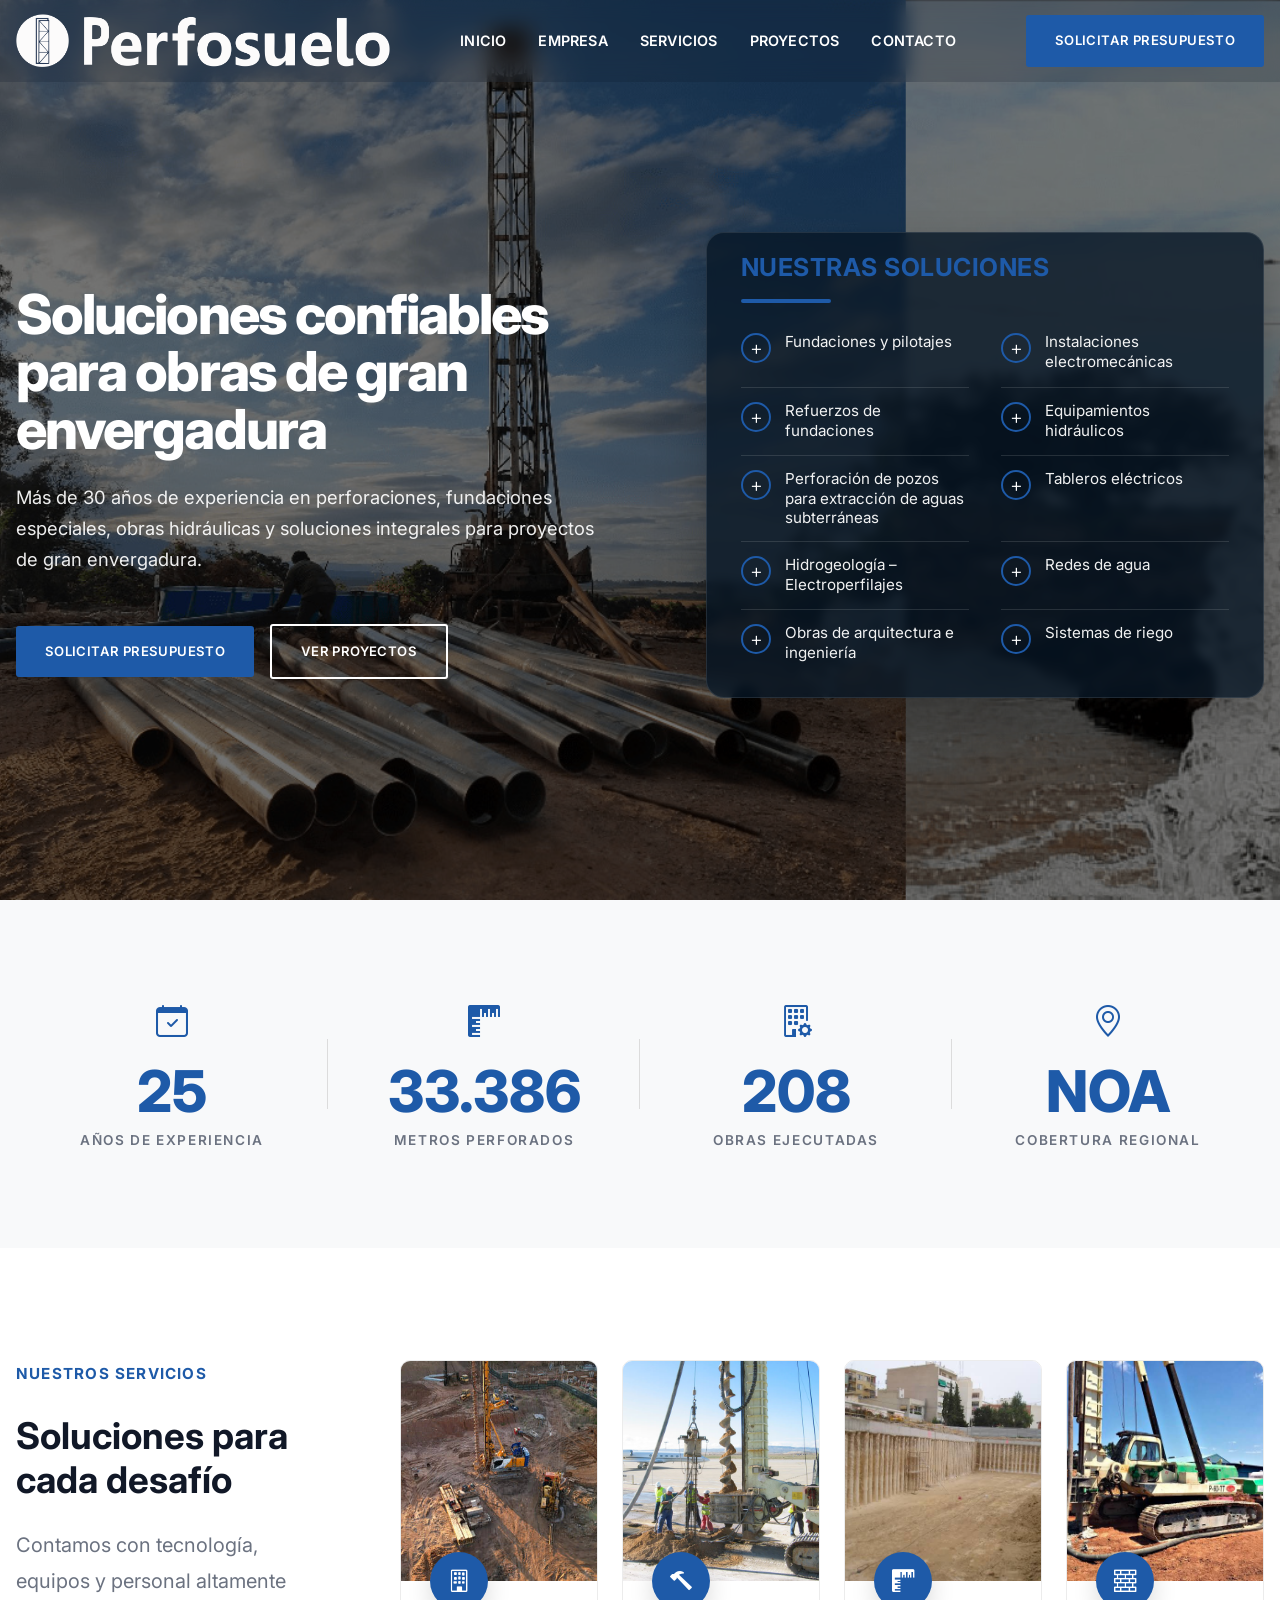
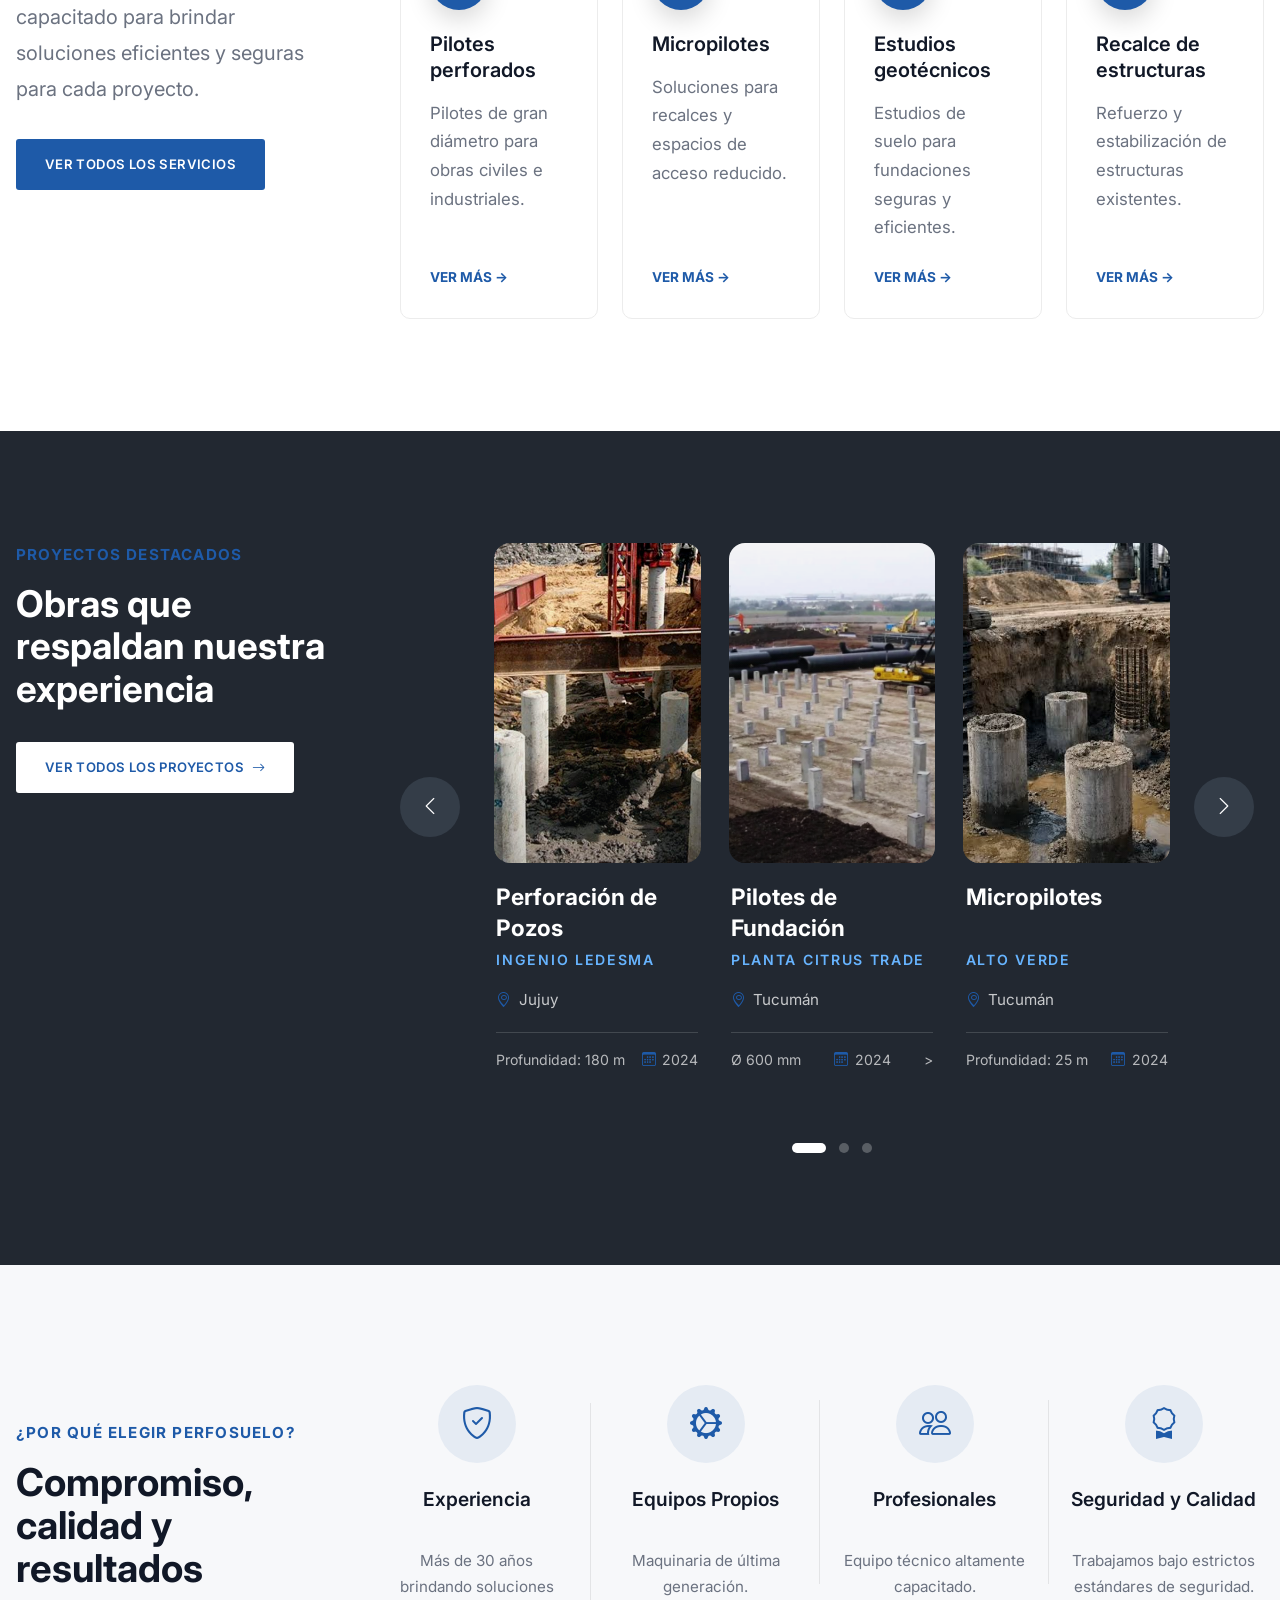
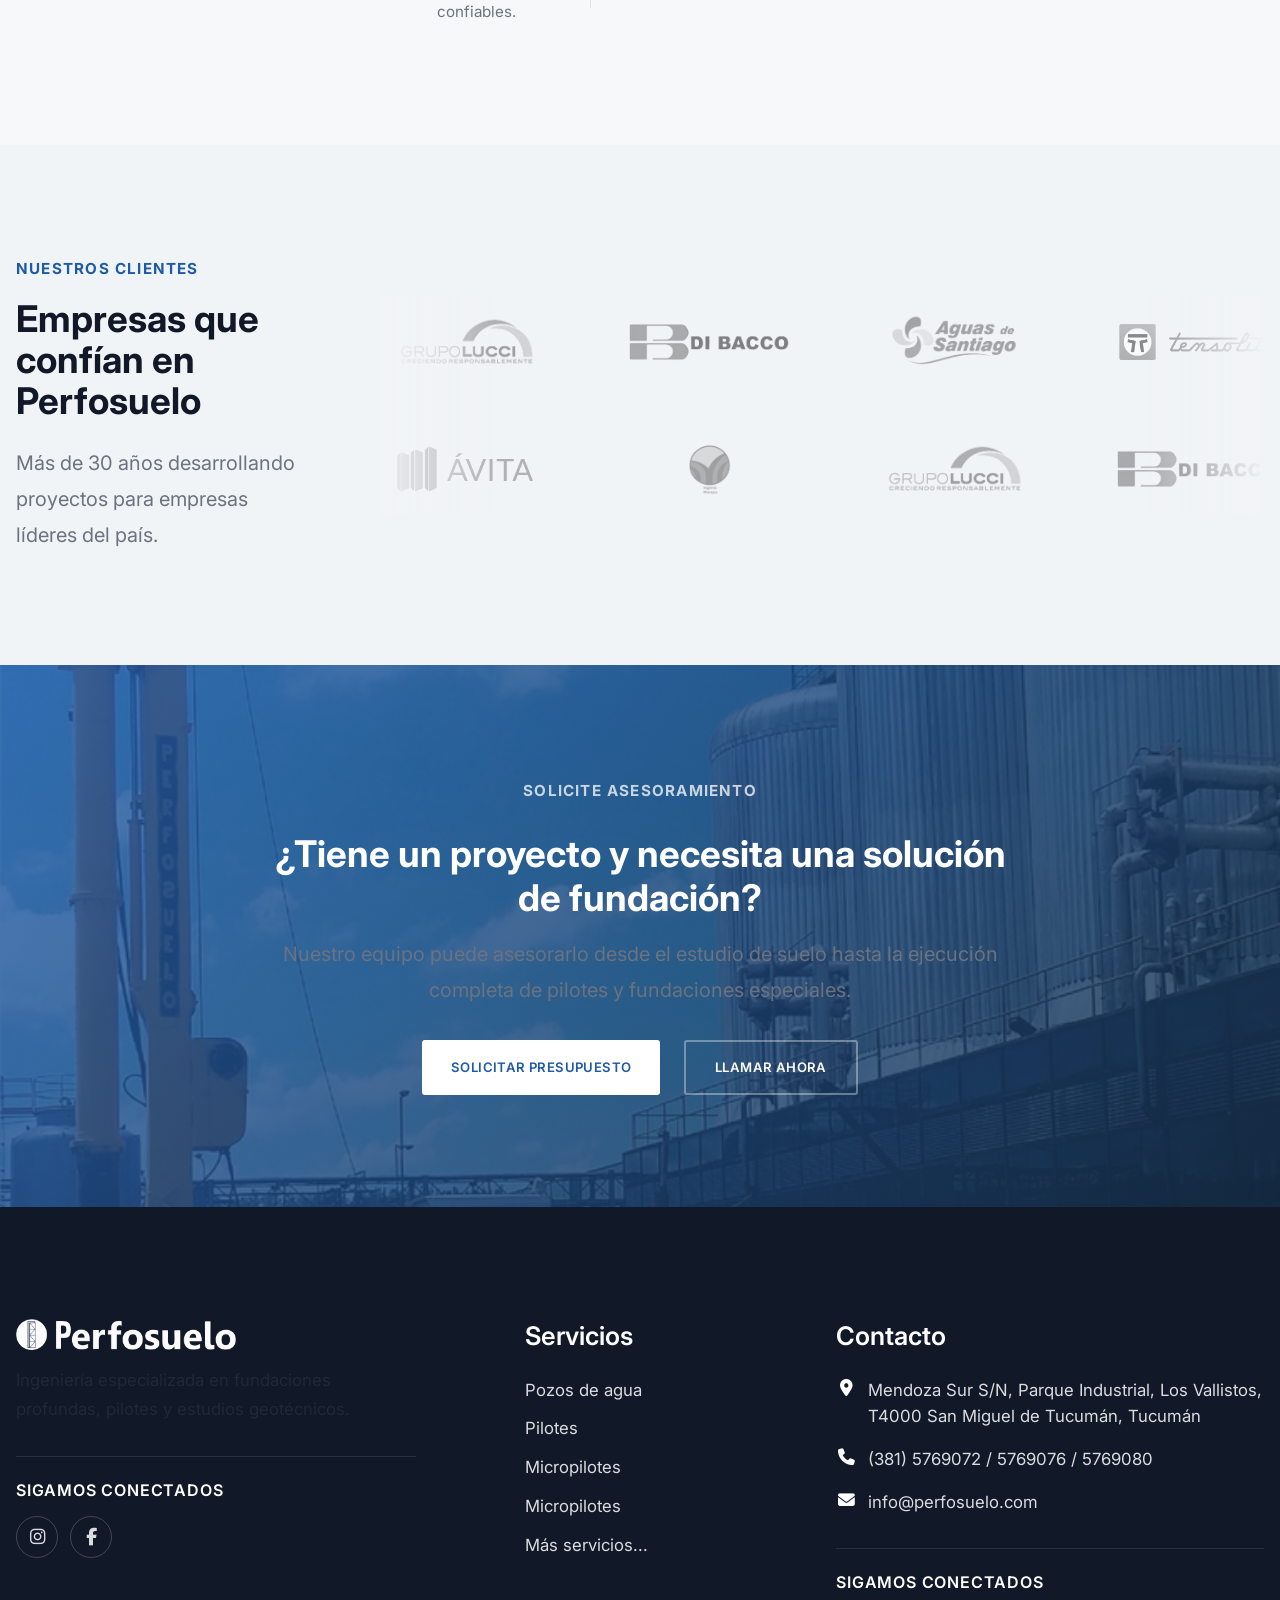
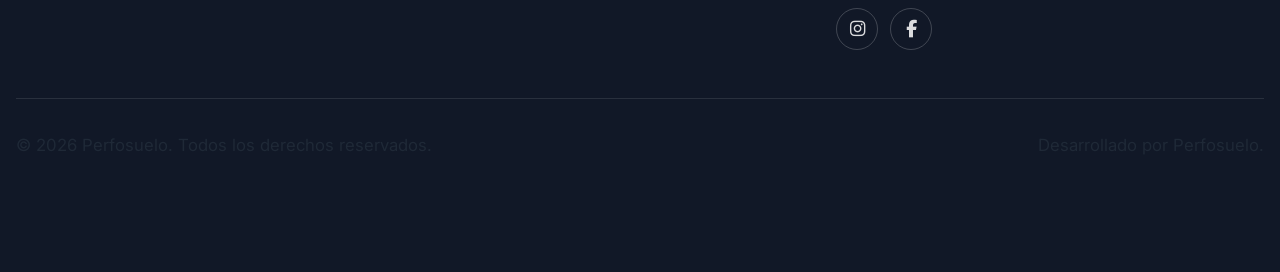
==== index.html @ e3221b12 "Add files via upload" ====
<!DOCTYPE html>
<html lang="es">

<head>

    <!-- =========================
         CONFIGURACIÓN BÁSICA
    ========================== -->

    <meta charset="UTF-8">
    <meta name="viewport" content="width=device-width, initial-scale=1.0">

    <title>Perfosuelo Ingeniería | Fundaciones Especiales y Perforaciones</title>

    <meta name="description"
        content="Perfosuelo Ingeniería S.R.L. - Especialistas en fundaciones especiales, perforaciones profundas y soluciones geotécnicas.">

    <meta name="author" content="Perfosuelo Ingeniería">

    <meta name="robots" content="index, follow">

    <!-- =========================
         OPEN GRAPH
    ========================== -->

    <meta property="og:type" content="website">

    <meta property="og:title"
        content="Perfosuelo Ingeniería">

    <meta property="og:description"
        content="Especialistas en fundaciones especiales y perforaciones profundas.">

    <meta property="og:image"
        content="src/assets/img/seo/og-image.webp">

    <meta property="og:url"
        content="https://www.perfosuelo.com">

    <!-- =========================
         FAVICON
    ========================== -->

    <!-- Se agregará más adelante -->

    <!-- =========================
         GOOGLE FONTS
    ========================== -->

    <link rel="preconnect" href="https://fonts.googleapis.com">

    <link rel="preconnect" href="https://fonts.gstatic.com" crossorigin>

    <link href="https://fonts.googleapis.com/css2?family=Inter:wght@300;400;500;600;700;800&display=swap"
        rel="stylesheet">

    <!-- =========================
         BOOTSTRAP ICONS
    ========================== -->

    <link rel="stylesheet"
        href="https://cdn.jsdelivr.net/npm/bootstrap-icons@1.13.1/font/bootstrap-icons.min.css">

    <!-- =========================
         CSS
    ========================== -->

    <link rel="stylesheet" href="src/assets/css/normalize.css">
    <link rel="stylesheet" href="src/assets/css/variables.css">
    <link rel="stylesheet" href="src/assets/css/base.css">
    <link rel="stylesheet" href="src/assets/css/layout.css">
    <link rel="stylesheet" href="src/assets/css/utilities.css">
    <link rel="stylesheet" href="src/assets/css/typography.css">
    <link rel="stylesheet" href="src/assets/css/animations.css">
    <link rel="stylesheet" href="src/assets/css/responsive.css">
    <link
    rel="stylesheet"
    href="https://cdnjs.cloudflare.com/ajax/libs/font-awesome/6.5.2/css/all.min.css"
>

    <link rel="stylesheet" href="src/assets/css/components/header.css">
    <link rel="stylesheet" href="src/assets/css/components/service-card.css">
    <link rel="stylesheet" href="src/assets/css/components/buttons.css">
    <link rel="stylesheet" href="src/assets/css/components/badge.css">
    <link rel="stylesheet" href="src/assets/css/components/section.css">
    <link rel="stylesheet" href="src/assets/css/sections/hero.css">
    <link rel="stylesheet" href="src/assets/css/sections/cta.css">
    <link rel="stylesheet" href="src/assets/css/sections/stats.css">
    <link rel="stylesheet" href="src/assets/css/components/client-logo.css">
    <link rel="stylesheet" href="src/assets/css/sections/clients.css">
    <link rel="stylesheet" href="src/assets/css/components/card.css">
    <link rel="stylesheet" href="src/assets/css/components/project-card.css">
    <link rel="stylesheet" href="src/assets/css/components/project-slider.css">
    <link rel="stylesheet" href="src/assets/css/components/feature.css">
    <link rel="stylesheet" href="src/assets/css/sections/features.css">
    <link rel="stylesheet" href="src/assets/css/sections/projects.css">
    <link rel="stylesheet" href="src/assets/css/components/section-heading.css">
    <link rel="stylesheet" href="src/assets/css/sections/services.css">
    <link rel="stylesheet" href="src/assets/css/components/forms.css">
    <link rel="stylesheet" href="src/assets/css/components/footer.css">
<link rel="stylesheet" href="src/assets/css/sections/footer.css">

    <link rel="stylesheet" href="src/assets/css/pages/home.css">

</head>

<body>

    <!-- =====================================================
         EL CONTENIDO DEL SITIO COMENZARÁ AQUÍ
    ====================================================== -->
<header class="header">

    <div class="container">

        <div class="header__inner">

            <!-- Logo -->

            <a href="/" class="header__logo">

                <img
                    src="src/assets/img/logo/logo-perfosuelo.png"
                    alt="Perfosuelo Ingeniería">

            </a>

            <!-- Navegación -->

            <nav class="header__nav">

                <ul class="header__menu">

                    <li><a href="#inicio">Inicio</a></li>

                    <li><a href="src/pages/empresa/index.html">Empresa</a></li>

                    <li><a href="#servicios">Servicios</a></li>

                    <li><a href="#proyectos">Proyectos</a></li>

                    <li><a href="#contacto">Contacto</a></li>

                </ul>

            </nav>

            <!-- Botón principal -->

             <a href="#contacto" class="btn btn--primary">Solicitar presupuesto</a>

            <!-- Botón móvil -->

            <button
                class="header__toggle"
                aria-label="Abrir menú">

                <i class="bi bi-list"></i>

            </button>

        </div>

    </div>

</header>

<main>

    <section class="hero" id="inicio">

    <div class="hero__overlay"></div>

    <div class="container">

        <div class="hero__content">

            <!-- ==========================================
                 COLUMNA IZQUIERDA
            =========================================== -->

            <div class="hero__main">

                <div class="hero__text">
                    <h1>
                        Soluciones confiables para obras de gran envergadura
                    </h1>

                    <p class="lead">
                        Más de 30 años de experiencia en perforaciones,
                        fundaciones especiales, obras hidráulicas y soluciones
                        integrales para proyectos de gran envergadura.
                    </p>

                </div>

                <div class="hero__actions">

                    <a href="#contacto" class="btn btn--primary">
                        Solicitar presupuesto
                    </a>

                    <a href="#proyectos" class="btn btn--secondary">
                        Ver proyectos
                    </a>

                </div>

            </div>


            <!-- ==========================================
                 COLUMNA DERECHA - SOLUCIONES
            =========================================== -->

            <div class="hero__solutions">

                <div class="hero__solutions-header">

                    <h2>
                        Nuestras soluciones
                    </h2>

                    <span class="hero__solutions-line"></span>

                </div>


                <div class="hero__solutions-grid">

                    <div class="hero__solution">
                        <span class="hero__solution-icon">+</span>
                        <span>Fundaciones y pilotajes</span>
                    </div>

                    <div class="hero__solution">
                        <span class="hero__solution-icon">+</span>
                        <span>Instalaciones electromecánicas</span>
                    </div>

                    <div class="hero__solution">
                        <span class="hero__solution-icon">+</span>
                        <span>Refuerzos de fundaciones</span>
                    </div>

                    <div class="hero__solution">
                        <span class="hero__solution-icon">+</span>
                        <span>Equipamientos hidráulicos</span>
                    </div>

                    <div class="hero__solution">
                        <span class="hero__solution-icon">+</span>
                        <span>Perforación de pozos para extracción de aguas subterráneas</span>
                    </div>

                    <div class="hero__solution">
                        <span class="hero__solution-icon">+</span>
                        <span>Tableros eléctricos</span>
                    </div>

                    <div class="hero__solution">
                        <span class="hero__solution-icon">+</span>
                        <span>Hidrogeología – Electroperfilajes</span>
                    </div>

                    <div class="hero__solution">
                        <span class="hero__solution-icon">+</span>
                        <span>Redes de agua</span>
                    </div>

                    <div class="hero__solution">
                        <span class="hero__solution-icon">+</span>
                        <span>Obras de arquitectura e ingeniería</span>
                    </div>

                    <div class="hero__solution">
                        <span class="hero__solution-icon">+</span>
                        <span>Sistemas de riego</span>
                    </div>

                </div>

            </div>

        </div>

    </div>

</section>

<!-- ===================================================== -->
<!-- ESTADÍSTICAS -->
<!-- ===================================================== -->

<section class="section stats" id="estadisticas">

    <div class="container">

        <div class="stats__grid">

            <article class="stats__item">

    <i class="bi bi-calendar-check stats__icon"></i>

    <h2 class="counter" data-target="30">0</h2>

    <p>Años de experiencia</p>

</article>

            <article class="stats__item">

    <i class="bi bi-rulers stats__icon"></i>

    <h2 class="counter" data-target="40000">0</h2>

    <p>Metros perforados</p>

</article>

            <article class="stats__item">

    <i class="bi bi-building-gear stats__icon"></i>

    <h2 class="counter" data-target="250">0</h2>

    <p>Obras ejecutadas</p>

</article>

            <article class="stats__item">

    <i class="bi bi-geo-alt stats__icon"></i>

    <h2>NOA</h2>

    <p>Cobertura regional</p>

</article>

        </div>

    </div>

</section>
<!-- ===================================================== -->
<!-- SERVICIOS -->
<!-- ===================================================== -->

<section class="section services" id="servicios">

    <div class="container">

        <div class="services__layout">

            <!-- Columna izquierda -->

            <div class="services__intro">

                <span class="eyebrow">
                    Nuestros servicios
                </span>

                <h2>
                    Soluciones para cada desafío
                </h2>

                <p class="lead">
                    Contamos con tecnología, equipos y personal altamente capacitado para brindar soluciones eficientes y seguras para cada proyecto.
                </p>

                <a href="#" class="btn btn--primary">
                    Ver todos los servicios
                </a>

            </div>

            <!-- Columna derecha -->

            <div class="services__grid">

                <article class="service-card">

                    <img src="src/assets/img/services/servicio-01.jpg" alt="Pilotes">

                    <div class="service-card__body">

                        <div class="service-card__icon">
                            <i class="bi bi-building"></i>
                        </div>

                        <h3>Pilotes perforados</h3>

                        <p>
                            Pilotes de gran diámetro para obras civiles e industriales.
                        </p>

                        <a href="#">Ver más →</a>

                    </div>

                </article>

                <article class="service-card">

                    <img src="src/assets/img/services/servicio-02.jpg" alt="Micropilotes">

                    <div class="service-card__body">

                        <div class="service-card__icon">
                            <i class="bi bi-hammer"></i>
                        </div>

                        <h3>Micropilotes</h3>

                        <p>
                            Soluciones para recalces y espacios de acceso reducido.
                        </p>

                        <a href="#">Ver más →</a>

                    </div>

                </article>

                <article class="service-card">

                    <img src="src/assets/img/services/servicio-03.jpg" alt="Geotecnia">

                    <div class="service-card__body">

                        <div class="service-card__icon">
                            <i class="bi bi-rulers"></i>
                        </div>

                        <h3>Estudios geotécnicos</h3>

                        <p>
                            Estudios de suelo para fundaciones seguras y eficientes.
                        </p>

                        <a href="#">Ver más →</a>

                    </div>

                </article>

                <article class="service-card">

                    <img src="src/assets/img/services/servicio-04.jpg" alt="Recalce">

                    <div class="service-card__body">

                        <div class="service-card__icon">
                            <i class="bi bi-bricks"></i>
                        </div>

                        <h3>Recalce de estructuras</h3>

                        <p>
                            Refuerzo y estabilización de estructuras existentes.
                        </p>

                        <a href="#">Ver más →</a>

                    </div>

                </article>

            </div>

        </div>

    </div>

</section>

<!-- ===================================================== -->
<!-- PROYECTOS -->
<!-- ===================================================== -->

<section class="section projects" id="proyectos">

    <div class="container">

        <div class="projects__layout">

            <!-- ==========================================
                 COLUMNA IZQUIERDA
            =========================================== -->

            <div class="projects__intro">

                <span class="eyebrow">
                    Proyectos destacados
                </span>

                <h2>
                    Obras que respaldan nuestra experiencia
                </h2>

                <a href="#" class="btn btn--light">

    Ver todos los proyectos

    <i class="bi bi-arrow-right"></i>

</a>

            </div>

            <!-- ==========================================
                 COLUMNA DERECHA
            =========================================== -->

            <div class="projects__slider">

                <div class="projects__slider-row">

                    <!-- Flecha izquierda -->

                    <button class="projects__arrow projects__arrow--prev">

                        <i class="bi bi-chevron-left"></i>

                    </button>

                    <!-- Carrusel -->

                    <div class="projects__viewport">

                        <div class="projects__track">

                            <!-- Proyecto 1 -->

                            <article class="project-slide">

                                <div class="project-slide__image">

    <img
        src="src/assets/img/projects/proyecto-01.jpg"
        alt="Ingenio Ledesma">

</div>

                                <div class="project-slide__content">

                                    <h3>Perforación de Pozos</h3>

                                    <h4>Ingenio Ledesma</h4>

                                    <p class="project-slide__location">

    <i class="bi bi-geo-alt"></i>

    Jujuy

</p>

                                    <div class="project-slide__meta">

                                        <span>Profundidad: 180 m</span>

                                        <span>

    <i class="bi bi-calendar3"></i>

    2024

</span>

                                    </div>

                                </div>

                            </article>

                            <!-- Proyecto 2 -->

                            <article class="project-slide">

                                <div class="project-slide__image">

    <img
        src="src/assets/img/projects/proyecto-02.jpg"
        alt="Planta Citrus Trade">

</div>

                                <div class="project-slide__content">

                                    <h3>Pilotes de Fundación</h3>

                                    <h4>Planta Citrus Trade</h4>

                                    <p class="project-slide__location">

    <i class="bi bi-geo-alt"></i>

    Tucumán

</p>

                                    <div class="project-slide__meta">

                                        <span>Ø 600 mm</span>

                                        <span>

    <i class="bi bi-calendar3"></i>

    2024

</span>>

                                    </div>

                                </div>

                            </article>

                            <!-- Proyecto 3 -->

                            <article class="project-slide">

                                <div class="project-slide__image">

    <img
        src="src/assets/img/projects/proyecto-03.jpg"
        alt="Micropilotes">

</div>

                                <div class="project-slide__content">

                                    <h3>Micropilotes</h3>

                                    <h4>Alto Verde</h4>

                                    <p class="project-slide__location">

    <i class="bi bi-geo-alt"></i>

    Tucumán

</p>

                                    <div class="project-slide__meta">

                                        <span>Profundidad: 25 m</span>

                                        <span>

    <i class="bi bi-calendar3"></i>

    2024

</span>

                                    </div>

                                </div>

                            </article>

                            <!-- Proyecto 4 -->

                            <article class="project-slide">

                                <div class="project-slide__image">

    <img
        src="src/assets/img/projects/proyecto-04.jpg"
        alt="Proyecto Minero">

</div>

                                <div class="project-slide__content">

                                    <h3>Estudio Hidrogeológico</h3>

                                    <h4>Proyecto Minero</h4>

                                    <p class="project-slide__location">

    <i class="bi bi-geo-alt"></i>

    Salta

</p>

                                    <div class="project-slide__meta">

                                        <span>250 m</span>

                                        <span>

    <i class="bi bi-calendar3"></i>

    2024

</span>

                                    </div>

                                </div>

                            </article>

                            <!-- Proyecto 5 -->

                            <article class="project-slide">

                                <div class="project-slide__image">

    <img
        src="src/assets/img/projects/proyecto-05.jpg"
        alt="Edificio Corporativo">

</div>

                                <div class="project-slide__content">

                                    <h3>Recalce de Estructuras</h3>

                                    <h4>Edificio Corporativo</h4>

                                    <p class="project-slide__location">

    <i class="bi bi-geo-alt"></i>

    Santiago del Estero

</p>

                                    <div class="project-slide__meta">

                                        <span>32 pilotes</span>

                                        <span>

    <i class="bi bi-calendar3"></i>

    2024

</span>

                                    </div>

                                </div>

                            </article>

                        </div>

                    </div>

                    <!-- Flecha derecha -->

                    <button class="projects__arrow projects__arrow--next">

                        <i class="bi bi-chevron-right"></i>

                    </button>

                </div>

                <!-- Indicadores -->

                <div class="projects__pagination">

                    <span class="active"></span>
                    <span></span>
                    <span></span>

                </div>

            </div>

        </div>

    </div>

</section>
<!-- ===================================================== -->
<!-- ¿POR QUÉ ELEGIR PERFOSUELO? -->
<!-- ===================================================== -->

<section class="section features" id="empresa">

    <div class="container">

        <div class="features__layout">

            <!-- =======================================
                 COLUMNA IZQUIERDA
            ======================================== -->

            <div class="features__intro">

                <span class="eyebrow">
                    ¿Por qué elegir Perfosuelo?
                </span>

                <h2>

                    Compromiso, calidad y resultados

                </h2>

            </div>

            <!-- =======================================
                 COLUMNA DERECHA
            ======================================== -->

            <div class="features__grid">

                <article class="feature">

                    <div class="feature__icon">

                        <i class="bi bi-shield-check"></i>

                    </div>

                    <h3 class="feature__title">

                        Experiencia

                    </h3>

                    <p class="feature__text">

                        Más de 30 años brindando soluciones confiables.

                    </p>

                </article>

                <article class="feature">

                    <div class="feature__icon">

                        <i class="bi bi-gear-wide-connected"></i>

                    </div>

                    <h3 class="feature__title">

                        Equipos Propios

                    </h3>

                    <p class="feature__text">

                        Maquinaria de última generación.

                    </p>

                </article>

                <article class="feature">

                    <div class="feature__icon">

                        <i class="bi bi-people"></i>

                    </div>

                    <h3 class="feature__title">

                        Profesionales

                    </h3>

                    <p class="feature__text">

                        Equipo técnico altamente capacitado.

                    </p>

                </article>

                <article class="feature">

                    <div class="feature__icon">

                        <i class="bi bi-award"></i>

                    </div>

                    <h3 class="feature__title">

                        Seguridad y Calidad

                    </h3>

                    <p class="feature__text">

                        Trabajamos bajo estrictos estándares de seguridad.

                    </p>

                </article>

            </div>

        </div>

    </div>

</section>

<!-- ===================================================== -->
<!-- CLIENTES -->
<!-- ===================================================== -->

<section class="section clients" id="clientes">

    <div class="container">

        <div class="clients__layout">

            <!-- ==========================
                 COLUMNA IZQUIERDA
            =========================== -->

            <div class="clients__intro">

                <span class="eyebrow">

                    Nuestros clientes

                </span>

                <h2>

                    Empresas que confían en Perfosuelo

                </h2>

                <p class="lead">

                    Más de 30 años desarrollando proyectos para empresas líderes del país.

                </p>

            </div>

            <!-- ==========================
                 COLUMNA DERECHA
            =========================== -->

            <div class="clients__slider">

                <!-- FILA SUPERIOR -->

                <div class="clients__track clients__track--top">

                    <div class="client-logo">
                        <img src="src/assets/img/clients/grupo-lucci.png" alt="Grupo Lucci">
                    </div>

                    <div class="client-logo">
                        <img src="src/assets/img/clients/di-bacco.png" alt="Di Bacco">
                    </div>

                    <div class="client-logo">
                        <img src="src/assets/img/clients/aguas-de-santiago.png" alt="Aguas de Santiago">
                    </div>

                    <div class="client-logo">
                        <img src="src/assets/img/clients/tensolite.png" alt="Tensolite">
                    </div>

                    <div class="client-logo">
                        <img src="src/assets/img/clients/san-miguel.png" alt="San Miguel">
                    </div>

                    <div class="client-logo">
                        <img src="src/assets/img/clients/panedile.png" alt="Panedile">
                    </div>

                    <!-- duplicados -->

                    <div class="client-logo">
                        <img src="src/assets/img/clients/benito-roggio.png" alt="Benito Roggio">
                    </div>

                    <div class="client-logo">
                        <img src="src/assets/img/clients/isolux-corsan.png" alt="Isolux Corsan">
                    </div>

                    <div class="client-logo">
                        <img src="src/assets/img/clients/ingecon.png" alt="Ingecon">
                    </div>

                    <div class="client-logo">
                        <img src="src/assets/img/clients/camaro-construcciones.jpg" alt="Camaro Construcciones">
                    </div>

                    <div class="client-logo">
                        <img src="src/assets/img/clients/del-tejar.png" alt="del tejar">
                    </div>

                    <div class="client-logo">
                        <img src="src/assets/img/clients/dakar.png" alt="Dakar">
                    </div>

                </div>

                <!-- FILA INFERIOR -->

                <div class="clients__track clients__track--bottom">

                    <div class="client-logo">
                        <img src="src/assets/img/clients/avita.png" alt="avita">
                    </div>

                    <div class="client-logo">
                        <img src="src/assets/img/clients/ingenio-marapa.png" alt="ingenio-marapa">
                    </div>

                    <div class="client-logo">
                        <img src="src/assets/img/clients/grupo-lucci.png" alt="Grupo Lucci">
                    </div>

                    <div class="client-logo">
                        <img src="src/assets/img/clients/di-bacco.png" alt="Di Bacco">
                    </div>

                    <div class="client-logo">
                        <img src="src/assets/img/clients/tensolite.png" alt="Tensolite">
                    </div>

                    <div class="client-logo">
                        <img src="src/assets/img/clients/grupo-albanesi.png" alt="Grupo Albanesi">
                    </div>

                    <!-- duplicados -->

                    <div class="client-logo">
                        <img src="src/assets/img/clients/helpa.PNG" alt="Helpa">
                    </div>

                    <div class="client-logo">
                        <img src="src/assets/img/clients/municipalidad-de-concepcion.png" alt="Municipalidad de Concepción">
                    </div>

                    <div class="client-logo">
                        <img src="src/assets/img/clients/citromax.png" alt="Citromax">
                    </div>

                    <div class="client-logo">
                        <img src="src/assets/img/clients/ingeco.png" alt="ingeco">
                    </div>

                    <div class="client-logo">
                        <img src="src/assets/img/clients/grupo-albanesi.png" alt="Grupo Albanesi">
                    </div>

                    <div class="client-logo">
                        <img src="src/assets/img/clients/andjel.png" alt="Andjel">
                    </div>

                </div>

            </div>

        </div>

    </div>

</section>

<!-- ===================================================== -->
<!-- CTA -->
<!-- ===================================================== -->

<section class="section cta">

    <div class="container">

        <div class="section-heading">

            <span class="eyebrow">

                Solicite asesoramiento

            </span>

            <h2>

                ¿Tiene un proyecto y necesita una solución de fundación?

            </h2>

            <p class="lead">

                Nuestro equipo puede asesorarlo desde el estudio de suelo
                hasta la ejecución completa de pilotes y fundaciones especiales.

            </p>

        </div>

        <div class="cta__buttons">

            <a href="#contacto"
               class="btn btn--light">

                Solicitar presupuesto

            </a>

            <a href="tel:+540000000000"
               class="btn btn--outline-light">

                Llamar ahora

            </a>

        </div>

    </div>

</section>

<!-- ===================================================== -->
<!-- FOOTER -->
<!-- ===================================================== -->

<footer class="section footer">


<div class="container">

    <div class="footer__top">

        <!-- ======================================================
             COLUMNA 1 — MARCA
        ======================================================= -->

        <div class="footer__column footer__brand">

            <img
                src="src/assets/img/logo/logo-white.png"
                alt="Perfosuelo"
                class="footer__logo"
            >

            <p>
                Ingeniería especializada en fundaciones profundas,
                pilotes y estudios geotécnicos.
            </p>
<div class="footer__social">

                <h4>Sigamos conectados</h4>

                <div class="footer__social-links">

                    <a
                        href="#"
                        aria-label="Instagram"
                        target="_blank"
                        rel="noopener noreferrer"
                    >
                        <i class="fab fa-instagram"></i>
                    </a>

                    <a
                        href="#"
                        aria-label="Facebook"
                        target="_blank"
                        rel="noopener noreferrer"
                    >
                        <i class="fab fa-facebook-f"></i>
                    </a>

                </div>

            </div>


        </div>


        <!-- ======================================================
             COLUMNA 2 — SERVICIOS
        ======================================================= -->

        <div class="footer__column">

            <h3>Servicios</h3>

            <ul>

                <li>
                    <a href="#">Pozos de agua</a>
                </li>

                <li>
                    <a href="#">Pilotes</a>
                </li>

                <li>
                    <a href="#">Micropilotes</a>
                </li>
<li>
                    <a href="#">Micropilotes</a>
                </li>
                <li>
                    <a href="servicios.html">
                        Más servicios...
                    </a>
                </li>

            </ul>

        </div>


        <!-- ======================================================
             COLUMNA 3 — CONTACTO + REDES
        ======================================================= -->

        <div class="footer__column footer__contact">

            <h3>Contacto</h3>

            <ul>

                <li>

                    <span class="footer__contact-icon">
                        <i class="fas fa-map-marker-alt"></i>
                    </span>

                    <span>
                        Mendoza Sur S/N, Parque Industrial,
                        Los Vallistos, T4000 San Miguel de Tucumán,
                        Tucumán
                    </span>

                </li>

                <li>

                    <span class="footer__contact-icon">
                        <i class="fas fa-phone"></i>
                    </span>

                    <span>
                        <a href="tel:+543815769072">(381) 5769072</a>
                        /
                        <a href="tel:+543815769076">5769076</a>
                        /
                        <a href="tel:+543815769080">5769080</a>
                    </span>

                </li>

                <li>

                    <span class="footer__contact-icon">
                        <i class="fas fa-envelope"></i>
                    </span>

                    <a href="mailto:info@perfosuelo.com">
                        info@perfosuelo.com
                    </a>

                </li>

            </ul>


            <!-- ==================================================
                 REDES SOCIALES
            =================================================== -->

            <div class="footer__social">

                <h4>Sigamos conectados</h4>

                <div class="footer__social-links">

                    <a
                        href="#"
                        aria-label="Instagram"
                        target="_blank"
                        rel="noopener noreferrer"
                    >
                        <i class="fab fa-instagram"></i>
                    </a>

                    <a
                        href="#"
                        aria-label="Facebook"
                        target="_blank"
                        rel="noopener noreferrer"
                    >
                        <i class="fab fa-facebook-f"></i>
                    </a>

                </div>

            </div>

        </div>

    </div>


    <!-- ==========================================================
         FOOTER BOTTOM
    =========================================================== -->

    <div class="footer__bottom">

        <p>
            © 2026 Perfosuelo. Todos los derechos reservados.
        </p>

        <p>
            Desarrollado por Perfosuelo.
        </p>

    </div>

</div>


</footer>


</main>


    <!-- =====================================================
         JAVASCRIPT
    ====================================================== -->

    <script src="src/assets/js/main.js"></script>
    <script src="src/assets/js/header.js"></script>
    <script src="src/assets/js/projects.js"></script>

</body>

</html>
---- src/assets/css/variables.css ----
/* ==========================================================
   PERFOSUELO
   VARIABLES GLOBALES
========================================================== */

:root {

    /* ======================================================
       COLORES
    ====================================================== */

    --color-primary: #1E5AA8;
    --color-primary-hover: #184C8F;

    --color-secondary: #143A69;

    --color-white: #FFFFFF;
    --color-black: #111827;

    --color-text: #1F2937;
    --color-text-light: #6B7280;

    --color-background: #FFFFFF;
    --color-surface: #F8FAFC;

    --color-border: #E5E7EB;

    --color-success: #22C55E;
    --color-warning: #F59E0B;
    --color-danger: #DC2626;


    /* ======================================================
       TIPOGRAFÍA
    ====================================================== */

    --font-primary: "Inter", sans-serif;

    --font-light: 300;
    --font-regular: 400;
    --font-medium: 500;
    --font-semibold: 600;
    --font-bold: 700;
    --font-extra-bold: 800;


    /* ======================================================
       TAMAÑOS FLUIDOS
    ====================================================== */

    --fs-xs: clamp(.75rem, .72rem + .15vw, .80rem);

    --fs-sm: clamp(.875rem, .84rem + .20vw, .95rem);

    --fs-base: clamp(1rem, .96rem + .25vw, 1.05rem);

    --fs-lg: clamp(1.125rem, 1.05rem + .35vw, 1.25rem);

    --fs-xl: clamp(1.35rem, 1.20rem + .70vw, 1.60rem);

    --fs-2xl: clamp(1.80rem, 1.50rem + 1vw, 2.30rem);

    --fs-3xl: clamp(2.30rem, 2rem + 1.5vw, 3rem);

    --fs-hero: clamp(3rem, 2.2rem + 2vw, 4.5rem);


    /* ======================================================
       ESPACIADOS
    ====================================================== */

    --space-2xs: .25rem;
    --space-xs: .50rem;
    --space-sm: .75rem;
    --space-md: 1rem;
    --space-lg: 1.5rem;
    --space-xl: 2rem;
    --space-2xl: 3rem;
    --space-3xl: 5rem;
    --space-4xl: 7rem;
    --section-padding: 7rem;

    


    /* ======================================================
       CONTAINERS
    ====================================================== */

    --container-width: 1280px;

    --content-width: 860px;

    --container-padding: 1.5rem;

    --text-width: 60ch;


    /* ======================================================
       RADIOS
    ====================================================== */

    --radius-sm: 4px;
    --radius-md: 8px;
    --radius-lg: 16px;
    --radius-xl: 24px;
    --radius-full: 999px;
    




    /* ======================================================
       TRANSICIONES
    ====================================================== */

    --transition-fast: .20s ease;

    --transition-default: .30s ease;

    --transition-slow: .50s ease;


    /* ======================================================
       HEADER
    ====================================================== */

    --header-height: 90px;

    --header-height-scroll: 72px;


    /* ======================================================
       Z-INDEX
    ====================================================== */

    --z-base: 1;

    --z-header: 100;

    --z-dropdown: 200;

    --z-overlay: 300;

    --z-modal: 400;

    --z-tooltip: 500;


    /* ======================================================
       BREAKPOINTS
       (Solo documentación)
    ====================================================== */

    /*
        576px
        768px
        992px
        1200px
        1400px
    */

/* ==========================================
   SHADOWS
========================================== */

--shadow-sm: 0 4px 10px rgba(0, 0, 0, .06);
--shadow-md: 0 10px 25px rgba(0, 0, 0, .08);
--shadow-lg: 0 20px 50px rgba(0, 0, 0, .12);

}
---- src/assets/css/base.css ----
/* ==========================================================
   BASE.CSS
   CONFIGURACIÓN GLOBAL
========================================================== */

/* Box Model */

*,
*::before,
*::after {
    box-sizing: border-box;
}

/* Scroll suave */

html {
    scroll-behavior: smooth;
}

/* Body */

body {
    margin: 0;
    padding: 0;

    font-family: var(--font-primary);
    font-size: var(--fs-base);
    font-weight: var(--font-regular);
    line-height: 1.6;

    color: var(--color-text);
    background-color: var(--color-background);

    text-rendering: optimizeLegibility;
    -webkit-font-smoothing: antialiased;
}

/* Imágenes */

img {
    display: block;
    max-width: 100%;
    height: auto;
}

/* Videos */

video {
    display: block;
    max-width: 100%;
}

/* Iframes */

iframe {
    border: 0;
}

/* Botones */

button {
    border: none;
    background: none;
    font: inherit;
}

/* Inputs */

input,
textarea,
select {
    font: inherit;
}

/* Enlaces */

a {
    color: inherit;
    text-decoration: none;

    transition: var(--transition-default);
}

/* Listas */

ul,
ol {
    margin: 0;
    padding: 0;
    list-style: none;
}

/* Párrafos */

p {
    margin: 0;
}

/* Títulos */

h1,
h2,
h3,
h4,
h5,
h6 {
    margin: 0;
    font-weight: var(--font-bold);
    line-height: 1.2;
}

/* Secciones */

section {
    padding: var(--space-4xl) 0;
}
---- src/assets/css/layout.css ----
/* ==========================================================
   LAYOUT.CSS
   ESTRUCTURA GENERAL
========================================================== */

/* Container principal */

.container {
    width: min(100% - 2rem, var(--container-width));
    margin-inline: auto;
}

/* Container para textos */

.content-container {
    width: min(100% - 2rem, var(--content-width));
    margin-inline: auto;
}

/* Secciones */

.section {
    padding-block: var(--section-padding);
}

/* Grid de dos columnas */

.grid-2 {
    display: grid;
    grid-template-columns: repeat(2, 1fr);
    gap: var(--space-2xl);
}

/* Grid de tres columnas */

.grid-3 {
    display: grid;
    grid-template-columns: repeat(3, 1fr);
    gap: var(--space-xl);
}

/* Grid de cuatro columnas */

.grid-4 {
    display: grid;
    grid-template-columns: repeat(4, 1fr);
    gap: var(--space-xl);
}

/* Flex */

.flex {
    display: flex;
}

.flex-center {
    display: flex;
    justify-content: center;
    align-items: center;
}

.flex-between {
    display: flex;
    justify-content: space-between;
    align-items: center;
}
---- src/assets/css/utilities.css ----
/* ==========================================================
   UTILITIES.CSS
   CLASES UTILITARIAS
========================================================== */

/* ==========================================
   DISPLAY
========================================== */

.hidden {
    display: none !important;
}

.block {
    display: block;
}

.inline-block {
    display: inline-block;
}

.d-flex {
    display: flex;
}

.d-grid {
    display: grid;
}
/* ==========================================
   TEXT ALIGN
========================================== */

.text-center {
    text-align: center;
}

.text-left {
    text-align: left;
}

.text-right {
    text-align: right;
}

/* ==========================================
   WIDTH
========================================== */

.w-100 {
    width: 100%;
}

/* ==========================================
   MARGIN TOP
========================================== */

.mt-xs { margin-top: var(--space-xs); }
.mt-sm { margin-top: var(--space-sm); }
.mt-md { margin-top: var(--space-md); }
.mt-lg { margin-top: var(--space-lg); }
.mt-xl { margin-top: var(--space-xl); }
.mt-2xl { margin-top: var(--space-2xl); }

/* ==========================================
   MARGIN BOTTOM
========================================== */

.mb-xs { margin-bottom: var(--space-xs); }
.mb-sm { margin-bottom: var(--space-sm); }
.mb-md { margin-bottom: var(--space-md); }
.mb-lg { margin-bottom: var(--space-lg); }
.mb-xl { margin-bottom: var(--space-xl); }
.mb-2xl { margin-bottom: var(--space-2xl); }

/* ==========================================
   PADDING
========================================== */

.py-lg {
    padding-block: var(--space-lg);
}

.py-xl {
    padding-block: var(--space-xl);
}

.py-2xl {
    padding-block: var(--space-2xl);
}

/* ==========================================================
   FLEX
========================================================== */

.flex-center {
    display: flex;
    align-items: center;
    justify-content: center;
}

.flex-between {
    display: flex;
    align-items: center;
    justify-content: space-between;
}

.flex-column {
    display: flex;
    flex-direction: column;
}

.flex-wrap {
    flex-wrap: wrap;
}

.align-center {
    align-items: center;
}

.justify-center {
    justify-content: center;
}

.justify-between {
    justify-content: space-between;
}

.gap-sm {
    gap: var(--space-sm);
}

.gap-md {
    gap: var(--space-md);
}

.gap-lg {
    gap: var(--space-lg);
}

.gap-xl {
    gap: var(--space-xl);
}

.rounded {
    border-radius: var(--radius-md);
}

.rounded-lg {
    border-radius: var(--radius-lg);
}

.shadow-sm {
    box-shadow: var(--shadow-sm);
}

.shadow-md {
    box-shadow: var(--shadow-md);
}

.shadow-lg {
    box-shadow: var(--shadow-lg);
}
---- src/assets/css/typography.css ----
/* ==========================================================
   TYPOGRAPHY.CSS
   SISTEMA TIPOGRÁFICO
========================================================== */

/* ==========================================
   TÍTULOS
========================================== */

h1,
.h1 {
    font-size: var(--fs-hero);
    font-weight: var(--font-extra-bold);
    line-height: 1.1;
    color: var(--color-black);
}

h2,
.h2 {
    font-size: var(--fs-2xl);
    font-weight: var(--font-bold);
    line-height: 1.2;
    color: var(--color-black);
}

h3,
.h3 {
    font-size: var(--fs-xl);
    font-weight: var(--font-semibold);
    line-height: 1.3;
    color: var(--color-black);
}

h4,
.h4 {
    font-size: var(--fs-lg);
    font-weight: var(--font-semibold);
}

/* ==========================================
   PÁRRAFOS
========================================== */

p {
    font-size: var(--fs-base);
    color: var(--color-text);
    line-height: 1.7;
}

/* ==========================================
   TEXTO DESTACADO
========================================== */

.lead {
    font-size: var(--fs-lg);
    color: var(--color-text-light);
    line-height: 1.8;
    max-width: var(--text-width);
}

/* ==========================================
   TÍTULOS DE SECCIÓN
========================================== */

.section-title {
    margin-bottom: var(--space-md);
    text-align: center;
}

.section-subtitle {
    max-width: var(--text-width);
    margin-inline: auto;
    margin-bottom: var(--space-2xl);

    color: var(--color-text-light);
    text-align: center;
}

/* ==========================================
   TEXTO SECUNDARIO
========================================== */

.text-muted {
    color: var(--color-text-light);
}

.text-small {
    font-size: var(--fs-sm);
}

/* ==========================================
   ETIQUETA SUPERIOR (EYEBROW)
========================================== */

.eyebrow {
    display: inline-block;

    margin-bottom: var(--space-sm);

    color: var(--color-primary);

    font-size: var(--fs-sm);
    font-weight: var(--font-bold);
    letter-spacing: .08em;
    text-transform: uppercase;
}

/* ==========================================
   ANCHO DE LECTURA
========================================== */

.measure {
    max-width: 65ch;
}
---- src/assets/css/components/header.css ----
/* ==========================================================
   HEADER.CSS
========================================================== */

.header {

    position: fixed;

    top: 0;
    left: 0;

    width: 100%;

    z-index: var(--z-header);

    padding: .9rem 0;

    background: rgba(15,23,42,.18);

    backdrop-filter: blur(10px);

    transition:
        background .35s ease,
        box-shadow .35s ease,
        padding .35s ease;

}

/* ==========================================
   CONTENIDO
========================================== */

.header__inner {

    display: flex;

    align-items: center;

    justify-content: space-between;

    gap: 2rem;

}

/* ==========================================
   LOGO
========================================== */

.header__logo img {

    display: block;

    height: 53px;

    width: auto;

    transition: .35s;

}

/* ==========================================
   NAVEGACIÓN
========================================== */

.header__menu {

    display: flex;

    align-items: center;

    gap: 2rem;

    list-style: none;

}

.header__menu a {

    font-size: .90rem;

    font-weight: 600;

    letter-spacing: .2px;

    text-transform: uppercase;

    color: #fff;

    transition: .3s;

}

.header__menu a:hover {

    color: #dbeafe;

}

/* ==========================================
   BOTÓN HAMBURGUESA
========================================== */

.header__toggle {

    display: none;

    color: var(--color-white);

    font-size: 2rem;

}

/* ==========================================================
   HEADER AL HACER SCROLL
========================================================== */

.header--scrolled {

    background: #112945;

    backdrop-filter: blur(16px);

    box-shadow: 0 8px 30px rgba(0,0,0,.15);

    padding: .65rem 0;

}

/* ==========================================
   LOGO AL HACER SCROLL
========================================== */

.header--scrolled .header__logo img {

    height: 52px;

}

/* ==========================================
   NAVEGACIÓN AL HACER SCROLL
========================================== */

.header--scrolled .header__menu a {

    color: #fff;

}

.header--scrolled .header__menu a:hover {

    color: #dbeafe;

}
---- src/assets/css/components/service-card.css ----
/* ==========================================================
   SERVICE CARD
========================================================== */

.service-card{

    display:flex;

    flex-direction:column;

    height:100%;

    background:#fff;

    border-radius:10px;

    overflow:hidden;

    border:1px solid #ececec;

    transition:.35s;

}

.service-card:hover{

    transform:translateY(-8px);

    box-shadow:0 20px 45px rgba(0,0,0,.12);

}

/* ==========================================
   IMAGEN
========================================== */

.service-card img{

    width:100%;

    height:220px;

    object-fit:cover;

    display:block;

}

/* ==========================================
   CUERPO
========================================== */

.service-card__body{

    display:flex;

    flex-direction:column;

    flex:1;

    padding:1.8rem;

}

/* ==========================================
   ICONO
========================================== */

.service-card__icon{

    width:58px;

    height:58px;

    border-radius:50%;

    display:flex;

    align-items:center;

    justify-content:center;

    background:var(--color-primary);

    color:#fff;

    font-size:1.4rem;

    margin-top:-3.6rem;

    margin-bottom:1.3rem;

    position:relative;

    box-shadow:0 10px 25px rgba(0,0,0,.15);

}

/* ==========================================
   TITULO
========================================== */

.service-card h3{

    margin-bottom:1rem;

    font-size:1.25rem;

}

/* ==========================================
   TEXTO
========================================== */

.service-card p{

    margin-bottom:1.6rem;

    color:var(--color-text-light);

    line-height:1.7;

}

/* ==========================================
   LINK
========================================== */

.service-card a{

    display:inline-flex;

    align-items:center;

    gap:.5rem;

    margin-top:auto;

    color:var(--color-primary);

    font-weight:700;

    text-transform:uppercase;

    font-size:.85rem;

    transition:gap .3s;

}

.service-card a:hover{

    gap:.8rem;

}
---- src/assets/css/components/buttons.css ----
/* ==========================================================
   BUTTONS.CSS
   Sistema de botones
========================================================== */

/* ==========================================
   BOTÓN BASE
========================================== */

.btn {
    display: inline-flex;
    align-items: center;
    justify-content: center;
    gap: .5rem;

    padding:.95rem 1.8rem;

    border: none;
    border-radius:3px;

    cursor: pointer;

    font-family: inherit;
    font-size: var(--fs-base);
    font-weight: var(--font-semibold);
    text-decoration: none;

    transition: all var(--transition-default);

    text-transform:uppercase;

letter-spacing:.4px;

font-size:.82rem;
}

/* ==========================================
   BOTÓN PRIMARIO
========================================== */

.btn--primary {
    background-color: var(--color-primary);
    color: var(--color-white);
}

.btn--primary:hover {
    background-color: var(--color-primary-hover);
    transform: translateY(-2px);
}

/* ==========================================
   BOTÓN SECUNDARIO
========================================== */

.btn--secondary {
    background: transparent;
    border: 2px solid var(--color-white);
    color: var(--color-white);
}

.btn--secondary:hover {
    background: var(--color-white);
    color: var(--color-primary);
}

/* ==========================================
   BOTÓN OUTLINE OSCURO
========================================== */

.btn--outline {
    background: transparent;
    border: 2px solid var(--color-primary);
    color: var(--color-primary);
}

.btn--outline:hover {
    background: var(--color-primary);
    color: var(--color-white);
}

/* ==========================================
   BOTÓN CLARO
========================================== */
.btn--light{

    background: var(--color-white);

    color: var(--color-primary);

}

.btn--light:hover{

    background:#f2f2f2;

}
/* ==========================================
   BOTÓN TRANSPARENTE
========================================== */
.btn--outline-light{

    background:transparent;

    color:var(--color-white);

    border:2px solid rgba(255,255,255,.35);

}

.btn--outline-light:hover{

    background:rgba(255,255,255,.08);

}
---- src/assets/css/components/badge.css ----
/* ==========================================================
   BADGE.CSS
========================================================== */

.badge {

    display: inline-flex;
    align-items: center;
    justify-content: center;

    padding: .4rem .9rem;

    border-radius: 999px;

    background: rgba(10, 92, 168, .08);

    color: var(--color-primary);

    font-size: .8rem;

    font-weight: var(--font-semibold);

    text-transform: uppercase;

    letter-spacing: .05em;

    white-space: nowrap;

}
---- src/assets/css/components/section.css ----
/* ==========================================================
   SECTION.CSS
========================================================== */

.section {

    padding: var(--section-padding) 0;

}
---- src/assets/css/sections/hero.css ----
/* ==========================================================
   HERO
========================================================== */

.hero {
    position: relative;

    display: flex;
    align-items: center;

    min-height: 100vh;

    padding-top: 90px;
    padding-bottom: 60px;

    overflow: hidden;

    background-image: url("../../img/hero/hero-bg.jpg");
    background-size: cover;
    background-position: center;
    background-repeat: no-repeat;
}


/* ==========================================================
   OVERLAY
========================================================== */

.hero__overlay {
    position: absolute;
    inset: 0;

    background: rgba(0, 0, 0, 0.55);

    z-index: 1;
}


/* ==========================================================
   CONTENIDO PRINCIPAL
========================================================== */

.hero__content {
    position: relative;
    z-index: 2;

    width: 100%;

    display: grid;
    grid-template-columns: minmax(0, 1fr) minmax(480px, 0.9fr);

    align-items: center;

    gap: 70px;
}


/* ==========================================================
   COLUMNA IZQUIERDA
========================================================== */

.hero__main {
    max-width: 680px;
    padding-top: 35px;
}

.hero__text {
    display: flex;
    flex-direction: column;

    gap: var(--space-lg);
}


/* ==========================================================
   TITULO
========================================================== */

.hero h1 {
    margin: 0;

    color: var(--color-white);

    font-size: clamp(2.7rem, 4.3vw, 4.3rem);
    line-height: 1.04;
    letter-spacing: -0.035em;
}


/* ==========================================================
   DESCRIPCION
========================================================== */

.hero .lead {
    max-width: 590px;

    margin: 0;

    color: rgba(255, 255, 255, 0.92);

    font-size: 1.15rem;
    line-height: 1.7;
}


/* ==========================================================
   BOTONES
========================================================== */

.hero__actions {
    display: flex;
    align-items: center;

    gap: var(--space-md);

    margin-top: var(--space-2xl);
}


/* ==========================================================
   PANEL DE SOLUCIONES
========================================================== */

.hero__solutions {
    width: 100%;

    padding: 20px 34px;
    

    background: rgba(7, 23, 38, 0.78);

    border: 1px solid rgba(255, 255, 255, 0.10);

    border-radius: 18px;

    backdrop-filter: blur(5px);
    -webkit-backdrop-filter: blur(5px);

    box-shadow:
        0 20px 50px rgba(0, 0, 0, 0.25);
}

/* ==========================================================
   TITULO DEL PANEL
========================================================== */

.hero__solutions-header {
    margin-bottom: 16px;
}

.hero__solutions-header h2 {
    margin: 0;

    color: var(--color-primary);

    font-size: 1.55rem;
    font-weight: 700;

    line-height: 1.2;

    text-transform: uppercase;
    letter-spacing: 0.02em;
}

.hero__solutions-line {
    display: block;

    width: 90px;
    height: 4px;

    margin-top: 16px;

    background: var(--color-primary);

    border-radius: 10px;
}


/* ==========================================================
   GRID DE SOLUCIONES
========================================================== */

.hero__solutions-grid {
    display: grid;

    grid-template-columns: repeat(2, minmax(0, 1fr));

    column-gap: 32px;
}


/* ==========================================================
   SOLUCION INDIVIDUAL
========================================================== */

.hero__solution {
    position: relative;

    display: flex;
    align-items: flex-start;

    gap: 14px;

    min-height: 68px;

    padding: 13px 0;

    color: rgba(255, 255, 255, 0.94);

    font-size: 0.95rem;
    line-height: 1.3;
}


/* ==========================================================
   SEPARADORES
========================================================== */

.hero__solution:nth-child(n + 3) {
    border-top: 1px solid rgba(255, 255, 255, 0.12);
}


/* ==========================================================
   ICONO +
========================================================== */

.hero__solution-icon {
    flex: 0 0 30px;

    display: flex;
    align-items: center;
    justify-content: center;

    width: 30px;
    height: 30px;

    margin-top: 1px;

    border: 2px solid var(--color-primary);
    border-radius: 50%;

    color: var(--color-white);

    font-size: 1.25rem;
    font-weight: 300;

    line-height: 1;

    transition:
        background-color 0.25s ease,
        color 0.25s ease,
        transform 0.25s ease;
}


/* ==========================================================
   HOVER
========================================================== */

.hero__solution:hover .hero__solution-icon {
    background: var(--color-primary);

    color: var(--color-white);

    transform: scale(1.08);
}

.hero__solution:hover {
    color: var(--color-white);
}


/* ==========================================================
   TABLET
========================================================== */

@media (max-width: 1100px) {

    .hero {
        padding-top: 110px;
    }

    .hero__content {
        grid-template-columns: minmax(0, 1fr) minmax(400px, 0.85fr);

        gap: 40px;
    }

    .hero h1 {
        font-size: clamp(2.8rem, 5vw, 4rem);
    }

    .hero__solutions {
        padding: 32px 28px;
    }

    .hero__solutions-grid {
        column-gap: 22px;
    }

    .hero__solution {
        gap: 12px;

        font-size: 0.92rem;
    }

    .hero__solution-icon {
        flex-basis: 28px;

        width: 28px;
        height: 28px;

        font-size: 1.1rem;
    }
}


/* ==========================================================
   TABLET VERTICAL / PANTALLAS MEDIANAS
========================================================== */

@media (max-width: 900px) {

    .hero {
        min-height: auto;

        padding-top: 130px;
        padding-bottom: 70px;
    }

    .hero__content {
        grid-template-columns: 1fr;

        gap: 50px;
    }

    .hero__main {
        max-width: 720px;
    }

    .hero__solutions {
        max-width: 720px;
    }

    .hero__solutions-grid {
        column-gap: 35px;
    }
}


/* ==========================================================
   MOBILE
========================================================== */

@media (max-width: 600px) {

    .hero {
        padding-top: 110px;
        padding-bottom: 50px;

        background-position: center;
    }

    .hero__content {
        gap: 40px;
    }

    .hero h1 {
        font-size: clamp(2.5rem, 11vw, 3.5rem);

        line-height: 1.04;
    }

    .hero .lead {
        font-size: 1rem;

        line-height: 1.6;
    }

    .hero__actions {
        flex-direction: column;
        align-items: stretch;

        gap: 12px;

        margin-top: var(--space-xl);
    }

    .hero__actions .btn {
        width: 100%;

        text-align: center;
    }

    .hero__solutions {
        padding: 30px 22px;

        border-radius: 14px;
    }

    .hero__solutions-header {
        margin-bottom: 18px;
    }

    .hero__solutions-header h2 {
        font-size: 1.35rem;
    }

    .hero__solutions-grid {
        grid-template-columns: 1fr;

        column-gap: 0;
    }

    .hero__solution {
        min-height: auto;

        padding: 16px 0;

        font-size: 0.95rem;
    }

    .hero__solution:nth-child(n + 2) {
        border-top: 1px solid rgba(255, 255, 255, 0.12);
    }

    .hero__solution-icon {
        flex-basis: 28px;

        width: 28px;
        height: 28px;
    }
}
---- src/assets/css/sections/cta.css ----
/* ==========================================================
   CTA
========================================================== */

.cta {

    position: relative;

    overflow: hidden;

    background:
        linear-gradient(
            135deg,
            rgba(30,90,168,.80),
            rgba(15,42,69,.80)
        ),
        url("../../img/cta/cta.jpg");

    background-size: cover;

    background-position: center;

    color: var(--color-white);

    text-align: center;

}

/* ==========================================
   CONTENIDO
========================================== */

.cta .container {

    position: relative;

    z-index: 2;

}

.cta .section-heading {

    max-width: 760px;

    margin: 0 auto;

}

.cta .eyebrow {

    color: rgba(255,255,255,.75);

}

.cta h2 {

    color: var(--color-white);

}

.cta .lead {

    color: rgba(255,255,255,.9);

}

/* ==========================================
   BOTONES
========================================== */

.cta__buttons {

    display: flex;

    justify-content: center;

    gap: var(--space-lg);

    margin-top: var(--space-xl);

}

/* ==========================================
   RESPONSIVE
========================================== */

@media (max-width:768px){

    .cta{

        background-position:center;

    }

    .cta__buttons{

        flex-direction:column;

        align-items:center;

    }

}
---- src/assets/css/sections/stats.css ----
/* ==========================================================
   STATS.CSS
========================================================== */

.stats {

    padding: 4rem 0;

    background: #f8f9fa;

}

.stats__grid {

    display: grid;

    grid-template-columns: repeat(4, 1fr);

    gap: 0;

}

.stats__item {

    display: flex;
    flex-direction: column;
    align-items: center;
    justify-content: center;

    text-align: center;

    padding: 2rem;

    position: relative;

}

.stats__item:not(:last-child)::after{

    content:"";

    position:absolute;

    top:50%;

    right:0;

    transform:translateY(-50%);

    width:1px;

    height:70px;

    background:#dcdcdc;

}

.stats__icon{

    font-size:2rem;

    color:var(--color-primary);

    margin-bottom:1rem;

}

.stats__item h2{

    margin-bottom:.5rem;

    font-size:clamp(2.6rem,5vw,3.6rem);

    font-weight:800;

    color:var(--color-primary);

    line-height:1;

}

.stats__item p{

    font-size:.85rem;

    font-weight:600;

    text-transform:uppercase;

    letter-spacing:.12em;

    color:var(--color-text-light);

}

/* ==========================================
   TABLET
========================================== */

@media (max-width:992px){

    .stats__grid{

        grid-template-columns:repeat(2,1fr);

        gap:2rem;

    }

    .stats__item::after{

        display:none;

    }

}

/* ==========================================
   MOBILE
========================================== */

@media (max-width:576px){

    .stats{

        padding:3rem 0;

    }

    .stats__grid{

        grid-template-columns:1fr;

        gap:1.5rem;

    }

    .stats__item{

        padding:1.5rem;

    }

}
---- src/assets/css/components/client-logo.css ----
/* ==========================================================
   CLIENT LOGO
========================================================== */

.client-logo{

    display:flex;

    align-items:center;

    justify-content:center;

    flex:0 0 180px;

    height:95px;

}

/* ==========================================
   IMAGEN
========================================== */

.client-logo img{

    max-width:170px;

    max-height:55px;

    width:auto;

    height:auto;

    object-fit:contain;

    filter:grayscale(100%);

    opacity:.55;

    transition:
        filter .35s,
        opacity .35s,
        transform .35s;

}

/* ==========================================
   HOVER
========================================== */

.client-logo:hover img{

    filter:
        grayscale(0)
        drop-shadow(0 8px 20px rgba(0,0,0,.10));

    opacity:1;

    transform:scale(1.08);

}
---- src/assets/css/sections/clients.css ----
/* ==========================================================
   CLIENTS.CSS
========================================================== */

.clients{

    padding:7rem 0;

    background:#f1f4f7;

    overflow:hidden;

}

/* ==========================================
   LAYOUT
========================================== */

.clients__layout{

    display:grid;

    grid-template-columns:280px 1fr;

    gap:5rem;

    align-items:center;

}

/* ==========================================
   COLUMNA IZQUIERDA
========================================== */

.clients__intro{

    display:flex;

    flex-direction:column;

    align-items:flex-start;

}

.clients__intro .eyebrow{

    margin-bottom:1rem;

}

.clients__intro h2{

    margin-bottom:1.5rem;

    line-height:1.12;

    max-width:260px;

}

.clients__intro .lead{

    margin:0;

}

/* ==========================================
   CARRUSEL
========================================== */

.clients__slider{

    position:relative;

    display:flex;

    flex-direction:column;

    gap:2rem;

    overflow:hidden;

}

/* ==========================================
   FADE LATERAL
========================================== */

.clients__slider::before,
.clients__slider::after{

    content:"";

    position:absolute;

    top:0;

    width:120px;

    height:100%;

    z-index:5;

    pointer-events:none;

}

.clients__slider::before{

    left:0;

    background:linear-gradient(
        to right,
       #f1f4f7,
        rgba(241,244,247,0)
    );

}

.clients__slider::after{

    right:0;

    background:linear-gradient(
        to left,
        #f1f4f7,
        rgba(241,244,247,0)
    );

}

/* ==========================================
   FILAS
========================================== */

.clients__track{

    display:flex;

    align-items:center;

    gap:4rem;

    width:max-content;
    animation-play-state:paused;

}


.clients.active .clients__track--top{

    animation:clientsLeft 40s linear infinite;

}

.clients.active .clients__track--bottom{

    animation:clientsRight 40s linear infinite;

}

/* ==========================================
   PAUSA
========================================== */

.clients__slider:hover .clients__track{

    animation-play-state:paused;

}

/* ==========================================
   RESPONSIVE
========================================== */

@media(max-width:1200px){

    .clients__layout{

        grid-template-columns:1fr;

        gap:3rem;

    }

    .clients__intro{

        text-align:center;

        align-items:center;

    }

    .clients__intro h2{

        max-width:none;

    }

}

@media(max-width:768px){

    .clients{

        padding:5rem 0;

    }

    .clients__track{

        gap:2.5rem;

    }

}

/* ==========================================
   ANIMACIONES
========================================== */

@keyframes clientsLeft{

    from{

        transform:translateX(0);

    }

    to{

        transform:translateX(-50%);

    }

}

@keyframes clientsRight{

    from{

        transform:translateX(-50%);

    }

    to{

        transform:translateX(0);

    }

}
---- src/assets/css/components/card.css ----
/* ==========================================================
   CARD.CSS
========================================================== */

.card{

    display:flex;
    flex-direction:column;

    height:100%;

    padding:2.25rem;

    background:#ffffff;

    border:1px solid #eceff3;

    border-radius:8px;

    box-shadow:0 8px 25px rgba(0,0,0,.04);

    transition:all .30s ease;

}

.card:hover{

    transform:translateY(-8px);

    box-shadow:0 18px 40px rgba(0,0,0,.10);

    border-color:transparent;

}

/* ==========================================
   ICONO
========================================== */

.card__icon{

    display:flex;
    align-items:center;
    justify-content:center;

    width:64px;
    height:64px;

    margin-bottom:1.5rem;

    border-radius:6px;

    background:rgba(30,90,168,.08);

    color:var(--color-primary);

    font-size:1.8rem;

}

/* ==========================================
   TITULO
========================================== */

.card__title{

    margin-bottom:.9rem;

    font-size:1.35rem;

    line-height:1.3;

}

/* ==========================================
   TEXTO
========================================== */

.card__text{

    color:var(--color-text-light);

    line-height:1.7;

    margin-bottom:1.75rem;

    flex-grow:1;

}

/* ==========================================
   SEPARADOR
========================================== */

.card hr{

    margin:0 0 1.5rem;

    border:none;

    border-top:1px solid #ececec;

}

/* ==========================================
   LINK
========================================== */

.card__link{

    display:inline-flex;
    align-items:center;
    margin-top: auto;

    gap:.5rem;

    width:fit-content;

    font-size:.92rem;

    font-weight:var(--font-semibold);

    text-transform:uppercase;

    letter-spacing:.04em;

    color:var(--color-primary);

    transition:gap var(--transition-default);

}

.card__link:hover{

    gap:.9rem;

}
---- src/assets/css/components/project-card.css ----
/* ==========================================================
   PROJECT CARD
========================================================== */

.project-card{

    overflow:hidden;

    display:flex;

    flex-direction:column;

    border-radius:var(--radius-lg);

    background:#fff;

    box-shadow:var(--shadow-sm);

    transition:
        transform var(--transition-default),
        box-shadow var(--transition-default);

}

.project-card:hover{

    transform:translateY(-8px);

    box-shadow:var(--shadow-md);

}

.project-card__image{

    position:relative;

    overflow:hidden;

    aspect-ratio:16/10;

}

.project-card__image img{

    width:100%;

    height:100%;

    object-fit:cover;

    transition:transform .5s ease;

}

.project-card:hover
.project-card__image img{

    transform:scale(1.08);

}

.project-card .badge{

    position:absolute;

    top:1rem;

    left:1rem;

}

.project-card__content{

    display:flex;

    flex-direction:column;

    gap:.8rem;

    padding:1.8rem;

}

.project-card__title{

    margin:0;

}

.project-card__location{

    color:var(--color-text-light);

}

.project-card__link{

    margin-top:auto;

    width:fit-content;

    font-weight:var(--font-semibold);

    color:var(--color-primary);

    transition:gap var(--transition-default);

}
---- src/assets/css/components/project-slider.css ----
/* ==========================================================
   PROJECT SLIDER
========================================================== */

.project-slide{

    display:flex;
    flex-direction:column;

    flex:0 0 calc((100% - 3.5rem) / 3);

    background:transparent;

    transition:transform .35s ease;

}

.project-slide:hover{

    transform:translateY(-10px);

}
/* ==========================================
   IMAGEN
========================================== */

.project-slide__image{

    position:relative;

    overflow:hidden;

    border-radius:16px;

}

.project-slide__image::after{

    content:"";

    position:absolute;

    inset:0;

    background:linear-gradient(
        to top,
        rgba(34,40,49,.22) 0%,
        rgba(34,40,49,.08) 35%,
        rgba(34,40,49,0) 70%
    );

    pointer-events:none;

}
.project-slide img{

    width:100%;

    height:320px;

    object-fit:cover;

    display:block;



    filter:
        saturate(.88)
        contrast(1.08)
        brightness(.96);

    transition:
        transform .45s ease,
        filter .45s ease;

}

.project-slide:hover img{

    transform:scale(1.03);

    filter:
        saturate(1)
        contrast(1.12)
        brightness(1);

}

/* ==========================================
   CONTENIDO
========================================== */

.project-slide__content{

    display:flex;

    flex-direction:column;

    flex:1;

    min-height:190px;

    padding:1.2rem .15rem 0;

}

.project-slide h3{

    margin:0 0 .55rem;

    color:#ffffff;

    font-size:1.42rem;

    font-weight:700;

    line-height:1.35;

    min-height:3.8rem;

}

.project-slide h4{

    margin:0 0 1rem;

    color:#67b4ff;

    font-size:.88rem;

    font-weight:600;

    letter-spacing:.12em;

    text-transform:uppercase;

    min-height:1.2rem;

}

.project-slide__location{

    display:flex;

    align-items:center;

    gap:.45rem;

    margin-bottom:1.15rem;

    color:rgba(255,255,255,.75);

    font-size:.95rem;

}

.project-slide__location i{

    color:var(--color-primary);

}

.project-slide__meta{

    display:flex;

    justify-content:space-between;

    align-items:center;

    margin-top:auto;

    padding-top:1rem;

    border-top:1px solid rgba(255,255,255,.15);

    color:rgba(255,255,255,.68);

    font-size:.88rem;

}

.project-slide__meta span{

    display:flex;

    align-items:center;

    gap:.40rem;

}

.project-slide__meta i{

    color:var(--color-primary);

}

/* ==========================================
   FLECHAS
========================================== */

.projects__arrow{

    display:flex;

    align-items:center;

    justify-content:center;

    width:60px;

    height:60px;

    border:none;

    border-radius:50%;

    background:#343d48;

    color:#ffffff;

    cursor:pointer;

    transition:.30s;

    font-size:1.25rem;

    flex-shrink:0;

}

.projects__arrow:hover{

    background:var(--color-primary);

    transform:scale(1.08);

}

/* ==========================================
   PAGINACION
========================================== */

.projects__pagination{

    display:flex;

    justify-content:center;

    gap:.8rem;

    margin-top:2.5rem;

}

.projects__pagination span{

    width:10px;

    height:10px;

    border-radius:50%;

    background:rgba(255,255,255,.25);

    transition:.30s;

    cursor:pointer;

}

.projects__pagination span.active{

    width:34px;

    border-radius:30px;

    background:#ffffff;

}

/* ==========================================
   RESPONSIVE
========================================== */

@media(max-width:992px){

    .project-slide{

        flex:0 0 calc((100% - 1.75rem) / 2);

    }

}

@media(max-width:768px){

    .project-slide{

        flex:0 0 100%;

    }

}
---- src/assets/css/components/feature.css ----
/* ==========================================================
   FEATURE.CSS
========================================================== */

.feature{

    display:flex;

    flex-direction:column;

    align-items:center;

    text-align:center;

    padding:.5rem;

}

.feature__icon{

    display:flex;

    align-items:center;

    justify-content:center;

    width:64px;

    height:64px;

    margin-bottom:1.15rem;

    border-radius:50%;

    background:rgba(30,90,168,.08);

    color:var(--color-primary);

    font-size:1.55rem;

    transition:.30s;

}

.feature:hover .feature__icon{

    background:var(--color-primary);

    color:#ffffff;

    transform:translateY(-5px);

}

.feature__title{

    margin-bottom:.65rem;

    font-size:1.25rem;

    min-height:3rem;

}

.feature__text{

    max-width:220px;

    font-size:.95rem;

    line-height:1.65;

    color:var(--color-text-light);

}

/* ==========================================
   SEPARADORES
========================================== */

.feature{

    position:relative;

}

.feature:not(:last-child)::after{

    content:"";

    position:absolute;

    top:10%;

    right:-0.9rem;

    width:1px;

    height:80%;

    background:rgba(0,0,0,.08);

}
---- src/assets/css/sections/features.css ----
/* ==========================================================
   FEATURES.CSS
========================================================== */

.features{

    padding:7rem 0;

    background:#f7f8fa;

}

/* ==========================================
   LAYOUT
========================================== */

.features__layout{

    display:grid;

    grid-template-columns:280px 1fr;

    gap:5rem;

    align-items:center;

}

/* ==========================================
   COLUMNA IZQUIERDA
========================================== */

.features__intro{

    display:flex;

    flex-direction:column;

    align-items:flex-start;

}

.features__intro .eyebrow{

    margin-bottom:1rem;

}

.features__intro h2{

    margin:0;

    max-width:260px;

    line-height:1.12;

    font-size:clamp(2.3rem,3vw,3.1rem);

}

/* ==========================================
   GRID
========================================== */

.features__grid{

    display:grid;

    grid-template-columns:repeat(4,1fr);

    gap:1.75rem;

    align-items:start;

}

/* ==========================================
   CARD
========================================== */

.feature{

    text-align:center;

}

/* ==========================================
   ICONO
========================================== */

.feature__icon{

    display:flex;

    align-items:center;

    justify-content:center;

    width:78px;

    height:78px;

    margin:0 auto 1.5rem;

    border-radius:50%;

    background:rgba(30,90,168,.08);

    color:var(--color-primary);

    font-size:2rem;

    transition:.30s;

}

.feature:hover .feature__icon{

    transform:translateY(-6px);

    background:var(--color-primary);

    color:#ffffff;

}

/* ==========================================
   TITULO
========================================== */

.feature__title{

    margin-bottom:.8rem;

    font-size:1.2rem;

}

/* ==========================================
   TEXTO
========================================== */

.feature__text{

    color:var(--color-text-light);

    font-size:.95rem;

    line-height:1.7;

}

/* ==========================================
   RESPONSIVE
========================================== */

@media(max-width:1200px){

    .features__layout{

        grid-template-columns:1fr;

        gap:3rem;

    }

    .features__intro{

        text-align:center;

        align-items:center;

    }

    .features__intro h2{

        max-width:none;

    }

}

@media(max-width:992px){

    .features__grid{

        grid-template-columns:repeat(2,1fr);

        gap:2.5rem;

    }

}

@media(max-width:768px){

    .features{

        padding:5rem 0;

    }

    .features__grid{

        grid-template-columns:1fr;

    }

}

@media(max-width:992px){

    .feature::after{

        display:none;

    }

}
---- src/assets/css/sections/projects.css ----
/* ==========================================================
   PROJECTS.CSS
========================================================== */

.projects{

    padding:7rem 0;

    background:#222831;

    overflow:hidden;

}

/* ==========================================
   LAYOUT
========================================== */

.projects__layout{

    display:grid;

    grid-template-columns:320px 1fr;

    gap:4rem;

    align-items:start;

}

/* ==========================================
   COLUMNA IZQUIERDA
========================================== */

.projects__intro{

    display:flex;

    flex-direction:column;

    align-items:flex-start;

}

.projects__intro .eyebrow{

    margin-bottom:1rem;

}

.projects__intro h2{

    color:#ffffff;

    margin-bottom:2rem;

    line-height:1.15;

}

.projects__intro .btn{

    margin-top:auto;

}

/* ==========================================
   SLIDER
========================================== */

.projects__slider{

    display:flex;

    flex-direction:column;

    gap:2rem;

}

.projects__slider-row{

    display:grid;

    grid-template-columns:70px 1fr 70px;

    align-items:center;

    gap:1.5rem;

}

.projects__viewport{

    overflow:hidden;

    width:100%;

}

.projects__track{

    display:flex;

    gap:1.75rem;

    transition:transform .55s ease;

    will-change:transform;

}

.project-slide{

    flex:0 0 calc((100% - 3.5rem) / 3);

}

/* ==========================================
   RESPONSIVE
========================================== */

@media(max-width:1200px){

    .projects__layout{

        grid-template-columns:1fr;

        gap:3rem;

    }

}

@media(max-width:992px){

    .projects__track{

        grid-template-columns:repeat(2,1fr);

    }

}

@media(max-width:768px){

    .projects{

        padding:5rem 0;

    }

    .projects__track{

        grid-template-columns:1fr;

    }

    .projects__intro{

        text-align:center;

        align-items:center;

    }

}

@media (max-width: 992px){

    .project-slide{

        flex:0 0 calc((100% - 1.75rem) / 2);

    }

}

@media (max-width: 768px){

    .project-slide{

        flex:0 0 100%;

    }

}
---- src/assets/css/components/section-heading.css ----
/* ==========================================================
   SECTION-HEADING.CSS
========================================================== */

.section-heading{

    max-width:700px;

    margin:0 auto 3.5rem;

    text-align:center;

}

.section-heading h2{

    margin:1rem 0;

}

.section-heading .lead{

    color:var(--color-text-light);

}

/* ==========================================================
   ENCABEZADO DIVIDIDO
========================================================== */

.section-heading--split{

    max-width:none;

    margin-bottom:3.5rem;

    display:flex;

    justify-content:space-between;

    align-items:flex-end;

    gap:3rem;

    text-align:left;

}

.section-heading--split > div{

    max-width:700px;

}

.section-heading--split h2{

    margin:1rem 0;

}

.section-heading--split .lead{

    margin:0;

}

.section-heading--split .btn{

    flex-shrink:0;

}

/* ==========================================================
   RESPONSIVE
========================================================== */

@media (max-width:992px){

    .section-heading--split{

        flex-direction:column;

        align-items:flex-start;

        gap:2rem;

    }

}
---- src/assets/css/sections/services.css ----
/* ==========================================================
   SERVICES.CSS
========================================================== */

.services{

    padding:7rem 0;

    background:#ffffff;

}

.services__layout{

    display:grid;

    grid-template-columns:320px 1fr;

    gap:4rem;

    align-items:start;

}

.services__intro{

    position:sticky;

    top:120px;

}

.services__intro h2{

    margin:1rem 0 1.5rem;

}

.services__intro .lead{

    margin-bottom:2rem;

}

.services__grid{

    display:grid;

    grid-template-columns:repeat(4,1fr);

    gap:1.5rem;

}

@media(max-width:1200px){

    .services__layout{

        grid-template-columns:1fr;

        gap:3rem;

    }

    .services__intro{

        position:static;

    }

    .services__grid{

        grid-template-columns:repeat(2,1fr);

    }

}

@media(max-width:768px){

    .services__grid{

        grid-template-columns:1fr;

    }

}
---- src/assets/css/components/footer.css ----
/* ==========================================================
FOOTER
========================================================== */

.footer {


background: #111827;

color: rgba(255,255,255,.85);


}

/* ==========================================================
LINKS
========================================================== */

.footer a {


color: inherit;

text-decoration: none;

transition: color var(--transition-default);


}

.footer a:hover {


color: var(--color-white);


}
---- src/assets/css/sections/footer.css ----
/* ==========================================================
FOOTER SECTION
========================================================== */

/* ==========================================================
FOOTER TOP
========================================================== */

.footer__top {


display: grid;

grid-template-columns:
    1.4fr
    .8fr
    1.3fr;

gap: var(--space-2xl);

padding-bottom: var(--space-2xl);


}

/* ==========================================================
COLUMNAS
========================================================== */

.footer__column h3 {


margin-bottom: var(--space-lg);

color: var(--color-white);


}

/* ==========================================================
LISTAS
========================================================== */

.footer__column ul {


margin: 0;
padding: 0;

list-style: none;


}

.footer__column li {


margin-bottom: var(--space-sm);


}

/* ==========================================================
MARCA
========================================================== */

.footer__brand {


max-width: 400px;


}

.footer__logo {


display: block;

width: 220px;
max-width: 100%;

height: auto;

margin-bottom: var(--space-md);


}

.footer__brand p {


margin: 0;

max-width: 360px;

line-height: 1.7;


}

/* ==========================================================
SERVICIOS
========================================================== */

.footer__column:not(.footer__brand):not(.footer__contact) ul li a {


transition:
    color var(--transition-default),
    padding-left var(--transition-default);


}

.footer__column:not(.footer__brand):not(.footer__contact) ul li a:hover {


padding-left: 4px;


}

/* ==========================================================
CONTACTO
========================================================== */

.footer__contact ul {


display: flex;

flex-direction: column;

gap: var(--space-md);


}

.footer__contact li {


display: flex;

align-items: flex-start;

gap: .75rem;

margin-bottom: 0;

line-height: 1.6;


}

.footer__contact-icon {


display: flex;

align-items: center;
justify-content: center;

flex: 0 0 20px;

width: 20px;

color: var(--color-white);

margin-top: 3px;


}

.footer__contact li a {


word-break: break-word;


}

/* ==========================================================
REDES SOCIALES
========================================================== */

.footer__social {


margin-top: var(--space-xl);

padding-top: var(--space-lg);

border-top: 1px solid rgba(255,255,255,.1);


}

.footer__social h4 {


margin: 0 0 var(--space-md);

color: var(--color-white);

font-size: 1rem;

font-weight: 600;

text-transform: uppercase;

letter-spacing: .05em;


}

.footer__social-links {


display: flex;

align-items: center;

gap: .75rem;


}

.footer__social-links a {


display: flex;

align-items: center;
justify-content: center;

width: 42px;
height: 42px;

border: 1px solid rgba(255,255,255,.2);

border-radius: 50%;

color: rgba(255,255,255,.85);

font-size: 1.1rem;

transition:
    color var(--transition-default),
    border-color var(--transition-default),
    transform var(--transition-default);


}

.footer__social-links a:hover {


color: var(--color-white);

border-color: var(--color-white);

transform: translateY(-3px);


}

/* ==========================================================
FOOTER BOTTOM
========================================================== */

.footer__bottom {


display: flex;

justify-content: space-between;
align-items: center;

padding-top: var(--space-xl);

border-top: 1px solid rgba(255,255,255,.1);

font-size: .9rem;


}

.footer__bottom p {


margin: 0;


}

/* ==========================================================
TABLET
========================================================== */

@media (max-width: 992px) {


.footer__top {

    grid-template-columns:
        1.3fr
        .9fr;

    row-gap: var(--space-2xl);

}

.footer__contact {

    grid-column: 1 / -1;

}


}

/* ==========================================================
MOBILE
========================================================== */

@media (max-width: 768px) {


.footer__top {

    grid-template-columns: 1fr;

    gap: var(--space-xl);

}

.footer__contact {

    grid-column: auto;

}

.footer__brand {

    max-width: 100%;

}

.footer__brand p {

    max-width: 100%;

}

.footer__bottom {

    flex-direction: column;

    gap: var(--space-md);

    text-align: center;

}


}
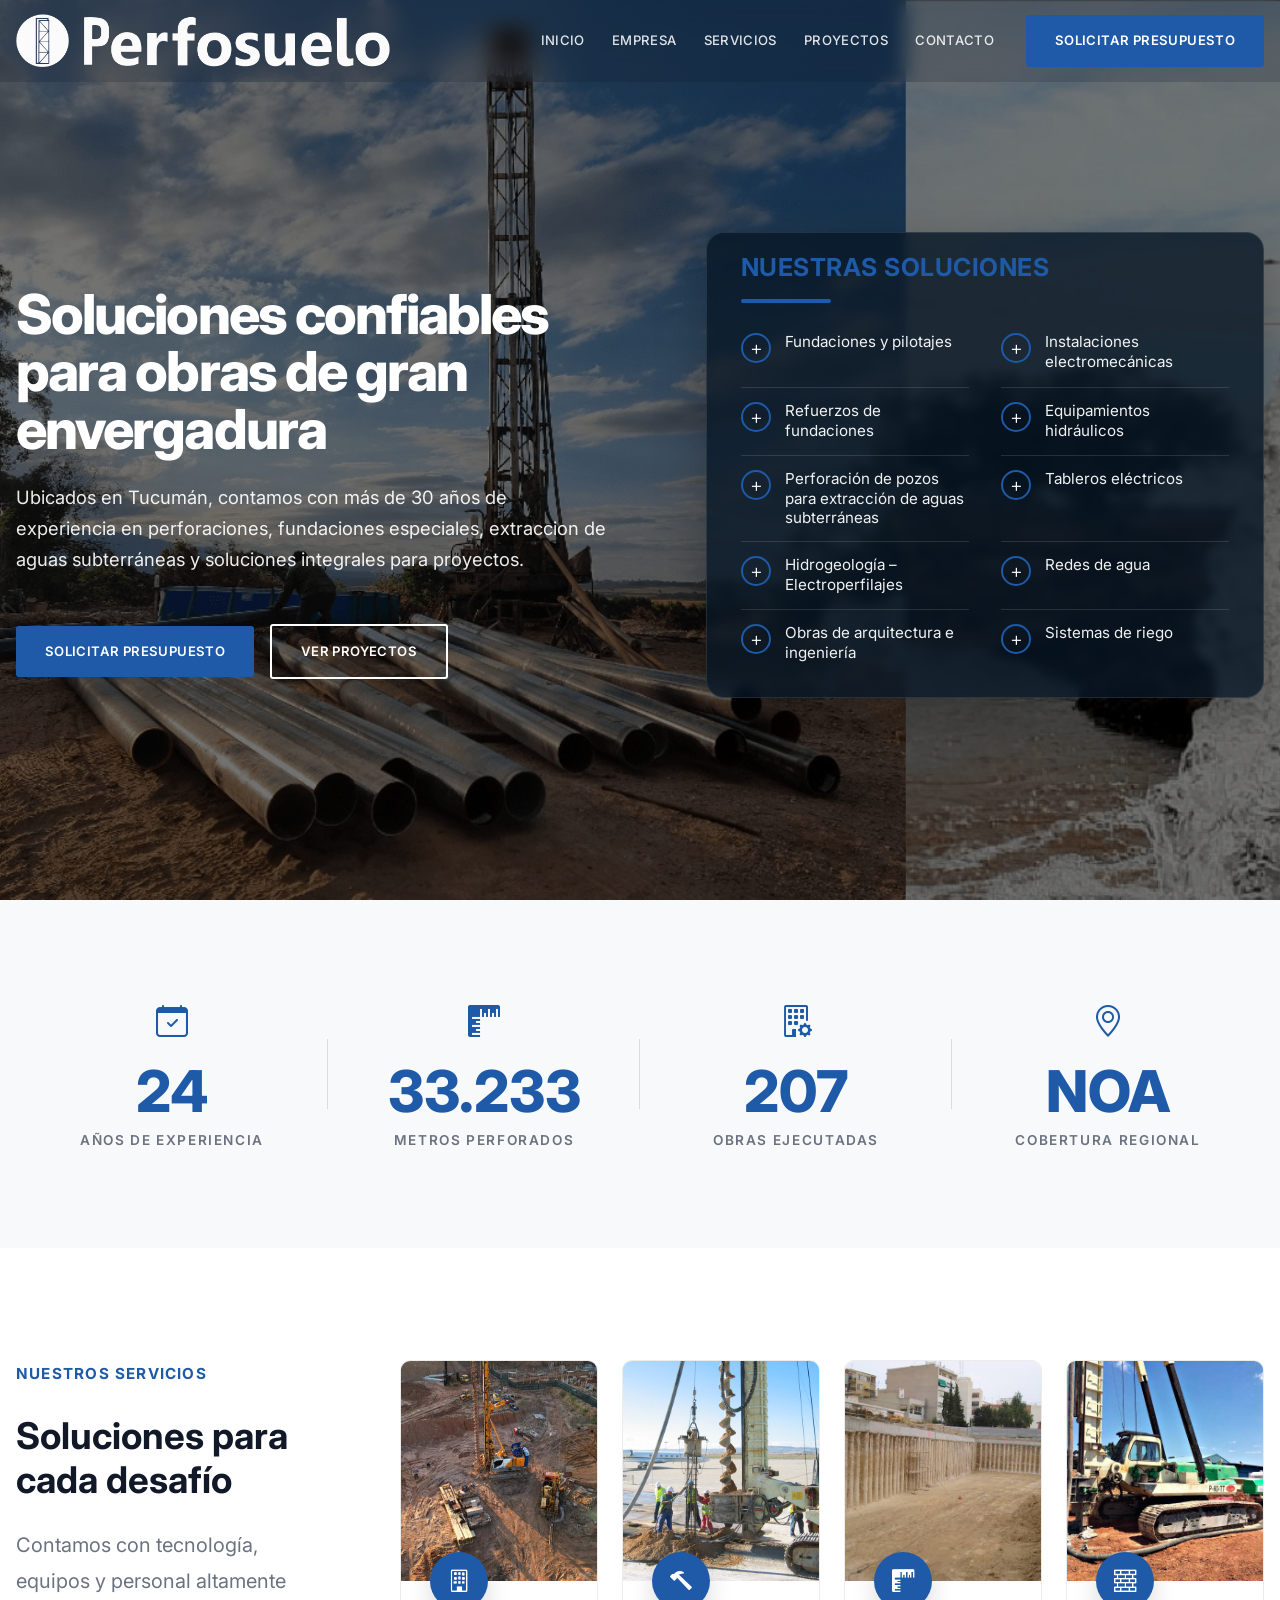
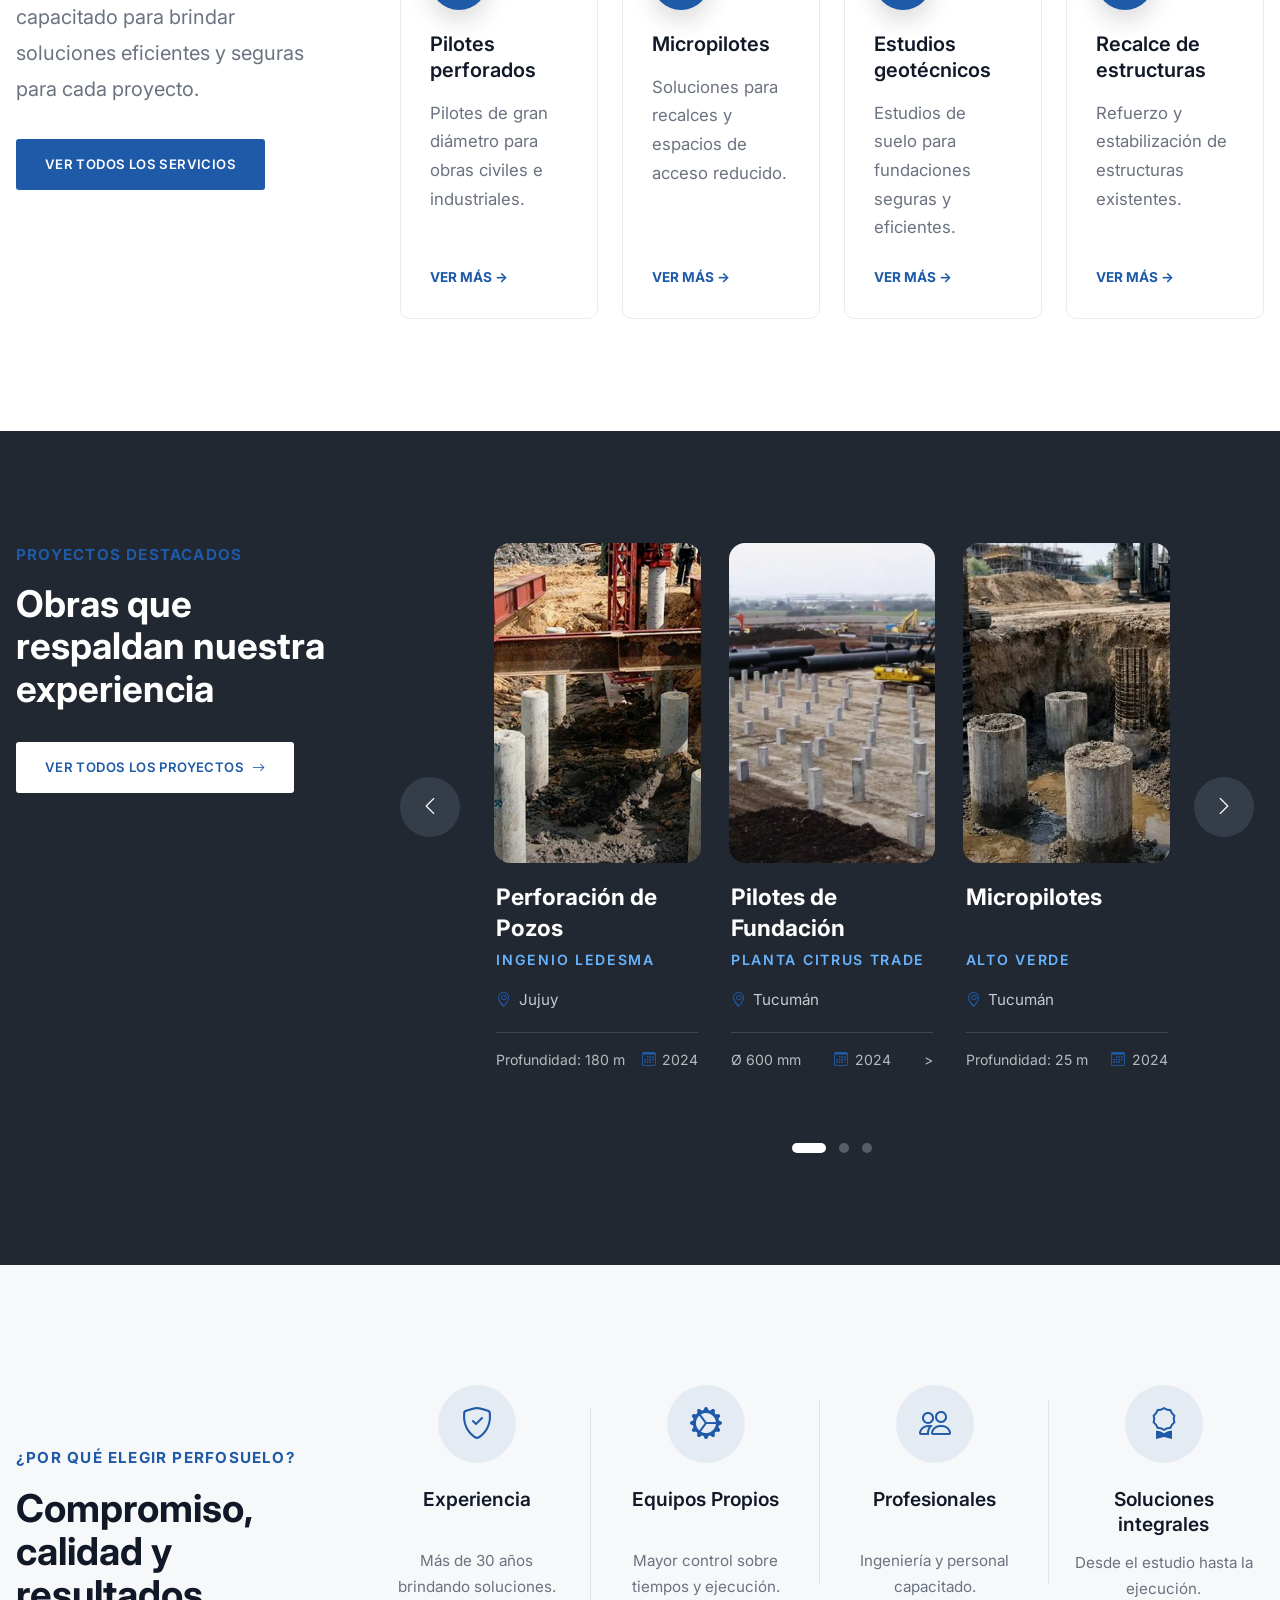
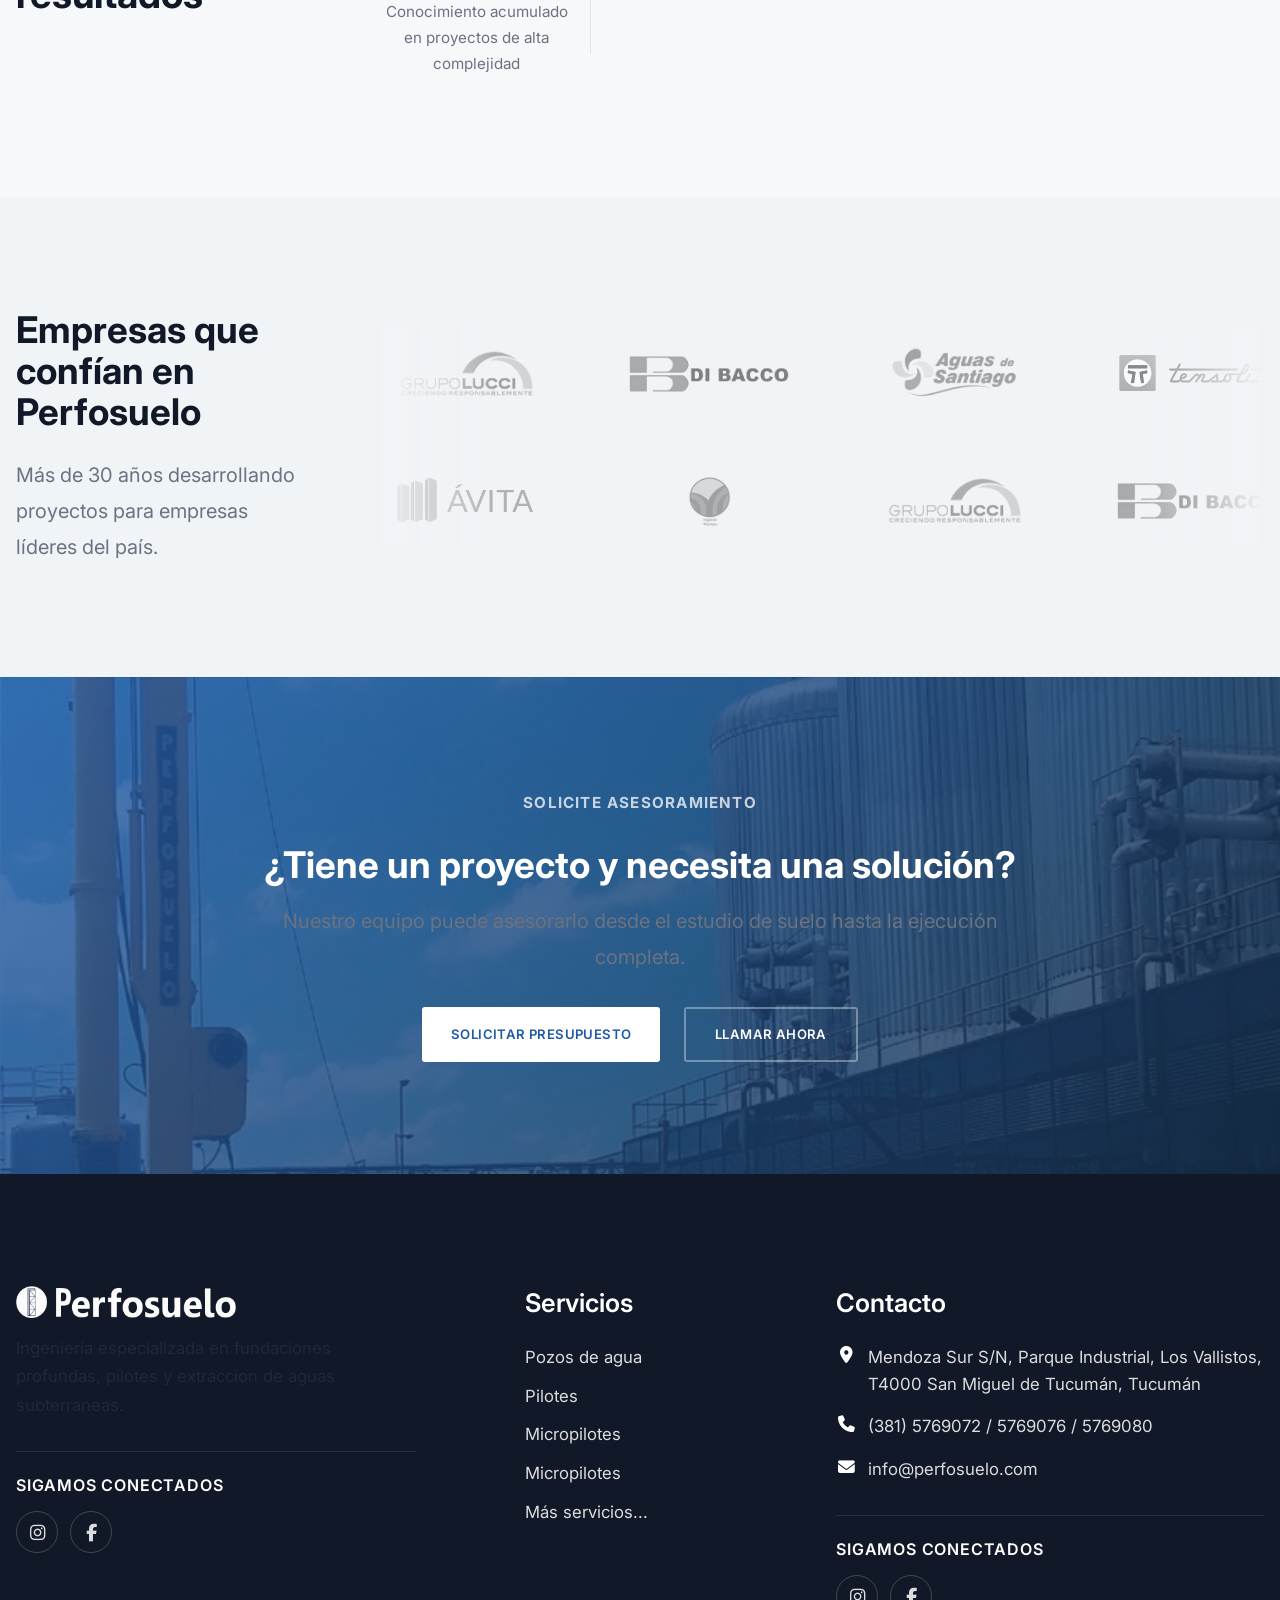
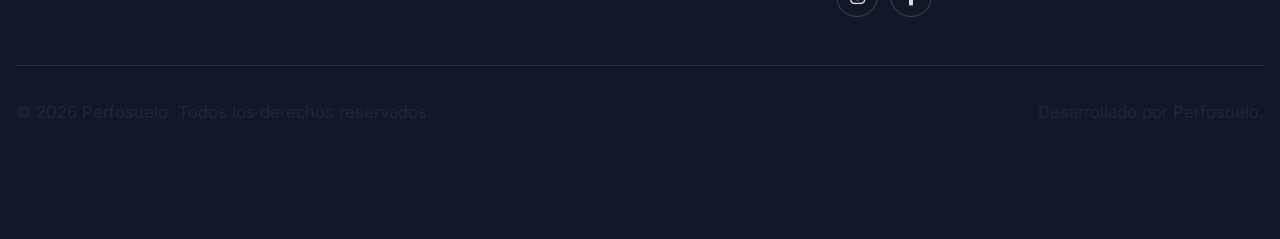
==== commit ed31bf1f: "Primer commit - sitio Perfosuelo" ====
--- a/index.html
+++ b/index.html
@@ -1,1351 +1,1350 @@
-<!DOCTYPE html>
-<html lang="es">
-
-<head>
-
-    <!-- =========================
-         CONFIGURACIÓN BÁSICA
-    ========================== -->
-
-    <meta charset="UTF-8">
-    <meta name="viewport" content="width=device-width, initial-scale=1.0">
-
-    <title>Perfosuelo Ingeniería | Fundaciones Especiales y Perforaciones</title>
-
-    <meta name="description"
-        content="Perfosuelo Ingeniería S.R.L. - Especialistas en fundaciones especiales, perforaciones profundas y soluciones geotécnicas.">
-
-    <meta name="author" content="Perfosuelo Ingeniería">
-
-    <meta name="robots" content="index, follow">
-
-    <!-- =========================
-         OPEN GRAPH
-    ========================== -->
-
-    <meta property="og:type" content="website">
-
-    <meta property="og:title"
-        content="Perfosuelo Ingeniería">
-
-    <meta property="og:description"
-        content="Especialistas en fundaciones especiales y perforaciones profundas.">
-
-    <meta property="og:image"
-        content="src/assets/img/seo/og-image.webp">
-
-    <meta property="og:url"
-        content="https://www.perfosuelo.com">
-
-    <!-- =========================
-         FAVICON
-    ========================== -->
-
-    <!-- Se agregará más adelante -->
-
-    <!-- =========================
-         GOOGLE FONTS
-    ========================== -->
-
-    <link rel="preconnect" href="https://fonts.googleapis.com">
-
-    <link rel="preconnect" href="https://fonts.gstatic.com" crossorigin>
-
-    <link href="https://fonts.googleapis.com/css2?family=Inter:wght@300;400;500;600;700;800&display=swap"
-        rel="stylesheet">
-
-    <!-- =========================
-         BOOTSTRAP ICONS
-    ========================== -->
-
-    <link rel="stylesheet"
-        href="https://cdn.jsdelivr.net/npm/bootstrap-icons@1.13.1/font/bootstrap-icons.min.css">
-
-    <!-- =========================
-         CSS
-    ========================== -->
-
-    <link rel="stylesheet" href="src/assets/css/normalize.css">
-    <link rel="stylesheet" href="src/assets/css/variables.css">
-    <link rel="stylesheet" href="src/assets/css/base.css">
-    <link rel="stylesheet" href="src/assets/css/layout.css">
-    <link rel="stylesheet" href="src/assets/css/utilities.css">
-    <link rel="stylesheet" href="src/assets/css/typography.css">
-    <link rel="stylesheet" href="src/assets/css/animations.css">
-    <link rel="stylesheet" href="src/assets/css/responsive.css">
-    <link
-    rel="stylesheet"
-    href="https://cdnjs.cloudflare.com/ajax/libs/font-awesome/6.5.2/css/all.min.css"
->
-
-    <link rel="stylesheet" href="src/assets/css/components/header.css">
-    <link rel="stylesheet" href="src/assets/css/components/service-card.css">
-    <link rel="stylesheet" href="src/assets/css/components/buttons.css">
-    <link rel="stylesheet" href="src/assets/css/components/badge.css">
-    <link rel="stylesheet" href="src/assets/css/components/section.css">
-    <link rel="stylesheet" href="src/assets/css/sections/hero.css">
-    <link rel="stylesheet" href="src/assets/css/sections/cta.css">
-    <link rel="stylesheet" href="src/assets/css/sections/stats.css">
-    <link rel="stylesheet" href="src/assets/css/components/client-logo.css">
-    <link rel="stylesheet" href="src/assets/css/sections/clients.css">
-    <link rel="stylesheet" href="src/assets/css/components/card.css">
-    <link rel="stylesheet" href="src/assets/css/components/project-card.css">
-    <link rel="stylesheet" href="src/assets/css/components/project-slider.css">
-    <link rel="stylesheet" href="src/assets/css/components/feature.css">
-    <link rel="stylesheet" href="src/assets/css/sections/features.css">
-    <link rel="stylesheet" href="src/assets/css/sections/projects.css">
-    <link rel="stylesheet" href="src/assets/css/components/section-heading.css">
-    <link rel="stylesheet" href="src/assets/css/sections/services.css">
-    <link rel="stylesheet" href="src/assets/css/components/forms.css">
-    <link rel="stylesheet" href="src/assets/css/components/footer.css">
-<link rel="stylesheet" href="src/assets/css/sections/footer.css">
-
-    <link rel="stylesheet" href="src/assets/css/pages/home.css">
-
-</head>
-
-<body>
-
-    <!-- =====================================================
-         EL CONTENIDO DEL SITIO COMENZARÁ AQUÍ
-    ====================================================== -->
-<header class="header">
-
-    <div class="container">
-
-        <div class="header__inner">
-
-            <!-- Logo -->
-
-            <a href="/" class="header__logo">
-
-                <img
-                    src="src/assets/img/logo/logo-perfosuelo.png"
-                    alt="Perfosuelo Ingeniería">
-
-            </a>
-
-            <!-- Navegación -->
-
-            <nav class="header__nav">
-
-                <ul class="header__menu">
-
-                    <li><a href="#inicio">Inicio</a></li>
-
-                    <li><a href="src/pages/empresa/index.html">Empresa</a></li>
-
-                    <li><a href="#servicios">Servicios</a></li>
-
-                    <li><a href="#proyectos">Proyectos</a></li>
-
-                    <li><a href="#contacto">Contacto</a></li>
-
-                </ul>
-
-            </nav>
-
-            <!-- Botón principal -->
-
-             <a href="#contacto" class="btn btn--primary">Solicitar presupuesto</a>
-
-            <!-- Botón móvil -->
-
-            <button
-                class="header__toggle"
-                aria-label="Abrir menú">
-
-                <i class="bi bi-list"></i>
-
-            </button>
-
-        </div>
-
-    </div>
-
-</header>
-
-<main>
-
-    <section class="hero" id="inicio">
-
-    <div class="hero__overlay"></div>
-
-    <div class="container">
-
-        <div class="hero__content">
-
-            <!-- ==========================================
-                 COLUMNA IZQUIERDA
-            =========================================== -->
-
-            <div class="hero__main">
-
-                <div class="hero__text">
-                    <h1>
-                        Soluciones confiables para obras de gran envergadura
-                    </h1>
-
-                    <p class="lead">
-                        Más de 30 años de experiencia en perforaciones,
-                        fundaciones especiales, obras hidráulicas y soluciones
-                        integrales para proyectos de gran envergadura.
-                    </p>
-
-                </div>
-
-                <div class="hero__actions">
-
-                    <a href="#contacto" class="btn btn--primary">
-                        Solicitar presupuesto
-                    </a>
-
-                    <a href="#proyectos" class="btn btn--secondary">
-                        Ver proyectos
-                    </a>
-
-                </div>
-
-            </div>
-
-
-            <!-- ==========================================
-                 COLUMNA DERECHA - SOLUCIONES
-            =========================================== -->
-
-            <div class="hero__solutions">
-
-                <div class="hero__solutions-header">
-
-                    <h2>
-                        Nuestras soluciones
-                    </h2>
-
-                    <span class="hero__solutions-line"></span>
-
-                </div>
-
-
-                <div class="hero__solutions-grid">
-
-                    <div class="hero__solution">
-                        <span class="hero__solution-icon">+</span>
-                        <span>Fundaciones y pilotajes</span>
-                    </div>
-
-                    <div class="hero__solution">
-                        <span class="hero__solution-icon">+</span>
-                        <span>Instalaciones electromecánicas</span>
-                    </div>
-
-                    <div class="hero__solution">
-                        <span class="hero__solution-icon">+</span>
-                        <span>Refuerzos de fundaciones</span>
-                    </div>
-
-                    <div class="hero__solution">
-                        <span class="hero__solution-icon">+</span>
-                        <span>Equipamientos hidráulicos</span>
-                    </div>
-
-                    <div class="hero__solution">
-                        <span class="hero__solution-icon">+</span>
-                        <span>Perforación de pozos para extracción de aguas subterráneas</span>
-                    </div>
-
-                    <div class="hero__solution">
-                        <span class="hero__solution-icon">+</span>
-                        <span>Tableros eléctricos</span>
-                    </div>
-
-                    <div class="hero__solution">
-                        <span class="hero__solution-icon">+</span>
-                        <span>Hidrogeología – Electroperfilajes</span>
-                    </div>
-
-                    <div class="hero__solution">
-                        <span class="hero__solution-icon">+</span>
-                        <span>Redes de agua</span>
-                    </div>
-
-                    <div class="hero__solution">
-                        <span class="hero__solution-icon">+</span>
-                        <span>Obras de arquitectura e ingeniería</span>
-                    </div>
-
-                    <div class="hero__solution">
-                        <span class="hero__solution-icon">+</span>
-                        <span>Sistemas de riego</span>
-                    </div>
-
-                </div>
-
-            </div>
-
-        </div>
-
-    </div>
-
-</section>
-
-<!-- ===================================================== -->
-<!-- ESTADÍSTICAS -->
-<!-- ===================================================== -->
-
-<section class="section stats" id="estadisticas">
-
-    <div class="container">
-
-        <div class="stats__grid">
-
-            <article class="stats__item">
-
-    <i class="bi bi-calendar-check stats__icon"></i>
-
-    <h2 class="counter" data-target="30">0</h2>
-
-    <p>Años de experiencia</p>
-
-</article>
-
-            <article class="stats__item">
-
-    <i class="bi bi-rulers stats__icon"></i>
-
-    <h2 class="counter" data-target="40000">0</h2>
-
-    <p>Metros perforados</p>
-
-</article>
-
-            <article class="stats__item">
-
-    <i class="bi bi-building-gear stats__icon"></i>
-
-    <h2 class="counter" data-target="250">0</h2>
-
-    <p>Obras ejecutadas</p>
-
-</article>
-
-            <article class="stats__item">
-
-    <i class="bi bi-geo-alt stats__icon"></i>
-
-    <h2>NOA</h2>
-
-    <p>Cobertura regional</p>
-
-</article>
-
-        </div>
-
-    </div>
-
-</section>
-<!-- ===================================================== -->
-<!-- SERVICIOS -->
-<!-- ===================================================== -->
-
-<section class="section services" id="servicios">
-
-    <div class="container">
-
-        <div class="services__layout">
-
-            <!-- Columna izquierda -->
-
-            <div class="services__intro">
-
-                <span class="eyebrow">
-                    Nuestros servicios
-                </span>
-
-                <h2>
-                    Soluciones para cada desafío
-                </h2>
-
-                <p class="lead">
-                    Contamos con tecnología, equipos y personal altamente capacitado para brindar soluciones eficientes y seguras para cada proyecto.
-                </p>
-
-                <a href="#" class="btn btn--primary">
-                    Ver todos los servicios
-                </a>
-
-            </div>
-
-            <!-- Columna derecha -->
-
-            <div class="services__grid">
-
-                <article class="service-card">
-
-                    <img src="src/assets/img/services/servicio-01.jpg" alt="Pilotes">
-
-                    <div class="service-card__body">
-
-                        <div class="service-card__icon">
-                            <i class="bi bi-building"></i>
-                        </div>
-
-                        <h3>Pilotes perforados</h3>
-
-                        <p>
-                            Pilotes de gran diámetro para obras civiles e industriales.
-                        </p>
-
-                        <a href="#">Ver más →</a>
-
-                    </div>
-
-                </article>
-
-                <article class="service-card">
-
-                    <img src="src/assets/img/services/servicio-02.jpg" alt="Micropilotes">
-
-                    <div class="service-card__body">
-
-                        <div class="service-card__icon">
-                            <i class="bi bi-hammer"></i>
-                        </div>
-
-                        <h3>Micropilotes</h3>
-
-                        <p>
-                            Soluciones para recalces y espacios de acceso reducido.
-                        </p>
-
-                        <a href="#">Ver más →</a>
-
-                    </div>
-
-                </article>
-
-                <article class="service-card">
-
-                    <img src="src/assets/img/services/servicio-03.jpg" alt="Geotecnia">
-
-                    <div class="service-card__body">
-
-                        <div class="service-card__icon">
-                            <i class="bi bi-rulers"></i>
-                        </div>
-
-                        <h3>Estudios geotécnicos</h3>
-
-                        <p>
-                            Estudios de suelo para fundaciones seguras y eficientes.
-                        </p>
-
-                        <a href="#">Ver más →</a>
-
-                    </div>
-
-                </article>
-
-                <article class="service-card">
-
-                    <img src="src/assets/img/services/servicio-04.jpg" alt="Recalce">
-
-                    <div class="service-card__body">
-
-                        <div class="service-card__icon">
-                            <i class="bi bi-bricks"></i>
-                        </div>
-
-                        <h3>Recalce de estructuras</h3>
-
-                        <p>
-                            Refuerzo y estabilización de estructuras existentes.
-                        </p>
-
-                        <a href="#">Ver más →</a>
-
-                    </div>
-
-                </article>
-
-            </div>
-
-        </div>
-
-    </div>
-
-</section>
-
-<!-- ===================================================== -->
-<!-- PROYECTOS -->
-<!-- ===================================================== -->
-
-<section class="section projects" id="proyectos">
-
-    <div class="container">
-
-        <div class="projects__layout">
-
-            <!-- ==========================================
-                 COLUMNA IZQUIERDA
-            =========================================== -->
-
-            <div class="projects__intro">
-
-                <span class="eyebrow">
-                    Proyectos destacados
-                </span>
-
-                <h2>
-                    Obras que respaldan nuestra experiencia
-                </h2>
-
-                <a href="#" class="btn btn--light">
-
-    Ver todos los proyectos
-
-    <i class="bi bi-arrow-right"></i>
-
-</a>
-
-            </div>
-
-            <!-- ==========================================
-                 COLUMNA DERECHA
-            =========================================== -->
-
-            <div class="projects__slider">
-
-                <div class="projects__slider-row">
-
-                    <!-- Flecha izquierda -->
-
-                    <button class="projects__arrow projects__arrow--prev">
-
-                        <i class="bi bi-chevron-left"></i>
-
-                    </button>
-
-                    <!-- Carrusel -->
-
-                    <div class="projects__viewport">
-
-                        <div class="projects__track">
-
-                            <!-- Proyecto 1 -->
-
-                            <article class="project-slide">
-
-                                <div class="project-slide__image">
-
-    <img
-        src="src/assets/img/projects/proyecto-01.jpg"
-        alt="Ingenio Ledesma">
-
-</div>
-
-                                <div class="project-slide__content">
-
-                                    <h3>Perforación de Pozos</h3>
-
-                                    <h4>Ingenio Ledesma</h4>
-
-                                    <p class="project-slide__location">
-
-    <i class="bi bi-geo-alt"></i>
-
-    Jujuy
-
-</p>
-
-                                    <div class="project-slide__meta">
-
-                                        <span>Profundidad: 180 m</span>
-
-                                        <span>
-
-    <i class="bi bi-calendar3"></i>
-
-    2024
-
-</span>
-
-                                    </div>
-
-                                </div>
-
-                            </article>
-
-                            <!-- Proyecto 2 -->
-
-                            <article class="project-slide">
-
-                                <div class="project-slide__image">
-
-    <img
-        src="src/assets/img/projects/proyecto-02.jpg"
-        alt="Planta Citrus Trade">
-
-</div>
-
-                                <div class="project-slide__content">
-
-                                    <h3>Pilotes de Fundación</h3>
-
-                                    <h4>Planta Citrus Trade</h4>
-
-                                    <p class="project-slide__location">
-
-    <i class="bi bi-geo-alt"></i>
-
-    Tucumán
-
-</p>
-
-                                    <div class="project-slide__meta">
-
-                                        <span>Ø 600 mm</span>
-
-                                        <span>
-
-    <i class="bi bi-calendar3"></i>
-
-    2024
-
-</span>>
-
-                                    </div>
-
-                                </div>
-
-                            </article>
-
-                            <!-- Proyecto 3 -->
-
-                            <article class="project-slide">
-
-                                <div class="project-slide__image">
-
-    <img
-        src="src/assets/img/projects/proyecto-03.jpg"
-        alt="Micropilotes">
-
-</div>
-
-                                <div class="project-slide__content">
-
-                                    <h3>Micropilotes</h3>
-
-                                    <h4>Alto Verde</h4>
-
-                                    <p class="project-slide__location">
-
-    <i class="bi bi-geo-alt"></i>
-
-    Tucumán
-
-</p>
-
-                                    <div class="project-slide__meta">
-
-                                        <span>Profundidad: 25 m</span>
-
-                                        <span>
-
-    <i class="bi bi-calendar3"></i>
-
-    2024
-
-</span>
-
-                                    </div>
-
-                                </div>
-
-                            </article>
-
-                            <!-- Proyecto 4 -->
-
-                            <article class="project-slide">
-
-                                <div class="project-slide__image">
-
-    <img
-        src="src/assets/img/projects/proyecto-04.jpg"
-        alt="Proyecto Minero">
-
-</div>
-
-                                <div class="project-slide__content">
-
-                                    <h3>Estudio Hidrogeológico</h3>
-
-                                    <h4>Proyecto Minero</h4>
-
-                                    <p class="project-slide__location">
-
-    <i class="bi bi-geo-alt"></i>
-
-    Salta
-
-</p>
-
-                                    <div class="project-slide__meta">
-
-                                        <span>250 m</span>
-
-                                        <span>
-
-    <i class="bi bi-calendar3"></i>
-
-    2024
-
-</span>
-
-                                    </div>
-
-                                </div>
-
-                            </article>
-
-                            <!-- Proyecto 5 -->
-
-                            <article class="project-slide">
-
-                                <div class="project-slide__image">
-
-    <img
-        src="src/assets/img/projects/proyecto-05.jpg"
-        alt="Edificio Corporativo">
-
-</div>
-
-                                <div class="project-slide__content">
-
-                                    <h3>Recalce de Estructuras</h3>
-
-                                    <h4>Edificio Corporativo</h4>
-
-                                    <p class="project-slide__location">
-
-    <i class="bi bi-geo-alt"></i>
-
-    Santiago del Estero
-
-</p>
-
-                                    <div class="project-slide__meta">
-
-                                        <span>32 pilotes</span>
-
-                                        <span>
-
-    <i class="bi bi-calendar3"></i>
-
-    2024
-
-</span>
-
-                                    </div>
-
-                                </div>
-
-                            </article>
-
-                        </div>
-
-                    </div>
-
-                    <!-- Flecha derecha -->
-
-                    <button class="projects__arrow projects__arrow--next">
-
-                        <i class="bi bi-chevron-right"></i>
-
-                    </button>
-
-                </div>
-
-                <!-- Indicadores -->
-
-                <div class="projects__pagination">
-
-                    <span class="active"></span>
-                    <span></span>
-                    <span></span>
-
-                </div>
-
-            </div>
-
-        </div>
-
-    </div>
-
-</section>
-<!-- ===================================================== -->
-<!-- ¿POR QUÉ ELEGIR PERFOSUELO? -->
-<!-- ===================================================== -->
-
-<section class="section features" id="empresa">
-
-    <div class="container">
-
-        <div class="features__layout">
-
-            <!-- =======================================
-                 COLUMNA IZQUIERDA
-            ======================================== -->
-
-            <div class="features__intro">
-
-                <span class="eyebrow">
-                    ¿Por qué elegir Perfosuelo?
-                </span>
-
-                <h2>
-
-                    Compromiso, calidad y resultados
-
-                </h2>
-
-            </div>
-
-            <!-- =======================================
-                 COLUMNA DERECHA
-            ======================================== -->
-
-            <div class="features__grid">
-
-                <article class="feature">
-
-                    <div class="feature__icon">
-
-                        <i class="bi bi-shield-check"></i>
-
-                    </div>
-
-                    <h3 class="feature__title">
-
-                        Experiencia
-
-                    </h3>
-
-                    <p class="feature__text">
-
-                        Más de 30 años brindando soluciones confiables.
-
-                    </p>
-
-                </article>
-
-                <article class="feature">
-
-                    <div class="feature__icon">
-
-                        <i class="bi bi-gear-wide-connected"></i>
-
-                    </div>
-
-                    <h3 class="feature__title">
-
-                        Equipos Propios
-
-                    </h3>
-
-                    <p class="feature__text">
-
-                        Maquinaria de última generación.
-
-                    </p>
-
-                </article>
-
-                <article class="feature">
-
-                    <div class="feature__icon">
-
-                        <i class="bi bi-people"></i>
-
-                    </div>
-
-                    <h3 class="feature__title">
-
-                        Profesionales
-
-                    </h3>
-
-                    <p class="feature__text">
-
-                        Equipo técnico altamente capacitado.
-
-                    </p>
-
-                </article>
-
-                <article class="feature">
-
-                    <div class="feature__icon">
-
-                        <i class="bi bi-award"></i>
-
-                    </div>
-
-                    <h3 class="feature__title">
-
-                        Seguridad y Calidad
-
-                    </h3>
-
-                    <p class="feature__text">
-
-                        Trabajamos bajo estrictos estándares de seguridad.
-
-                    </p>
-
-                </article>
-
-            </div>
-
-        </div>
-
-    </div>
-
-</section>
-
-<!-- ===================================================== -->
-<!-- CLIENTES -->
-<!-- ===================================================== -->
-
-<section class="section clients" id="clientes">
-
-    <div class="container">
-
-        <div class="clients__layout">
-
-            <!-- ==========================
-                 COLUMNA IZQUIERDA
-            =========================== -->
-
-            <div class="clients__intro">
-
-                <span class="eyebrow">
-
-                    Nuestros clientes
-
-                </span>
-
-                <h2>
-
-                    Empresas que confían en Perfosuelo
-
-                </h2>
-
-                <p class="lead">
-
-                    Más de 30 años desarrollando proyectos para empresas líderes del país.
-
-                </p>
-
-            </div>
-
-            <!-- ==========================
-                 COLUMNA DERECHA
-            =========================== -->
-
-            <div class="clients__slider">
-
-                <!-- FILA SUPERIOR -->
-
-                <div class="clients__track clients__track--top">
-
-                    <div class="client-logo">
-                        <img src="src/assets/img/clients/grupo-lucci.png" alt="Grupo Lucci">
-                    </div>
-
-                    <div class="client-logo">
-                        <img src="src/assets/img/clients/di-bacco.png" alt="Di Bacco">
-                    </div>
-
-                    <div class="client-logo">
-                        <img src="src/assets/img/clients/aguas-de-santiago.png" alt="Aguas de Santiago">
-                    </div>
-
-                    <div class="client-logo">
-                        <img src="src/assets/img/clients/tensolite.png" alt="Tensolite">
-                    </div>
-
-                    <div class="client-logo">
-                        <img src="src/assets/img/clients/san-miguel.png" alt="San Miguel">
-                    </div>
-
-                    <div class="client-logo">
-                        <img src="src/assets/img/clients/panedile.png" alt="Panedile">
-                    </div>
-
-                    <!-- duplicados -->
-
-                    <div class="client-logo">
-                        <img src="src/assets/img/clients/benito-roggio.png" alt="Benito Roggio">
-                    </div>
-
-                    <div class="client-logo">
-                        <img src="src/assets/img/clients/isolux-corsan.png" alt="Isolux Corsan">
-                    </div>
-
-                    <div class="client-logo">
-                        <img src="src/assets/img/clients/ingecon.png" alt="Ingecon">
-                    </div>
-
-                    <div class="client-logo">
-                        <img src="src/assets/img/clients/camaro-construcciones.jpg" alt="Camaro Construcciones">
-                    </div>
-
-                    <div class="client-logo">
-                        <img src="src/assets/img/clients/del-tejar.png" alt="del tejar">
-                    </div>
-
-                    <div class="client-logo">
-                        <img src="src/assets/img/clients/dakar.png" alt="Dakar">
-                    </div>
-
-                </div>
-
-                <!-- FILA INFERIOR -->
-
-                <div class="clients__track clients__track--bottom">
-
-                    <div class="client-logo">
-                        <img src="src/assets/img/clients/avita.png" alt="avita">
-                    </div>
-
-                    <div class="client-logo">
-                        <img src="src/assets/img/clients/ingenio-marapa.png" alt="ingenio-marapa">
-                    </div>
-
-                    <div class="client-logo">
-                        <img src="src/assets/img/clients/grupo-lucci.png" alt="Grupo Lucci">
-                    </div>
-
-                    <div class="client-logo">
-                        <img src="src/assets/img/clients/di-bacco.png" alt="Di Bacco">
-                    </div>
-
-                    <div class="client-logo">
-                        <img src="src/assets/img/clients/tensolite.png" alt="Tensolite">
-                    </div>
-
-                    <div class="client-logo">
-                        <img src="src/assets/img/clients/grupo-albanesi.png" alt="Grupo Albanesi">
-                    </div>
-
-                    <!-- duplicados -->
-
-                    <div class="client-logo">
-                        <img src="src/assets/img/clients/helpa.PNG" alt="Helpa">
-                    </div>
-
-                    <div class="client-logo">
-                        <img src="src/assets/img/clients/municipalidad-de-concepcion.png" alt="Municipalidad de Concepción">
-                    </div>
-
-                    <div class="client-logo">
-                        <img src="src/assets/img/clients/citromax.png" alt="Citromax">
-                    </div>
-
-                    <div class="client-logo">
-                        <img src="src/assets/img/clients/ingeco.png" alt="ingeco">
-                    </div>
-
-                    <div class="client-logo">
-                        <img src="src/assets/img/clients/grupo-albanesi.png" alt="Grupo Albanesi">
-                    </div>
-
-                    <div class="client-logo">
-                        <img src="src/assets/img/clients/andjel.png" alt="Andjel">
-                    </div>
-
-                </div>
-
-            </div>
-
-        </div>
-
-    </div>
-
-</section>
-
-<!-- ===================================================== -->
-<!-- CTA -->
-<!-- ===================================================== -->
-
-<section class="section cta">
-
-    <div class="container">
-
-        <div class="section-heading">
-
-            <span class="eyebrow">
-
-                Solicite asesoramiento
-
-            </span>
-
-            <h2>
-
-                ¿Tiene un proyecto y necesita una solución de fundación?
-
-            </h2>
-
-            <p class="lead">
-
-                Nuestro equipo puede asesorarlo desde el estudio de suelo
-                hasta la ejecución completa de pilotes y fundaciones especiales.
-
-            </p>
-
-        </div>
-
-        <div class="cta__buttons">
-
-            <a href="#contacto"
-               class="btn btn--light">
-
-                Solicitar presupuesto
-
-            </a>
-
-            <a href="tel:+540000000000"
-               class="btn btn--outline-light">
-
-                Llamar ahora
-
-            </a>
-
-        </div>
-
-    </div>
-
-</section>
-
-<!-- ===================================================== -->
-<!-- FOOTER -->
-<!-- ===================================================== -->
-
-<footer class="section footer">
-
-
-<div class="container">
-
-    <div class="footer__top">
-
-        <!-- ======================================================
-             COLUMNA 1 — MARCA
-        ======================================================= -->
-
-        <div class="footer__column footer__brand">
-
-            <img
-                src="src/assets/img/logo/logo-white.png"
-                alt="Perfosuelo"
-                class="footer__logo"
-            >
-
-            <p>
-                Ingeniería especializada en fundaciones profundas,
-                pilotes y estudios geotécnicos.
-            </p>
-<div class="footer__social">
-
-                <h4>Sigamos conectados</h4>
-
-                <div class="footer__social-links">
-
-                    <a
-                        href="#"
-                        aria-label="Instagram"
-                        target="_blank"
-                        rel="noopener noreferrer"
-                    >
-                        <i class="fab fa-instagram"></i>
-                    </a>
-
-                    <a
-                        href="#"
-                        aria-label="Facebook"
-                        target="_blank"
-                        rel="noopener noreferrer"
-                    >
-                        <i class="fab fa-facebook-f"></i>
-                    </a>
-
-                </div>
-
-            </div>
-
-
-        </div>
-
-
-        <!-- ======================================================
-             COLUMNA 2 — SERVICIOS
-        ======================================================= -->
-
-        <div class="footer__column">
-
-            <h3>Servicios</h3>
-
-            <ul>
-
-                <li>
-                    <a href="#">Pozos de agua</a>
-                </li>
-
-                <li>
-                    <a href="#">Pilotes</a>
-                </li>
-
-                <li>
-                    <a href="#">Micropilotes</a>
-                </li>
-<li>
-                    <a href="#">Micropilotes</a>
-                </li>
-                <li>
-                    <a href="servicios.html">
-                        Más servicios...
-                    </a>
-                </li>
-
-            </ul>
-
-        </div>
-
-
-        <!-- ======================================================
-             COLUMNA 3 — CONTACTO + REDES
-        ======================================================= -->
-
-        <div class="footer__column footer__contact">
-
-            <h3>Contacto</h3>
-
-            <ul>
-
-                <li>
-
-                    <span class="footer__contact-icon">
-                        <i class="fas fa-map-marker-alt"></i>
-                    </span>
-
-                    <span>
-                        Mendoza Sur S/N, Parque Industrial,
-                        Los Vallistos, T4000 San Miguel de Tucumán,
-                        Tucumán
-                    </span>
-
-                </li>
-
-                <li>
-
-                    <span class="footer__contact-icon">
-                        <i class="fas fa-phone"></i>
-                    </span>
-
-                    <span>
-                        <a href="tel:+543815769072">(381) 5769072</a>
-                        /
-                        <a href="tel:+543815769076">5769076</a>
-                        /
-                        <a href="tel:+543815769080">5769080</a>
-                    </span>
-
-                </li>
-
-                <li>
-
-                    <span class="footer__contact-icon">
-                        <i class="fas fa-envelope"></i>
-                    </span>
-
-                    <a href="mailto:info@perfosuelo.com">
-                        info@perfosuelo.com
-                    </a>
-
-                </li>
-
-            </ul>
-
-
-            <!-- ==================================================
-                 REDES SOCIALES
-            =================================================== -->
-
-            <div class="footer__social">
-
-                <h4>Sigamos conectados</h4>
-
-                <div class="footer__social-links">
-
-                    <a
-                        href="#"
-                        aria-label="Instagram"
-                        target="_blank"
-                        rel="noopener noreferrer"
-                    >
-                        <i class="fab fa-instagram"></i>
-                    </a>
-
-                    <a
-                        href="#"
-                        aria-label="Facebook"
-                        target="_blank"
-                        rel="noopener noreferrer"
-                    >
-                        <i class="fab fa-facebook-f"></i>
-                    </a>
-
-                </div>
-
-            </div>
-
-        </div>
-
-    </div>
-
-
-    <!-- ==========================================================
-         FOOTER BOTTOM
-    =========================================================== -->
-
-    <div class="footer__bottom">
-
-        <p>
-            © 2026 Perfosuelo. Todos los derechos reservados.
-        </p>
-
-        <p>
-            Desarrollado por Perfosuelo.
-        </p>
-
-    </div>
-
-</div>
-
-
-</footer>
-
-
-</main>
-
-
-    <!-- =====================================================
-         JAVASCRIPT
-    ====================================================== -->
-
-    <script src="src/assets/js/main.js"></script>
-    <script src="src/assets/js/header.js"></script>
-    <script src="src/assets/js/projects.js"></script>
-
-</body>
-
+<!DOCTYPE html>
+<html lang="es">
+
+<head>
+
+    <!-- =========================
+         CONFIGURACIÓN BÁSICA
+    ========================== -->
+
+    <meta charset="UTF-8">
+    <meta name="viewport" content="width=device-width, initial-scale=1.0">
+
+    <title>Perfosuelo Ingeniería | Fundaciones Especiales y Perforaciones</title>
+
+    <meta name="description"
+        content="Perfosuelo Ingeniería S.R.L. - Especialistas en fundaciones especiales, perforaciones profundas y soluciones geotécnicas.">
+
+    <meta name="author" content="Perfosuelo Ingeniería">
+
+    <meta name="robots" content="index, follow">
+
+    <!-- =========================
+         OPEN GRAPH
+    ========================== -->
+
+    <meta property="og:type" content="website">
+
+    <meta property="og:title"
+        content="Perfosuelo Ingeniería">
+
+    <meta property="og:description"
+        content="Especialistas en fundaciones especiales y perforaciones profundas.">
+
+    <meta property="og:image"
+        content="src/assets/img/seo/og-image.webp">
+
+    <meta property="og:url"
+        content="https://www.perfosuelo.com">
+
+    <!-- =========================
+         FAVICON
+    ========================== -->
+
+    <!-- Se agregará más adelante -->
+
+    <!-- =========================
+         GOOGLE FONTS
+    ========================== -->
+
+    <link rel="preconnect" href="https://fonts.googleapis.com">
+
+    <link rel="preconnect" href="https://fonts.gstatic.com" crossorigin>
+
+    <link href="https://fonts.googleapis.com/css2?family=Inter:wght@300;400;500;600;700;800&display=swap"
+        rel="stylesheet">
+
+    <!-- =========================
+         BOOTSTRAP ICONS
+    ========================== -->
+
+    <link rel="stylesheet"
+        href="https://cdn.jsdelivr.net/npm/bootstrap-icons@1.13.1/font/bootstrap-icons.min.css">
+
+    <!-- =========================
+         CSS
+    ========================== -->
+
+    <link rel="stylesheet" href="src/assets/css/normalize.css">
+    <link rel="stylesheet" href="src/assets/css/variables.css">
+    <link rel="stylesheet" href="src/assets/css/base.css">
+    <link rel="stylesheet" href="src/assets/css/layout.css">
+    <link rel="stylesheet" href="src/assets/css/utilities.css">
+    <link rel="stylesheet" href="src/assets/css/typography.css">
+    <link rel="stylesheet" href="src/assets/css/animations.css">
+    <link rel="stylesheet" href="src/assets/css/responsive.css">
+    <link
+    rel="stylesheet"
+    href="https://cdnjs.cloudflare.com/ajax/libs/font-awesome/6.5.2/css/all.min.css"
+>
+
+    <link rel="stylesheet" href="src/assets/css/components/header.css">
+    <link rel="stylesheet" href="src/assets/css/components/service-card.css">
+    <link rel="stylesheet" href="src/assets/css/components/buttons.css">
+    <link rel="stylesheet" href="src/assets/css/components/badge.css">
+    <link rel="stylesheet" href="src/assets/css/components/section.css">
+    <link rel="stylesheet" href="src/assets/css/sections/hero.css">
+    <link rel="stylesheet" href="src/assets/css/sections/cta.css">
+    <link rel="stylesheet" href="src/assets/css/sections/stats.css">
+    <link rel="stylesheet" href="src/assets/css/components/client-logo.css">
+    <link rel="stylesheet" href="src/assets/css/sections/clients.css">
+    <link rel="stylesheet" href="src/assets/css/components/card.css">
+    <link rel="stylesheet" href="src/assets/css/components/project-card.css">
+    <link rel="stylesheet" href="src/assets/css/components/project-slider.css">
+    <link rel="stylesheet" href="src/assets/css/components/feature.css">
+    <link rel="stylesheet" href="src/assets/css/sections/features.css">
+    <link rel="stylesheet" href="src/assets/css/sections/projects.css">
+    <link rel="stylesheet" href="src/assets/css/components/section-heading.css">
+    <link rel="stylesheet" href="src/assets/css/sections/services.css">
+    <link rel="stylesheet" href="src/assets/css/components/forms.css">
+    <link rel="stylesheet" href="src/assets/css/components/footer.css">
+<link rel="stylesheet" href="src/assets/css/sections/footer.css">
+
+    <link rel="stylesheet" href="src/assets/css/pages/home.css">
+
+</head>
+
+<body>
+
+    <!-- =====================================================
+         EL CONTENIDO DEL SITIO COMENZARÁ AQUÍ
+    ====================================================== -->
+<header class="header">
+
+    <div class="container">
+
+        <div class="header__inner">
+
+            <!-- Logo -->
+             
+
+            <a href="index.html" class="header__logo">
+
+                <img
+                    src="src/assets/img/logo/logo-perfosuelo.png"
+                    alt="Perfosuelo Ingeniería">
+
+            </a>
+
+            <!-- Navegación -->
+
+            <nav class="header__nav">
+
+                <ul class="header__menu">
+
+                    <li><a href="#inicio">Inicio</a></li>
+
+                    <li><a href="src/pages/empresa/index.html">Empresa</a></li>
+
+                    <li><a href="src/pages/servicios/index.html">Servicios</a></li>
+
+                    <li><a href="src/pages/proyectos/index.html">Proyectos</a></li>
+
+                    <li><a href="src/pages/contacto/index.html">Contacto</a></li>
+
+                </ul>
+
+            </nav>
+
+            <!-- Botón principal -->
+
+             <a href="src/pages/contacto/index.html" class="btn btn--primary">Solicitar presupuesto</a>
+
+            <!-- Botón móvil -->
+
+            <button
+                class="header__toggle"
+                aria-label="Abrir menú">
+
+                <i class="bi bi-list"></i>
+
+            </button>
+
+        </div>
+
+    </div>
+
+</header>
+
+<main>
+ <!-- ======================================================
+         HERO
+    ======================================================= -->
+    <section class="hero" id="inicio">
+
+    <div class="hero__overlay"></div>
+
+    <div class="container">
+
+        <div class="hero__content">
+
+            <!-- ==========================================
+                 COLUMNA IZQUIERDA
+            =========================================== -->
+
+            <div class="hero__main">
+
+                <div class="hero__text">
+                    <h1>
+                        Soluciones confiables para obras de gran envergadura
+                    </h1>
+
+                    <p class="lead">
+                        Ubicados en Tucumán, contamos con más de 30 años de experiencia en perforaciones,
+                        fundaciones especiales, extraccion de aguas subterráneas y soluciones
+                        integrales para proyectos.
+                    </p>
+
+                </div>
+
+                <div class="hero__actions">
+
+                    <a href="src/pages/contacto/index.html" class="btn btn--primary">
+                        Solicitar presupuesto
+                    </a>
+
+                    <a href="#proyectos" class="btn btn--secondary">
+                        Ver proyectos
+                    </a>
+
+                </div>
+
+            </div>
+
+
+            <!-- ==========================================
+                 COLUMNA DERECHA - SOLUCIONES
+            =========================================== -->
+
+            <div class="hero__solutions">
+
+                <div class="hero__solutions-header">
+
+                    <h2>
+                        Nuestras soluciones
+                    </h2>
+
+                    <span class="hero__solutions-line"></span>
+
+                </div>
+
+
+                <div class="hero__solutions-grid">
+
+                    <div class="hero__solution">
+                        <span class="hero__solution-icon">+</span>
+                        <span>Fundaciones y pilotajes</span>
+                    </div>
+
+                    <div class="hero__solution">
+                        <span class="hero__solution-icon">+</span>
+                        <span>Instalaciones electromecánicas</span>
+                    </div>
+
+                    <div class="hero__solution">
+                        <span class="hero__solution-icon">+</span>
+                        <span>Refuerzos de fundaciones</span>
+                    </div>
+
+                    <div class="hero__solution">
+                        <span class="hero__solution-icon">+</span>
+                        <span>Equipamientos hidráulicos</span>
+                    </div>
+
+                    <div class="hero__solution">
+                        <span class="hero__solution-icon">+</span>
+                        <span>Perforación de pozos para extracción de aguas subterráneas</span>
+                    </div>
+
+                    <div class="hero__solution">
+                        <span class="hero__solution-icon">+</span>
+                        <span>Tableros eléctricos</span>
+                    </div>
+
+                    <div class="hero__solution">
+                        <span class="hero__solution-icon">+</span>
+                        <span>Hidrogeología – Electroperfilajes</span>
+                    </div>
+
+                    <div class="hero__solution">
+                        <span class="hero__solution-icon">+</span>
+                        <span>Redes de agua</span>
+                    </div>
+
+                    <div class="hero__solution">
+                        <span class="hero__solution-icon">+</span>
+                        <span>Obras de arquitectura e ingeniería</span>
+                    </div>
+
+                    <div class="hero__solution">
+                        <span class="hero__solution-icon">+</span>
+                        <span>Sistemas de riego</span>
+                    </div>
+
+                </div>
+
+            </div>
+
+        </div>
+
+    </div>
+
+</section>
+
+<!-- ===================================================== -->
+<!-- ESTADÍSTICAS -->
+<!-- ===================================================== -->
+
+<section class="section stats" id="estadisticas">
+
+    <div class="container">
+
+        <div class="stats__grid">
+
+            <article class="stats__item">
+
+    <i class="bi bi-calendar-check stats__icon"></i>
+
+    <h2 class="counter" data-target="30">0</h2>
+
+    <p>Años de experiencia</p>
+
+</article>
+
+            <article class="stats__item">
+
+    <i class="bi bi-rulers stats__icon"></i>
+
+    <h2 class="counter" data-target="40000">0</h2>
+
+    <p>Metros perforados</p>
+
+</article>
+
+            <article class="stats__item">
+
+    <i class="bi bi-building-gear stats__icon"></i>
+
+    <h2 class="counter" data-target="250">0</h2>
+
+    <p>Obras ejecutadas</p>
+
+</article>
+
+            <article class="stats__item">
+
+    <i class="bi bi-geo-alt stats__icon"></i>
+
+    <h2>NOA</h2>
+
+    <p>Cobertura regional</p>
+
+</article>
+
+        </div>
+
+    </div>
+
+</section>
+<!-- ===================================================== -->
+<!-- SERVICIOS -->
+<!-- ===================================================== -->
+
+<section class="section services" id="servicios">
+
+    <div class="container">
+
+        <div class="services__layout">
+
+            <!-- Columna izquierda -->
+
+            <div class="services__intro">
+
+                <span class="eyebrow">
+                    Nuestros servicios
+                </span>
+
+                <h2>
+                    Soluciones para cada desafío
+                </h2>
+
+                <p class="lead">
+                    Contamos con tecnología, equipos y personal altamente capacitado para brindar soluciones eficientes y seguras para cada proyecto.
+                </p>
+
+                <a href="#" class="btn btn--primary">
+                    Ver todos los servicios
+                </a>
+
+            </div>
+
+            <!-- Columna derecha -->
+
+            <div class="services__grid">
+
+                <article class="service-card">
+
+                    <img src="src/assets/img/services/servicio-01.jpg" alt="Pilotes">
+
+                    <div class="service-card__body">
+
+                        <div class="service-card__icon">
+                            <i class="bi bi-building"></i>
+                        </div>
+
+                        <h3>Pilotes perforados</h3>
+
+                        <p>
+                            Pilotes de gran diámetro para obras civiles e industriales.
+                        </p>
+
+                        <a href="#">Ver más →</a>
+
+                    </div>
+
+                </article>
+
+                <article class="service-card">
+
+                    <img src="src/assets/img/services/servicio-02.jpg" alt="Micropilotes">
+
+                    <div class="service-card__body">
+
+                        <div class="service-card__icon">
+                            <i class="bi bi-hammer"></i>
+                        </div>
+
+                        <h3>Micropilotes</h3>
+
+                        <p>
+                            Soluciones para recalces y espacios de acceso reducido.
+                        </p>
+
+                        <a href="#">Ver más →</a>
+
+                    </div>
+
+                </article>
+
+                <article class="service-card">
+
+                    <img src="src/assets/img/services/servicio-03.jpg" alt="Geotecnia">
+
+                    <div class="service-card__body">
+
+                        <div class="service-card__icon">
+                            <i class="bi bi-rulers"></i>
+                        </div>
+
+                        <h3>Estudios geotécnicos</h3>
+
+                        <p>
+                            Estudios de suelo para fundaciones seguras y eficientes.
+                        </p>
+
+                        <a href="#">Ver más →</a>
+
+                    </div>
+
+                </article>
+
+                <article class="service-card">
+
+                    <img src="src/assets/img/services/servicio-04.jpg" alt="Recalce">
+
+                    <div class="service-card__body">
+
+                        <div class="service-card__icon">
+                            <i class="bi bi-bricks"></i>
+                        </div>
+
+                        <h3>Recalce de estructuras</h3>
+
+                        <p>
+                            Refuerzo y estabilización de estructuras existentes.
+                        </p>
+
+                        <a href="#">Ver más →</a>
+
+                    </div>
+
+                </article>
+
+            </div>
+
+        </div>
+
+    </div>
+
+</section>
+
+<!-- ===================================================== -->
+<!-- PROYECTOS -->
+<!-- ===================================================== -->
+
+<section class="section projects" id="proyectos">
+
+    <div class="container">
+
+        <div class="projects__layout">
+
+            <!-- ==========================================
+                 COLUMNA IZQUIERDA
+            =========================================== -->
+
+            <div class="projects__intro">
+
+                <span class="eyebrow">
+                    Proyectos destacados
+                </span>
+
+                <h2>
+                    Obras que respaldan nuestra experiencia
+                </h2>
+
+                <a href="#" class="btn btn--light">
+
+    Ver todos los proyectos
+
+    <i class="bi bi-arrow-right"></i>
+
+</a>
+
+            </div>
+
+            <!-- ==========================================
+                 COLUMNA DERECHA
+            =========================================== -->
+
+            <div class="projects__slider">
+
+                <div class="projects__slider-row">
+
+                    <!-- Flecha izquierda -->
+
+                    <button class="projects__arrow projects__arrow--prev">
+
+                        <i class="bi bi-chevron-left"></i>
+
+                    </button>
+
+                    <!-- Carrusel -->
+
+                    <div class="projects__viewport">
+
+                        <div class="projects__track">
+
+                            <!-- Proyecto 1 -->
+
+                            <article class="project-slide">
+
+                                <div class="project-slide__image">
+
+    <img
+        src="src/assets/img/projects/proyecto-01.jpg"
+        alt="Ingenio Ledesma">
+
+</div>
+
+                                <div class="project-slide__content">
+
+                                    <h3>Perforación de Pozos</h3>
+
+                                    <h4>Ingenio Ledesma</h4>
+
+                                    <p class="project-slide__location">
+
+    <i class="bi bi-geo-alt"></i>
+
+    Jujuy
+
+</p>
+
+                                    <div class="project-slide__meta">
+
+                                        <span>Profundidad: 180 m</span>
+
+                                        <span>
+
+    <i class="bi bi-calendar3"></i>
+
+    2024
+
+</span>
+
+                                    </div>
+
+                                </div>
+
+                            </article>
+
+                            <!-- Proyecto 2 -->
+
+                            <article class="project-slide">
+
+                                <div class="project-slide__image">
+
+    <img
+        src="src/assets/img/projects/proyecto-02.jpg"
+        alt="Planta Citrus Trade">
+
+</div>
+
+                                <div class="project-slide__content">
+
+                                    <h3>Pilotes de Fundación</h3>
+
+                                    <h4>Planta Citrus Trade</h4>
+
+                                    <p class="project-slide__location">
+
+    <i class="bi bi-geo-alt"></i>
+
+    Tucumán
+
+</p>
+
+                                    <div class="project-slide__meta">
+
+                                        <span>Ø 600 mm</span>
+
+                                        <span>
+
+    <i class="bi bi-calendar3"></i>
+
+    2024
+
+</span>>
+
+                                    </div>
+
+                                </div>
+
+                            </article>
+
+                            <!-- Proyecto 3 -->
+
+                            <article class="project-slide">
+
+                                <div class="project-slide__image">
+
+    <img
+        src="src/assets/img/projects/proyecto-03.jpg"
+        alt="Micropilotes">
+
+</div>
+
+                                <div class="project-slide__content">
+
+                                    <h3>Micropilotes</h3>
+
+                                    <h4>Alto Verde</h4>
+
+                                    <p class="project-slide__location">
+
+    <i class="bi bi-geo-alt"></i>
+
+    Tucumán
+
+</p>
+
+                                    <div class="project-slide__meta">
+
+                                        <span>Profundidad: 25 m</span>
+
+                                        <span>
+
+    <i class="bi bi-calendar3"></i>
+
+    2024
+
+</span>
+
+                                    </div>
+
+                                </div>
+
+                            </article>
+
+                            <!-- Proyecto 4 -->
+
+                            <article class="project-slide">
+
+                                <div class="project-slide__image">
+
+    <img
+        src="src/assets/img/projects/proyecto-04.jpg"
+        alt="Proyecto Minero">
+
+</div>
+
+                                <div class="project-slide__content">
+
+                                    <h3>Estudio Hidrogeológico</h3>
+
+                                    <h4>Proyecto Minero</h4>
+
+                                    <p class="project-slide__location">
+
+    <i class="bi bi-geo-alt"></i>
+
+    Salta
+
+</p>
+
+                                    <div class="project-slide__meta">
+
+                                        <span>250 m</span>
+
+                                        <span>
+
+    <i class="bi bi-calendar3"></i>
+
+    2024
+
+</span>
+
+                                    </div>
+
+                                </div>
+
+                            </article>
+
+                            <!-- Proyecto 5 -->
+
+                            <article class="project-slide">
+
+                                <div class="project-slide__image">
+
+    <img
+        src="src/assets/img/projects/proyecto-05.jpg"
+        alt="Edificio Corporativo">
+
+</div>
+
+                                <div class="project-slide__content">
+
+                                    <h3>Recalce de Estructuras</h3>
+
+                                    <h4>Edificio Corporativo</h4>
+
+                                    <p class="project-slide__location">
+
+    <i class="bi bi-geo-alt"></i>
+
+    Santiago del Estero
+
+</p>
+
+                                    <div class="project-slide__meta">
+
+                                        <span>32 pilotes</span>
+
+                                        <span>
+
+    <i class="bi bi-calendar3"></i>
+
+    2024
+
+</span>
+
+                                    </div>
+
+                                </div>
+
+                            </article>
+
+                        </div>
+
+                    </div>
+
+                    <!-- Flecha derecha -->
+
+                    <button class="projects__arrow projects__arrow--next">
+
+                        <i class="bi bi-chevron-right"></i>
+
+                    </button>
+
+                </div>
+
+                <!-- Indicadores -->
+
+                <div class="projects__pagination">
+
+                    <span class="active"></span>
+                    <span></span>
+                    <span></span>
+
+                </div>
+
+            </div>
+
+        </div>
+
+    </div>
+
+</section>
+<!-- ===================================================== -->
+<!-- ¿POR QUÉ ELEGIR PERFOSUELO? -->
+<!-- ===================================================== -->
+
+<section class="section features" id="empresa">
+
+    <div class="container">
+
+        <div class="features__layout">
+
+            <!-- =======================================
+                 COLUMNA IZQUIERDA
+            ======================================== -->
+
+            <div class="features__intro">
+
+                <span class="eyebrow">
+                    ¿Por qué elegir Perfosuelo?
+                </span>
+
+                <h2>
+
+                    Compromiso, calidad y resultados
+
+                </h2>
+
+            </div>
+
+            <!-- =======================================
+                 COLUMNA DERECHA
+            ======================================== -->
+
+            <div class="features__grid">
+
+                <article class="feature">
+
+                    <div class="feature__icon">
+
+                        <i class="bi bi-shield-check"></i>
+
+                    </div>
+
+                    <h3 class="feature__title">
+
+                        Experiencia
+
+                    </h3>
+
+                    <p class="feature__text">
+
+                        Más de 30 años brindando soluciones. Conocimiento acumulado en proyectos de alta complejidad
+
+                    </p>
+
+                </article>
+
+                <article class="feature">
+
+                    <div class="feature__icon">
+
+                        <i class="bi bi-gear-wide-connected"></i>
+
+                    </div>
+
+                    <h3 class="feature__title">
+
+                        Equipos Propios
+
+                    </h3>
+
+                    <p class="feature__text">
+
+                        Mayor control sobre tiempos y ejecución.
+
+                    </p>
+
+                </article>
+
+                <article class="feature">
+
+                    <div class="feature__icon">
+
+                        <i class="bi bi-people"></i>
+
+                    </div>
+
+                    <h3 class="feature__title">
+
+                        Profesionales
+
+                    </h3>
+
+                    <p class="feature__text">
+
+                        Ingeniería y personal capacitado.
+
+                    </p>
+
+                </article>
+
+                <article class="feature">
+
+                    <div class="feature__icon">
+
+                        <i class="bi bi-award"></i>
+
+                    </div>
+
+                    <h3 class="feature__title">
+
+                        Soluciones integrales
+
+                    </h3>
+
+                    <p class="feature__text">
+
+                        Desde el estudio hasta la ejecución.
+
+                    </p>
+
+                </article>
+
+            </div>
+
+        </div>
+
+    </div>
+
+</section>
+
+<!-- ===================================================== -->
+<!-- CLIENTES -->
+<!-- ===================================================== -->
+
+<section class="section clients" id="clientes">
+
+    <div class="container">
+
+        <div class="clients__layout">
+
+            <!-- ==========================
+                 COLUMNA IZQUIERDA
+            =========================== -->
+
+            <div class="clients__intro">
+
+                
+
+                <h2>
+
+                    Empresas que confían en Perfosuelo
+
+                </h2>
+
+                <p class="lead">
+
+                    Más de 30 años desarrollando proyectos para empresas líderes del país.
+
+                </p>
+
+            </div>
+
+            <!-- ==========================
+                 COLUMNA DERECHA
+            =========================== -->
+
+            <div class="clients__slider">
+
+                <!-- FILA SUPERIOR -->
+
+                <div class="clients__track clients__track--top">
+
+                    <div class="client-logo">
+                        <img src="src/assets/img/clients/grupo-lucci.png" alt="Grupo Lucci">
+                    </div>
+
+                    <div class="client-logo">
+                        <img src="src/assets/img/clients/di-bacco.png" alt="Di Bacco">
+                    </div>
+
+                    <div class="client-logo">
+                        <img src="src/assets/img/clients/aguas-de-santiago.png" alt="Aguas de Santiago">
+                    </div>
+
+                    <div class="client-logo">
+                        <img src="src/assets/img/clients/tensolite.png" alt="Tensolite">
+                    </div>
+
+                    <div class="client-logo">
+                        <img src="src/assets/img/clients/san-miguel.png" alt="San Miguel">
+                    </div>
+
+                    <div class="client-logo">
+                        <img src="src/assets/img/clients/panedile.png" alt="Panedile">
+                    </div>
+
+                    <!-- duplicados -->
+
+                    <div class="client-logo">
+                        <img src="src/assets/img/clients/benito-roggio.png" alt="Benito Roggio">
+                    </div>
+
+                    <div class="client-logo">
+                        <img src="src/assets/img/clients/isolux-corsan.png" alt="Isolux Corsan">
+                    </div>
+
+                    <div class="client-logo">
+                        <img src="src/assets/img/clients/ingecon.png" alt="Ingecon">
+                    </div>
+
+                    <div class="client-logo">
+                        <img src="src/assets/img/clients/camaro-construcciones.jpg" alt="Camaro Construcciones">
+                    </div>
+
+                    <div class="client-logo">
+                        <img src="src/assets/img/clients/del-tejar.png" alt="del tejar">
+                    </div>
+
+                    <div class="client-logo">
+                        <img src="src/assets/img/clients/dakar.png" alt="Dakar">
+                    </div>
+
+                </div>
+
+                <!-- FILA INFERIOR -->
+
+                <div class="clients__track clients__track--bottom">
+
+                    <div class="client-logo">
+                        <img src="src/assets/img/clients/avita.png" alt="avita">
+                    </div>
+
+                    <div class="client-logo">
+                        <img src="src/assets/img/clients/ingenio-marapa.png" alt="ingenio-marapa">
+                    </div>
+
+                    <div class="client-logo">
+                        <img src="src/assets/img/clients/grupo-lucci.png" alt="Grupo Lucci">
+                    </div>
+
+                    <div class="client-logo">
+                        <img src="src/assets/img/clients/di-bacco.png" alt="Di Bacco">
+                    </div>
+
+                    <div class="client-logo">
+                        <img src="src/assets/img/clients/tensolite.png" alt="Tensolite">
+                    </div>
+
+                    <div class="client-logo">
+                        <img src="src/assets/img/clients/grupo-albanesi.png" alt="Grupo Albanesi">
+                    </div>
+
+                    <!-- duplicados -->
+
+                    <div class="client-logo">
+                        <img src="src/assets/img/clients/helpa.PNG" alt="Helpa">
+                    </div>
+
+                    <div class="client-logo">
+                        <img src="src/assets/img/clients/municipalidad-de-concepcion.png" alt="Municipalidad de Concepción">
+                    </div>
+
+                    <div class="client-logo">
+                        <img src="src/assets/img/clients/citromax.png" alt="Citromax">
+                    </div>
+
+                    <div class="client-logo">
+                        <img src="src/assets/img/clients/ingeco.png" alt="ingeco">
+                    </div>
+
+                    <div class="client-logo">
+                        <img src="src/assets/img/clients/grupo-albanesi.png" alt="Grupo Albanesi">
+                    </div>
+
+                    <div class="client-logo">
+                        <img src="src/assets/img/clients/andjel.png" alt="Andjel">
+                    </div>
+
+                </div>
+
+            </div>
+
+        </div>
+
+    </div>
+
+</section>
+
+<!-- ===================================================== -->
+<!-- CTA -->
+<!-- ===================================================== -->
+
+<section class="section cta">
+
+    <div class="container">
+
+        <div class="section-heading">
+
+            <span class="eyebrow">
+
+                Solicite asesoramiento
+
+            </span>
+
+            <h2>
+
+                ¿Tiene un proyecto y necesita una solución?
+
+            </h2>
+
+            <p class="lead">
+
+                Nuestro equipo puede asesorarlo desde el estudio de suelo
+                hasta la ejecución completa.
+
+            </p>
+
+        </div>
+
+        <div class="cta__buttons">
+
+            <a href="src/pages/contacto/index.html"
+               class="btn btn--light">
+
+                Solicitar presupuesto
+
+            </a>
+
+            <a href="tel:+540000000000"
+               class="btn btn--outline-light">
+
+                Llamar ahora
+
+            </a>
+
+        </div>
+
+    </div>
+
+</section>
+
+<!-- ===================================================== -->
+<!-- FOOTER -->
+<!-- ===================================================== -->
+
+<footer class="section footer">
+
+
+<div class="container">
+
+    <div class="footer__top">
+
+        <!-- ======================================================
+             COLUMNA 1 — MARCA
+        ======================================================= -->
+
+        <div class="footer__column footer__brand">
+
+            <img
+                src="src/assets/img/logo/logo-white.png"
+                alt="Perfosuelo"
+                class="footer__logo"
+            >
+
+            <p>
+                Ingeniería especializada en fundaciones profundas,
+                pilotes y extraccion de aguas subterraneas.
+            </p>
+<div class="footer__social">
+
+                <h4>Sigamos conectados</h4>
+
+                <div class="footer__social-links">
+
+                    <a
+                        href="#"
+                        aria-label="Instagram"
+                        target="_blank"
+                        rel="noopener noreferrer"
+                    >
+                        <i class="fab fa-instagram"></i>
+                    </a>
+
+                    <a
+                        href="#"
+                        aria-label="Facebook"
+                        target="_blank"
+                        rel="noopener noreferrer"
+                    >
+                        <i class="fab fa-facebook-f"></i>
+                    </a>
+
+                </div>
+
+            </div>
+
+
+        </div>
+
+
+        <!-- ======================================================
+             COLUMNA 2 — SERVICIOS
+        ======================================================= -->
+
+        <div class="footer__column">
+
+            <h3>Servicios</h3>
+
+            <ul>
+
+                <li>
+                    <a href="#">Pozos de agua</a>
+                </li>
+
+                <li>
+                    <a href="#">Pilotes</a>
+                </li>
+
+                <li>
+                    <a href="#">Micropilotes</a>
+                </li>
+<li>
+                    <a href="#">Micropilotes</a>
+                </li>
+                <li>
+                    <a href="servicios.html">
+                        Más servicios...
+                    </a>
+                </li>
+
+            </ul>
+
+        </div>
+
+
+        <!-- ======================================================
+             COLUMNA 3 — CONTACTO + REDES
+        ======================================================= -->
+
+        <div class="footer__column footer__contact">
+
+            <h3>Contacto</h3>
+
+            <ul>
+
+                <li>
+
+                    <span class="footer__contact-icon">
+                        <i class="fas fa-map-marker-alt"></i>
+                    </span>
+
+                    <span>
+                        Mendoza Sur S/N, Parque Industrial,
+                        Los Vallistos, T4000 San Miguel de Tucumán,
+                        Tucumán
+                    </span>
+
+                </li>
+
+                <li>
+
+                    <span class="footer__contact-icon">
+                        <i class="fas fa-phone"></i>
+                    </span>
+
+                    <span>
+                        <a href="tel:+543815769072">(381) 5769072</a>
+                        /
+                        <a href="tel:+543815769076">5769076</a>
+                        /
+                        <a href="tel:+543815769080">5769080</a>
+                    </span>
+
+                </li>
+
+                <li>
+
+                    <span class="footer__contact-icon">
+                        <i class="fas fa-envelope"></i>
+                    </span>
+
+                    <a href="mailto:info@perfosuelo.com">
+                        info@perfosuelo.com
+                    </a>
+
+                </li>
+
+            </ul>
+
+
+            <!-- ==================================================
+                 REDES SOCIALES
+            =================================================== -->
+
+            <div class="footer__social">
+
+                <h4>Sigamos conectados</h4>
+
+                <div class="footer__social-links">
+
+                    <a
+                        href="#"
+                        aria-label="Instagram"
+                        target="_blank"
+                        rel="noopener noreferrer"
+                    >
+                        <i class="fab fa-instagram"></i>
+                    </a>
+
+                    <a
+                        href="#"
+                        aria-label="Facebook"
+                        target="_blank"
+                        rel="noopener noreferrer"
+                    >
+                        <i class="fab fa-facebook-f"></i>
+                    </a>
+
+                </div>
+
+            </div>
+
+        </div>
+
+    </div>
+
+
+    <!-- ==========================================================
+         FOOTER BOTTOM
+    =========================================================== -->
+
+    <div class="footer__bottom">
+
+        <p>
+            © 2026 Perfosuelo. Todos los derechos reservados.
+        </p>
+
+        <p>
+            Desarrollado por Perfosuelo.
+        </p>
+
+    </div>
+
+</div>
+
+
+</footer>
+
+
+</main>
+
+
+    <!-- =====================================================
+         JAVASCRIPT
+    ====================================================== -->
+
+    <script src="src/assets/js/main.js"></script>
+    <script src="src/assets/js/header.js"></script>
+    <script src="src/assets/js/projects.js"></script>
+
+</body>
+
 </html>
--- a/src/assets/css/variables.css
+++ b/src/assets/css/variables.css
@@ -1,171 +1,171 @@
-/* ==========================================================
-   PERFOSUELO
-   VARIABLES GLOBALES
-========================================================== */
-
-:root {
-
-    /* ======================================================
-       COLORES
-    ====================================================== */
-
-    --color-primary: #1E5AA8;
-    --color-primary-hover: #184C8F;
-
-    --color-secondary: #143A69;
-
-    --color-white: #FFFFFF;
-    --color-black: #111827;
-
-    --color-text: #1F2937;
-    --color-text-light: #6B7280;
-
-    --color-background: #FFFFFF;
-    --color-surface: #F8FAFC;
-
-    --color-border: #E5E7EB;
-
-    --color-success: #22C55E;
-    --color-warning: #F59E0B;
-    --color-danger: #DC2626;
-
-
-    /* ======================================================
-       TIPOGRAFÍA
-    ====================================================== */
-
-    --font-primary: "Inter", sans-serif;
-
-    --font-light: 300;
-    --font-regular: 400;
-    --font-medium: 500;
-    --font-semibold: 600;
-    --font-bold: 700;
-    --font-extra-bold: 800;
-
-
-    /* ======================================================
-       TAMAÑOS FLUIDOS
-    ====================================================== */
-
-    --fs-xs: clamp(.75rem, .72rem + .15vw, .80rem);
-
-    --fs-sm: clamp(.875rem, .84rem + .20vw, .95rem);
-
-    --fs-base: clamp(1rem, .96rem + .25vw, 1.05rem);
-
-    --fs-lg: clamp(1.125rem, 1.05rem + .35vw, 1.25rem);
-
-    --fs-xl: clamp(1.35rem, 1.20rem + .70vw, 1.60rem);
-
-    --fs-2xl: clamp(1.80rem, 1.50rem + 1vw, 2.30rem);
-
-    --fs-3xl: clamp(2.30rem, 2rem + 1.5vw, 3rem);
-
-    --fs-hero: clamp(3rem, 2.2rem + 2vw, 4.5rem);
-
-
-    /* ======================================================
-       ESPACIADOS
-    ====================================================== */
-
-    --space-2xs: .25rem;
-    --space-xs: .50rem;
-    --space-sm: .75rem;
-    --space-md: 1rem;
-    --space-lg: 1.5rem;
-    --space-xl: 2rem;
-    --space-2xl: 3rem;
-    --space-3xl: 5rem;
-    --space-4xl: 7rem;
-    --section-padding: 7rem;
-
-    
-
-
-    /* ======================================================
-       CONTAINERS
-    ====================================================== */
-
-    --container-width: 1280px;
-
-    --content-width: 860px;
-
-    --container-padding: 1.5rem;
-
-    --text-width: 60ch;
-
-
-    /* ======================================================
-       RADIOS
-    ====================================================== */
-
-    --radius-sm: 4px;
-    --radius-md: 8px;
-    --radius-lg: 16px;
-    --radius-xl: 24px;
-    --radius-full: 999px;
-    
-
-
-
-
-    /* ======================================================
-       TRANSICIONES
-    ====================================================== */
-
-    --transition-fast: .20s ease;
-
-    --transition-default: .30s ease;
-
-    --transition-slow: .50s ease;
-
-
-    /* ======================================================
-       HEADER
-    ====================================================== */
-
-    --header-height: 90px;
-
-    --header-height-scroll: 72px;
-
-
-    /* ======================================================
-       Z-INDEX
-    ====================================================== */
-
-    --z-base: 1;
-
-    --z-header: 100;
-
-    --z-dropdown: 200;
-
-    --z-overlay: 300;
-
-    --z-modal: 400;
-
-    --z-tooltip: 500;
-
-
-    /* ======================================================
-       BREAKPOINTS
-       (Solo documentación)
-    ====================================================== */
-
-    /*
-        576px
-        768px
-        992px
-        1200px
-        1400px
-    */
-
-/* ==========================================
-   SHADOWS
-========================================== */
-
---shadow-sm: 0 4px 10px rgba(0, 0, 0, .06);
---shadow-md: 0 10px 25px rgba(0, 0, 0, .08);
---shadow-lg: 0 20px 50px rgba(0, 0, 0, .12);
-
-}
+/* ==========================================================
+   PERFOSUELO
+   VARIABLES GLOBALES
+========================================================== */
+
+:root {
+
+    /* ======================================================
+       COLORES
+    ====================================================== */
+
+    --color-primary: #1E5AA8;
+    --color-primary-hover: #184C8F;
+
+    --color-secondary: #143A69;
+
+    --color-white: #FFFFFF;
+    --color-black: #111827;
+
+    --color-text: #1F2937;
+    --color-text-light: #6B7280;
+
+    --color-background: #FFFFFF;
+    --color-surface: #F8FAFC;
+
+    --color-border: #E5E7EB;
+
+    --color-success: #22C55E;
+    --color-warning: #F59E0B;
+    --color-danger: #DC2626;
+
+
+    /* ======================================================
+       TIPOGRAFÍA
+    ====================================================== */
+
+    --font-primary: "Inter", sans-serif;
+
+    --font-light: 300;
+    --font-regular: 400;
+    --font-medium: 500;
+    --font-semibold: 600;
+    --font-bold: 700;
+    --font-extra-bold: 800;
+
+
+    /* ======================================================
+       TAMAÑOS FLUIDOS
+    ====================================================== */
+
+    --fs-xs: clamp(.75rem, .72rem + .15vw, .80rem);
+
+    --fs-sm: clamp(.875rem, .84rem + .20vw, .95rem);
+
+    --fs-base: clamp(1rem, .96rem + .25vw, 1.05rem);
+
+    --fs-lg: clamp(1.125rem, 1.05rem + .35vw, 1.25rem);
+
+    --fs-xl: clamp(1.35rem, 1.20rem + .70vw, 1.60rem);
+
+    --fs-2xl: clamp(1.80rem, 1.50rem + 1vw, 2.30rem);
+
+    --fs-3xl: clamp(2.30rem, 2rem + 1.5vw, 3rem);
+
+    --fs-hero: clamp(3rem, 2.2rem + 2vw, 4.5rem);
+
+
+    /* ======================================================
+       ESPACIADOS
+    ====================================================== */
+
+    --space-2xs: .25rem;
+    --space-xs: .50rem;
+    --space-sm: .75rem;
+    --space-md: 1rem;
+    --space-lg: 1.5rem;
+    --space-xl: 2rem;
+    --space-2xl: 3rem;
+    --space-3xl: 5rem;
+    --space-4xl: 7rem;
+    --section-padding: 7rem;
+
+    
+
+
+    /* ======================================================
+       CONTAINERS
+    ====================================================== */
+
+    --container-width: 1280px;
+
+    --content-width: 860px;
+
+    --container-padding: 1.5rem;
+
+    --text-width: 60ch;
+
+
+    /* ======================================================
+       RADIOS
+    ====================================================== */
+
+    --radius-sm: 4px;
+    --radius-md: 8px;
+    --radius-lg: 16px;
+    --radius-xl: 24px;
+    --radius-full: 999px;
+    
+
+
+
+
+    /* ======================================================
+       TRANSICIONES
+    ====================================================== */
+
+    --transition-fast: .20s ease;
+
+    --transition-default: .30s ease;
+
+    --transition-slow: .50s ease;
+
+
+    /* ======================================================
+       HEADER
+    ====================================================== */
+
+    --header-height: 90px;
+
+    --header-height-scroll: 72px;
+
+
+    /* ======================================================
+       Z-INDEX
+    ====================================================== */
+
+    --z-base: 1;
+
+    --z-header: 100;
+
+    --z-dropdown: 200;
+
+    --z-overlay: 300;
+
+    --z-modal: 400;
+
+    --z-tooltip: 500;
+
+
+    /* ======================================================
+       BREAKPOINTS
+       (Solo documentación)
+    ====================================================== */
+
+    /*
+        576px
+        768px
+        992px
+        1200px
+        1400px
+    */
+
+/* ==========================================
+   SHADOWS
+========================================== */
+
+--shadow-sm: 0 4px 10px rgba(0, 0, 0, .06);
+--shadow-md: 0 10px 25px rgba(0, 0, 0, .08);
+--shadow-lg: 0 20px 50px rgba(0, 0, 0, .12);
+
+}
--- a/src/assets/css/base.css
+++ b/src/assets/css/base.css
@@ -1,116 +1,116 @@
-/* ==========================================================
-   BASE.CSS
-   CONFIGURACIÓN GLOBAL
-========================================================== */
-
-/* Box Model */
-
-*,
-*::before,
-*::after {
-    box-sizing: border-box;
-}
-
-/* Scroll suave */
-
-html {
-    scroll-behavior: smooth;
-}
-
-/* Body */
-
-body {
-    margin: 0;
-    padding: 0;
-
-    font-family: var(--font-primary);
-    font-size: var(--fs-base);
-    font-weight: var(--font-regular);
-    line-height: 1.6;
-
-    color: var(--color-text);
-    background-color: var(--color-background);
-
-    text-rendering: optimizeLegibility;
-    -webkit-font-smoothing: antialiased;
-}
-
-/* Imágenes */
-
-img {
-    display: block;
-    max-width: 100%;
-    height: auto;
-}
-
-/* Videos */
-
-video {
-    display: block;
-    max-width: 100%;
-}
-
-/* Iframes */
-
-iframe {
-    border: 0;
-}
-
-/* Botones */
-
-button {
-    border: none;
-    background: none;
-    font: inherit;
-}
-
-/* Inputs */
-
-input,
-textarea,
-select {
-    font: inherit;
-}
-
-/* Enlaces */
-
-a {
-    color: inherit;
-    text-decoration: none;
-
-    transition: var(--transition-default);
-}
-
-/* Listas */
-
-ul,
-ol {
-    margin: 0;
-    padding: 0;
-    list-style: none;
-}
-
-/* Párrafos */
-
-p {
-    margin: 0;
-}
-
-/* Títulos */
-
-h1,
-h2,
-h3,
-h4,
-h5,
-h6 {
-    margin: 0;
-    font-weight: var(--font-bold);
-    line-height: 1.2;
-}
-
-/* Secciones */
-
-section {
-    padding: var(--space-4xl) 0;
+/* ==========================================================
+   BASE.CSS
+   CONFIGURACIÓN GLOBAL
+========================================================== */
+
+/* Box Model */
+
+*,
+*::before,
+*::after {
+    box-sizing: border-box;
+}
+
+/* Scroll suave */
+
+html {
+    scroll-behavior: smooth;
+}
+
+/* Body */
+
+body {
+    margin: 0;
+    padding: 0;
+
+    font-family: var(--font-primary);
+    font-size: var(--fs-base);
+    font-weight: var(--font-regular);
+    line-height: 1.6;
+
+    color: var(--color-text);
+    background-color: var(--color-background);
+
+    text-rendering: optimizeLegibility;
+    -webkit-font-smoothing: antialiased;
+}
+
+/* Imágenes */
+
+img {
+    display: block;
+    max-width: 100%;
+    height: auto;
+}
+
+/* Videos */
+
+video {
+    display: block;
+    max-width: 100%;
+}
+
+/* Iframes */
+
+iframe {
+    border: 0;
+}
+
+/* Botones */
+
+button {
+    border: none;
+    background: none;
+    font: inherit;
+}
+
+/* Inputs */
+
+input,
+textarea,
+select {
+    font: inherit;
+}
+
+/* Enlaces */
+
+a {
+    color: inherit;
+    text-decoration: none;
+
+    transition: var(--transition-default);
+}
+
+/* Listas */
+
+ul,
+ol {
+    margin: 0;
+    padding: 0;
+    list-style: none;
+}
+
+/* Párrafos */
+
+p {
+    margin: 0;
+}
+
+/* Títulos */
+
+h1,
+h2,
+h3,
+h4,
+h5,
+h6 {
+    margin: 0;
+    font-weight: var(--font-bold);
+    line-height: 1.2;
+}
+
+/* Secciones */
+
+section {
+    padding: var(--space-4xl) 0;
 }
--- a/src/assets/css/layout.css
+++ b/src/assets/css/layout.css
@@ -1,66 +1,66 @@
-/* ==========================================================
-   LAYOUT.CSS
-   ESTRUCTURA GENERAL
-========================================================== */
-
-/* Container principal */
-
-.container {
-    width: min(100% - 2rem, var(--container-width));
-    margin-inline: auto;
-}
-
-/* Container para textos */
-
-.content-container {
-    width: min(100% - 2rem, var(--content-width));
-    margin-inline: auto;
-}
-
-/* Secciones */
-
-.section {
-    padding-block: var(--section-padding);
-}
-
-/* Grid de dos columnas */
-
-.grid-2 {
-    display: grid;
-    grid-template-columns: repeat(2, 1fr);
-    gap: var(--space-2xl);
-}
-
-/* Grid de tres columnas */
-
-.grid-3 {
-    display: grid;
-    grid-template-columns: repeat(3, 1fr);
-    gap: var(--space-xl);
-}
-
-/* Grid de cuatro columnas */
-
-.grid-4 {
-    display: grid;
-    grid-template-columns: repeat(4, 1fr);
-    gap: var(--space-xl);
-}
-
-/* Flex */
-
-.flex {
-    display: flex;
-}
-
-.flex-center {
-    display: flex;
-    justify-content: center;
-    align-items: center;
-}
-
-.flex-between {
-    display: flex;
-    justify-content: space-between;
-    align-items: center;
+/* ==========================================================
+   LAYOUT.CSS
+   ESTRUCTURA GENERAL
+========================================================== */
+
+/* Container principal */
+
+.container {
+    width: min(100% - 2rem, var(--container-width));
+    margin-inline: auto;
+}
+
+/* Container para textos */
+
+.content-container {
+    width: min(100% - 2rem, var(--content-width));
+    margin-inline: auto;
+}
+
+/* Secciones */
+
+.section {
+    padding-block: var(--section-padding);
+}
+
+/* Grid de dos columnas */
+
+.grid-2 {
+    display: grid;
+    grid-template-columns: repeat(2, 1fr);
+    gap: var(--space-2xl);
+}
+
+/* Grid de tres columnas */
+
+.grid-3 {
+    display: grid;
+    grid-template-columns: repeat(3, 1fr);
+    gap: var(--space-xl);
+}
+
+/* Grid de cuatro columnas */
+
+.grid-4 {
+    display: grid;
+    grid-template-columns: repeat(4, 1fr);
+    gap: var(--space-xl);
+}
+
+/* Flex */
+
+.flex {
+    display: flex;
+}
+
+.flex-center {
+    display: flex;
+    justify-content: center;
+    align-items: center;
+}
+
+.flex-between {
+    display: flex;
+    justify-content: space-between;
+    align-items: center;
 }
--- a/src/assets/css/utilities.css
+++ b/src/assets/css/utilities.css
@@ -1,162 +1,162 @@
-/* ==========================================================
-   UTILITIES.CSS
-   CLASES UTILITARIAS
-========================================================== */
-
-/* ==========================================
-   DISPLAY
-========================================== */
-
-.hidden {
-    display: none !important;
-}
-
-.block {
-    display: block;
-}
-
-.inline-block {
-    display: inline-block;
-}
-
-.d-flex {
-    display: flex;
-}
-
-.d-grid {
-    display: grid;
-}
-/* ==========================================
-   TEXT ALIGN
-========================================== */
-
-.text-center {
-    text-align: center;
-}
-
-.text-left {
-    text-align: left;
-}
-
-.text-right {
-    text-align: right;
-}
-
-/* ==========================================
-   WIDTH
-========================================== */
-
-.w-100 {
-    width: 100%;
-}
-
-/* ==========================================
-   MARGIN TOP
-========================================== */
-
-.mt-xs { margin-top: var(--space-xs); }
-.mt-sm { margin-top: var(--space-sm); }
-.mt-md { margin-top: var(--space-md); }
-.mt-lg { margin-top: var(--space-lg); }
-.mt-xl { margin-top: var(--space-xl); }
-.mt-2xl { margin-top: var(--space-2xl); }
-
-/* ==========================================
-   MARGIN BOTTOM
-========================================== */
-
-.mb-xs { margin-bottom: var(--space-xs); }
-.mb-sm { margin-bottom: var(--space-sm); }
-.mb-md { margin-bottom: var(--space-md); }
-.mb-lg { margin-bottom: var(--space-lg); }
-.mb-xl { margin-bottom: var(--space-xl); }
-.mb-2xl { margin-bottom: var(--space-2xl); }
-
-/* ==========================================
-   PADDING
-========================================== */
-
-.py-lg {
-    padding-block: var(--space-lg);
-}
-
-.py-xl {
-    padding-block: var(--space-xl);
-}
-
-.py-2xl {
-    padding-block: var(--space-2xl);
-}
-
-/* ==========================================================
-   FLEX
-========================================================== */
-
-.flex-center {
-    display: flex;
-    align-items: center;
-    justify-content: center;
-}
-
-.flex-between {
-    display: flex;
-    align-items: center;
-    justify-content: space-between;
-}
-
-.flex-column {
-    display: flex;
-    flex-direction: column;
-}
-
-.flex-wrap {
-    flex-wrap: wrap;
-}
-
-.align-center {
-    align-items: center;
-}
-
-.justify-center {
-    justify-content: center;
-}
-
-.justify-between {
-    justify-content: space-between;
-}
-
-.gap-sm {
-    gap: var(--space-sm);
-}
-
-.gap-md {
-    gap: var(--space-md);
-}
-
-.gap-lg {
-    gap: var(--space-lg);
-}
-
-.gap-xl {
-    gap: var(--space-xl);
-}
-
-.rounded {
-    border-radius: var(--radius-md);
-}
-
-.rounded-lg {
-    border-radius: var(--radius-lg);
-}
-
-.shadow-sm {
-    box-shadow: var(--shadow-sm);
-}
-
-.shadow-md {
-    box-shadow: var(--shadow-md);
-}
-
-.shadow-lg {
-    box-shadow: var(--shadow-lg);
+/* ==========================================================
+   UTILITIES.CSS
+   CLASES UTILITARIAS
+========================================================== */
+
+/* ==========================================
+   DISPLAY
+========================================== */
+
+.hidden {
+    display: none !important;
+}
+
+.block {
+    display: block;
+}
+
+.inline-block {
+    display: inline-block;
+}
+
+.d-flex {
+    display: flex;
+}
+
+.d-grid {
+    display: grid;
+}
+/* ==========================================
+   TEXT ALIGN
+========================================== */
+
+.text-center {
+    text-align: center;
+}
+
+.text-left {
+    text-align: left;
+}
+
+.text-right {
+    text-align: right;
+}
+
+/* ==========================================
+   WIDTH
+========================================== */
+
+.w-100 {
+    width: 100%;
+}
+
+/* ==========================================
+   MARGIN TOP
+========================================== */
+
+.mt-xs { margin-top: var(--space-xs); }
+.mt-sm { margin-top: var(--space-sm); }
+.mt-md { margin-top: var(--space-md); }
+.mt-lg { margin-top: var(--space-lg); }
+.mt-xl { margin-top: var(--space-xl); }
+.mt-2xl { margin-top: var(--space-2xl); }
+
+/* ==========================================
+   MARGIN BOTTOM
+========================================== */
+
+.mb-xs { margin-bottom: var(--space-xs); }
+.mb-sm { margin-bottom: var(--space-sm); }
+.mb-md { margin-bottom: var(--space-md); }
+.mb-lg { margin-bottom: var(--space-lg); }
+.mb-xl { margin-bottom: var(--space-xl); }
+.mb-2xl { margin-bottom: var(--space-2xl); }
+
+/* ==========================================
+   PADDING
+========================================== */
+
+.py-lg {
+    padding-block: var(--space-lg);
+}
+
+.py-xl {
+    padding-block: var(--space-xl);
+}
+
+.py-2xl {
+    padding-block: var(--space-2xl);
+}
+
+/* ==========================================================
+   FLEX
+========================================================== */
+
+.flex-center {
+    display: flex;
+    align-items: center;
+    justify-content: center;
+}
+
+.flex-between {
+    display: flex;
+    align-items: center;
+    justify-content: space-between;
+}
+
+.flex-column {
+    display: flex;
+    flex-direction: column;
+}
+
+.flex-wrap {
+    flex-wrap: wrap;
+}
+
+.align-center {
+    align-items: center;
+}
+
+.justify-center {
+    justify-content: center;
+}
+
+.justify-between {
+    justify-content: space-between;
+}
+
+.gap-sm {
+    gap: var(--space-sm);
+}
+
+.gap-md {
+    gap: var(--space-md);
+}
+
+.gap-lg {
+    gap: var(--space-lg);
+}
+
+.gap-xl {
+    gap: var(--space-xl);
+}
+
+.rounded {
+    border-radius: var(--radius-md);
+}
+
+.rounded-lg {
+    border-radius: var(--radius-lg);
+}
+
+.shadow-sm {
+    box-shadow: var(--shadow-sm);
+}
+
+.shadow-md {
+    box-shadow: var(--shadow-md);
+}
+
+.shadow-lg {
+    box-shadow: var(--shadow-lg);
 }
--- a/src/assets/css/typography.css
+++ b/src/assets/css/typography.css
@@ -1,114 +1,114 @@
-/* ==========================================================
-   TYPOGRAPHY.CSS
-   SISTEMA TIPOGRÁFICO
-========================================================== */
-
-/* ==========================================
-   TÍTULOS
-========================================== */
-
-h1,
-.h1 {
-    font-size: var(--fs-hero);
-    font-weight: var(--font-extra-bold);
-    line-height: 1.1;
-    color: var(--color-black);
-}
-
-h2,
-.h2 {
-    font-size: var(--fs-2xl);
-    font-weight: var(--font-bold);
-    line-height: 1.2;
-    color: var(--color-black);
-}
-
-h3,
-.h3 {
-    font-size: var(--fs-xl);
-    font-weight: var(--font-semibold);
-    line-height: 1.3;
-    color: var(--color-black);
-}
-
-h4,
-.h4 {
-    font-size: var(--fs-lg);
-    font-weight: var(--font-semibold);
-}
-
-/* ==========================================
-   PÁRRAFOS
-========================================== */
-
-p {
-    font-size: var(--fs-base);
-    color: var(--color-text);
-    line-height: 1.7;
-}
-
-/* ==========================================
-   TEXTO DESTACADO
-========================================== */
-
-.lead {
-    font-size: var(--fs-lg);
-    color: var(--color-text-light);
-    line-height: 1.8;
-    max-width: var(--text-width);
-}
-
-/* ==========================================
-   TÍTULOS DE SECCIÓN
-========================================== */
-
-.section-title {
-    margin-bottom: var(--space-md);
-    text-align: center;
-}
-
-.section-subtitle {
-    max-width: var(--text-width);
-    margin-inline: auto;
-    margin-bottom: var(--space-2xl);
-
-    color: var(--color-text-light);
-    text-align: center;
-}
-
-/* ==========================================
-   TEXTO SECUNDARIO
-========================================== */
-
-.text-muted {
-    color: var(--color-text-light);
-}
-
-.text-small {
-    font-size: var(--fs-sm);
-}
-
-/* ==========================================
-   ETIQUETA SUPERIOR (EYEBROW)
-========================================== */
-
-.eyebrow {
-    display: inline-block;
-
-    margin-bottom: var(--space-sm);
-
-    color: var(--color-primary);
-
-    font-size: var(--fs-sm);
-    font-weight: var(--font-bold);
-    letter-spacing: .08em;
-    text-transform: uppercase;
-}
-
-/* ==========================================
-   ANCHO DE LECTURA
-========================================== */
-
-.measure {
-    max-width: 65ch;
+/* ==========================================================
+   TYPOGRAPHY.CSS
+   SISTEMA TIPOGRÁFICO
+========================================================== */
+
+/* ==========================================
+   TÍTULOS
+========================================== */
+
+h1,
+.h1 {
+    font-size: var(--fs-hero);
+    font-weight: var(--font-extra-bold);
+    line-height: 1.1;
+    color: var(--color-black);
+}
+
+h2,
+.h2 {
+    font-size: var(--fs-2xl);
+    font-weight: var(--font-bold);
+    line-height: 1.2;
+    color: var(--color-black);
+}
+
+h3,
+.h3 {
+    font-size: var(--fs-xl);
+    font-weight: var(--font-semibold);
+    line-height: 1.3;
+    color: var(--color-black);
+}
+
+h4,
+.h4 {
+    font-size: var(--fs-lg);
+    font-weight: var(--font-semibold);
+}
+
+/* ==========================================
+   PÁRRAFOS
+========================================== */
+
+p {
+    font-size: var(--fs-base);
+    color: var(--color-text);
+    line-height: 1.7;
+}
+
+/* ==========================================
+   TEXTO DESTACADO
+========================================== */
+
+.lead {
+    font-size: var(--fs-lg);
+    color: var(--color-text-light);
+    line-height: 1.8;
+    max-width: var(--text-width);
+}
+
+/* ==========================================
+   TÍTULOS DE SECCIÓN
+========================================== */
+
+.section-title {
+    margin-bottom: var(--space-md);
+    text-align: center;
+}
+
+.section-subtitle {
+    max-width: var(--text-width);
+    margin-inline: auto;
+    margin-bottom: var(--space-2xl);
+
+    color: var(--color-text-light);
+    text-align: center;
+}
+
+/* ==========================================
+   TEXTO SECUNDARIO
+========================================== */
+
+.text-muted {
+    color: var(--color-text-light);
+}
+
+.text-small {
+    font-size: var(--fs-sm);
+}
+
+/* ==========================================
+   ETIQUETA SUPERIOR (EYEBROW)
+========================================== */
+
+.eyebrow {
+    display: inline-block;
+
+    margin-bottom: var(--space-sm);
+
+    color: var(--color-primary);
+
+    font-size: var(--fs-sm);
+    font-weight: var(--font-bold);
+    letter-spacing: .08em;
+    text-transform: uppercase;
+}
+
+/* ==========================================
+   ANCHO DE LECTURA
+========================================== */
+
+.measure {
+    max-width: 65ch;
 }
--- a/src/assets/css/components/header.css
+++ b/src/assets/css/components/header.css
@@ -1,153 +1,199 @@
-/* ==========================================================
-   HEADER.CSS
-========================================================== */
-
-.header {
-
-    position: fixed;
-
-    top: 0;
-    left: 0;
-
-    width: 100%;
-
-    z-index: var(--z-header);
-
-    padding: .9rem 0;
-
-    background: rgba(15,23,42,.18);
-
-    backdrop-filter: blur(10px);
-
-    transition:
-        background .35s ease,
-        box-shadow .35s ease,
-        padding .35s ease;
-
-}
-
-/* ==========================================
-   CONTENIDO
-========================================== */
-
-.header__inner {
-
-    display: flex;
-
-    align-items: center;
-
-    justify-content: space-between;
-
-    gap: 2rem;
-
-}
-
-/* ==========================================
-   LOGO
-========================================== */
-
-.header__logo img {
-
-    display: block;
-
-    height: 53px;
-
-    width: auto;
-
-    transition: .35s;
-
-}
-
-/* ==========================================
-   NAVEGACIÓN
-========================================== */
-
-.header__menu {
-
-    display: flex;
-
-    align-items: center;
-
-    gap: 2rem;
-
-    list-style: none;
-
-}
-
-.header__menu a {
-
-    font-size: .90rem;
-
-    font-weight: 600;
-
-    letter-spacing: .2px;
-
-    text-transform: uppercase;
-
-    color: #fff;
-
-    transition: .3s;
-
-}
-
-.header__menu a:hover {
-
-    color: #dbeafe;
-
-}
-
-/* ==========================================
-   BOTÓN HAMBURGUESA
-========================================== */
-
-.header__toggle {
-
-    display: none;
-
-    color: var(--color-white);
-
-    font-size: 2rem;
-
-}
-
-/* ==========================================================
-   HEADER AL HACER SCROLL
-========================================================== */
-
-.header--scrolled {
-
-    background: #112945;
-
-    backdrop-filter: blur(16px);
-
-    box-shadow: 0 8px 30px rgba(0,0,0,.15);
-
-    padding: .65rem 0;
-
-}
-
-/* ==========================================
-   LOGO AL HACER SCROLL
-========================================== */
-
-.header--scrolled .header__logo img {
-
-    height: 52px;
-
-}
-
-/* ==========================================
-   NAVEGACIÓN AL HACER SCROLL
-========================================== */
-
-.header--scrolled .header__menu a {
-
-    color: #fff;
-
-}
-
-.header--scrolled .header__menu a:hover {
-
-    color: #dbeafe;
-
+/* ==========================================================
+   HEADER.CSS
+========================================================== */
+
+.header {
+
+    position: fixed;
+
+    top: 0;
+    left: 0;
+
+    width: 100%;
+
+    z-index: var(--z-header);
+
+    padding: .9rem 0;
+
+    background: rgba(15,23,42,.18);
+
+    backdrop-filter: blur(10px);
+
+    transition:
+        background .35s ease,
+        box-shadow .35s ease,
+        padding .35s ease;
+
+}
+
+/* ==========================================
+   CONTENIDO
+========================================== */
+
+.header__inner {
+
+    display: flex;
+
+    align-items: center;
+
+    justify-content: space-between;
+
+    gap: 2rem;
+
+}
+
+/* ==========================================
+   LOGO
+========================================== */
+
+.header__logo img {
+
+    display: block;
+
+    height: 53px;
+
+    width: auto;
+
+    transition: .35s;
+
+}
+
+/* ==========================================
+   NAVEGACIÓN
+========================================== */
+
+.header__nav {
+
+    margin-left: auto;
+
+}
+
+.header__menu {
+
+    display: flex;
+
+    align-items: center;
+
+    gap: 1.7rem;
+
+    list-style: none;
+
+}
+
+.header__menu a {
+
+    position: relative;
+
+    display: inline-block;
+
+    padding: .35rem 0;
+
+    font-size: .82rem;
+
+    font-weight: 500;
+
+    letter-spacing: .35px;
+
+    text-transform: uppercase;
+
+    color: rgba(255,255,255,.88);
+
+    transition:
+        color .3s ease;
+
+}
+
+/* ==========================================
+   HOVER — SUBRAYADO
+========================================== */
+
+.header__menu a::after {
+
+    content: "";
+
+    position: absolute;
+
+    left: 50%;
+
+    bottom: 0;
+
+    width: 0;
+
+    height: 1px;
+
+    background: currentColor;
+
+    transform: translateX(-50%);
+
+    transition:
+        width .2s ease;
+
+}
+
+.header__menu a:hover {
+
+    color: #fff;
+
+}
+
+.header__menu a:hover::after {
+
+    width: 100%;
+
+}
+
+/* ==========================================
+   BOTÓN HAMBURGUESA
+========================================== */
+
+.header__toggle {
+
+    display: none;
+
+    color: var(--color-white);
+
+    font-size: 2rem;
+
+}
+
+/* ==========================================================
+   HEADER AL HACER SCROLL
+========================================================== */
+
+.header--scrolled {
+
+    background: #112945;
+
+    backdrop-filter: blur(16px);
+
+    box-shadow: 0 8px 30px rgba(0,0,0,.15);
+
+    padding: .65rem 0;
+
+}
+
+/* ==========================================
+   LOGO AL HACER SCROLL
+========================================== */
+
+.header--scrolled .header__logo img {
+
+    height: 52px;
+
+}
+
+/* ==========================================
+   NAVEGACIÓN AL HACER SCROLL
+========================================== */
+
+.header--scrolled .header__menu a {
+
+    color: rgba(255,255,255,.88);
+
+}
+
+.header--scrolled .header__menu a:hover {
+
+    color: #fff;
+
 }
--- a/src/assets/css/components/service-card.css
+++ b/src/assets/css/components/service-card.css
@@ -1,155 +1,155 @@
-/* ==========================================================
-   SERVICE CARD
-========================================================== */
-
-.service-card{
-
-    display:flex;
-
-    flex-direction:column;
-
-    height:100%;
-
-    background:#fff;
-
-    border-radius:10px;
-
-    overflow:hidden;
-
-    border:1px solid #ececec;
-
-    transition:.35s;
-
-}
-
-.service-card:hover{
-
-    transform:translateY(-8px);
-
-    box-shadow:0 20px 45px rgba(0,0,0,.12);
-
-}
-
-/* ==========================================
-   IMAGEN
-========================================== */
-
-.service-card img{
-
-    width:100%;
-
-    height:220px;
-
-    object-fit:cover;
-
-    display:block;
-
-}
-
-/* ==========================================
-   CUERPO
-========================================== */
-
-.service-card__body{
-
-    display:flex;
-
-    flex-direction:column;
-
-    flex:1;
-
-    padding:1.8rem;
-
-}
-
-/* ==========================================
-   ICONO
-========================================== */
-
-.service-card__icon{
-
-    width:58px;
-
-    height:58px;
-
-    border-radius:50%;
-
-    display:flex;
-
-    align-items:center;
-
-    justify-content:center;
-
-    background:var(--color-primary);
-
-    color:#fff;
-
-    font-size:1.4rem;
-
-    margin-top:-3.6rem;
-
-    margin-bottom:1.3rem;
-
-    position:relative;
-
-    box-shadow:0 10px 25px rgba(0,0,0,.15);
-
-}
-
-/* ==========================================
-   TITULO
-========================================== */
-
-.service-card h3{
-
-    margin-bottom:1rem;
-
-    font-size:1.25rem;
-
-}
-
-/* ==========================================
-   TEXTO
-========================================== */
-
-.service-card p{
-
-    margin-bottom:1.6rem;
-
-    color:var(--color-text-light);
-
-    line-height:1.7;
-
-}
-
-/* ==========================================
-   LINK
-========================================== */
-
-.service-card a{
-
-    display:inline-flex;
-
-    align-items:center;
-
-    gap:.5rem;
-
-    margin-top:auto;
-
-    color:var(--color-primary);
-
-    font-weight:700;
-
-    text-transform:uppercase;
-
-    font-size:.85rem;
-
-    transition:gap .3s;
-
-}
-
-.service-card a:hover{
-
-    gap:.8rem;
-
+/* ==========================================================
+   SERVICE CARD
+========================================================== */
+
+.service-card{
+
+    display:flex;
+
+    flex-direction:column;
+
+    height:100%;
+
+    background:#fff;
+
+    border-radius:10px;
+
+    overflow:hidden;
+
+    border:1px solid #ececec;
+
+    transition:.35s;
+
+}
+
+.service-card:hover{
+
+    transform:translateY(-8px);
+
+    box-shadow:0 20px 45px rgba(0,0,0,.12);
+
+}
+
+/* ==========================================
+   IMAGEN
+========================================== */
+
+.service-card img{
+
+    width:100%;
+
+    height:220px;
+
+    object-fit:cover;
+
+    display:block;
+
+}
+
+/* ==========================================
+   CUERPO
+========================================== */
+
+.service-card__body{
+
+    display:flex;
+
+    flex-direction:column;
+
+    flex:1;
+
+    padding:1.8rem;
+
+}
+
+/* ==========================================
+   ICONO
+========================================== */
+
+.service-card__icon{
+
+    width:58px;
+
+    height:58px;
+
+    border-radius:50%;
+
+    display:flex;
+
+    align-items:center;
+
+    justify-content:center;
+
+    background:var(--color-primary);
+
+    color:#fff;
+
+    font-size:1.4rem;
+
+    margin-top:-3.6rem;
+
+    margin-bottom:1.3rem;
+
+    position:relative;
+
+    box-shadow:0 10px 25px rgba(0,0,0,.15);
+
+}
+
+/* ==========================================
+   TITULO
+========================================== */
+
+.service-card h3{
+
+    margin-bottom:1rem;
+
+    font-size:1.25rem;
+
+}
+
+/* ==========================================
+   TEXTO
+========================================== */
+
+.service-card p{
+
+    margin-bottom:1.6rem;
+
+    color:var(--color-text-light);
+
+    line-height:1.7;
+
+}
+
+/* ==========================================
+   LINK
+========================================== */
+
+.service-card a{
+
+    display:inline-flex;
+
+    align-items:center;
+
+    gap:.5rem;
+
+    margin-top:auto;
+
+    color:var(--color-primary);
+
+    font-weight:700;
+
+    text-transform:uppercase;
+
+    font-size:.85rem;
+
+    transition:gap .3s;
+
+}
+
+.service-card a:hover{
+
+    gap:.8rem;
+
 }
--- a/src/assets/css/components/buttons.css
+++ b/src/assets/css/components/buttons.css
@@ -1,114 +1,114 @@
-/* ==========================================================
-   BUTTONS.CSS
-   Sistema de botones
-========================================================== */
-
-/* ==========================================
-   BOTÓN BASE
-========================================== */
-
-.btn {
-    display: inline-flex;
-    align-items: center;
-    justify-content: center;
-    gap: .5rem;
-
-    padding:.95rem 1.8rem;
-
-    border: none;
-    border-radius:3px;
-
-    cursor: pointer;
-
-    font-family: inherit;
-    font-size: var(--fs-base);
-    font-weight: var(--font-semibold);
-    text-decoration: none;
-
-    transition: all var(--transition-default);
-
-    text-transform:uppercase;
-
-letter-spacing:.4px;
-
-font-size:.82rem;
-}
-
-/* ==========================================
-   BOTÓN PRIMARIO
-========================================== */
-
-.btn--primary {
-    background-color: var(--color-primary);
-    color: var(--color-white);
-}
-
-.btn--primary:hover {
-    background-color: var(--color-primary-hover);
-    transform: translateY(-2px);
-}
-
-/* ==========================================
-   BOTÓN SECUNDARIO
-========================================== */
-
-.btn--secondary {
-    background: transparent;
-    border: 2px solid var(--color-white);
-    color: var(--color-white);
-}
-
-.btn--secondary:hover {
-    background: var(--color-white);
-    color: var(--color-primary);
-}
-
-/* ==========================================
-   BOTÓN OUTLINE OSCURO
-========================================== */
-
-.btn--outline {
-    background: transparent;
-    border: 2px solid var(--color-primary);
-    color: var(--color-primary);
-}
-
-.btn--outline:hover {
-    background: var(--color-primary);
-    color: var(--color-white);
-}
-
-/* ==========================================
-   BOTÓN CLARO
-========================================== */
-.btn--light{
-
-    background: var(--color-white);
-
-    color: var(--color-primary);
-
-}
-
-.btn--light:hover{
-
-    background:#f2f2f2;
-
-}
-/* ==========================================
-   BOTÓN TRANSPARENTE
-========================================== */
-.btn--outline-light{
-
-    background:transparent;
-
-    color:var(--color-white);
-
-    border:2px solid rgba(255,255,255,.35);
-
-}
-
-.btn--outline-light:hover{
-
-    background:rgba(255,255,255,.08);
-
+/* ==========================================================
+   BUTTONS.CSS
+   Sistema de botones
+========================================================== */
+
+/* ==========================================
+   BOTÓN BASE
+========================================== */
+
+.btn {
+    display: inline-flex;
+    align-items: center;
+    justify-content: center;
+    gap: .5rem;
+
+    padding:.95rem 1.8rem;
+
+    border: none;
+    border-radius:3px;
+
+    cursor: pointer;
+
+    font-family: inherit;
+    font-size: var(--fs-base);
+    font-weight: var(--font-semibold);
+    text-decoration: none;
+
+    transition: all var(--transition-default);
+
+    text-transform:uppercase;
+
+letter-spacing:.4px;
+
+font-size:.82rem;
+}
+
+/* ==========================================
+   BOTÓN PRIMARIO
+========================================== */
+
+.btn--primary {
+    background-color: var(--color-primary);
+    color: var(--color-white);
+}
+
+.btn--primary:hover {
+    background-color: var(--color-primary-hover);
+    transform: translateY(-2px);
+}
+
+/* ==========================================
+   BOTÓN SECUNDARIO
+========================================== */
+
+.btn--secondary {
+    background: transparent;
+    border: 2px solid var(--color-white);
+    color: var(--color-white);
+}
+
+.btn--secondary:hover {
+    background: var(--color-white);
+    color: var(--color-primary);
+}
+
+/* ==========================================
+   BOTÓN OUTLINE OSCURO
+========================================== */
+
+.btn--outline {
+    background: transparent;
+    border: 2px solid var(--color-primary);
+    color: var(--color-primary);
+}
+
+.btn--outline:hover {
+    background: var(--color-primary);
+    color: var(--color-white);
+}
+
+/* ==========================================
+   BOTÓN CLARO
+========================================== */
+.btn--light{
+
+    background: var(--color-white);
+
+    color: var(--color-primary);
+
+}
+
+.btn--light:hover{
+
+    background:#f2f2f2;
+
+}
+/* ==========================================
+   BOTÓN TRANSPARENTE
+========================================== */
+.btn--outline-light{
+
+    background:transparent;
+
+    color:var(--color-white);
+
+    border:2px solid rgba(255,255,255,.35);
+
+}
+
+.btn--outline-light:hover{
+
+    background:rgba(255,255,255,.08);
+
 }
--- a/src/assets/css/components/badge.css
+++ b/src/assets/css/components/badge.css
@@ -1,29 +1,29 @@
-/* ==========================================================
-   BADGE.CSS
-========================================================== */
-
-.badge {
-
-    display: inline-flex;
-    align-items: center;
-    justify-content: center;
-
-    padding: .4rem .9rem;
-
-    border-radius: 999px;
-
-    background: rgba(10, 92, 168, .08);
-
-    color: var(--color-primary);
-
-    font-size: .8rem;
-
-    font-weight: var(--font-semibold);
-
-    text-transform: uppercase;
-
-    letter-spacing: .05em;
-
-    white-space: nowrap;
-
+/* ==========================================================
+   BADGE.CSS
+========================================================== */
+
+.badge {
+
+    display: inline-flex;
+    align-items: center;
+    justify-content: center;
+
+    padding: .4rem .9rem;
+
+    border-radius: 999px;
+
+    background: rgba(10, 92, 168, .08);
+
+    color: var(--color-primary);
+
+    font-size: .8rem;
+
+    font-weight: var(--font-semibold);
+
+    text-transform: uppercase;
+
+    letter-spacing: .05em;
+
+    white-space: nowrap;
+
 }
--- a/src/assets/css/components/section.css
+++ b/src/assets/css/components/section.css
@@ -1,9 +1,9 @@
-/* ==========================================================
-   SECTION.CSS
-========================================================== */
-
-.section {
-
-    padding: var(--section-padding) 0;
-
+/* ==========================================================
+   SECTION.CSS
+========================================================== */
+
+.section {
+
+    padding: var(--section-padding) 0;
+
 }
--- a/src/assets/css/sections/hero.css
+++ b/src/assets/css/sections/hero.css
@@ -1,434 +1,434 @@
-/* ==========================================================
-   HERO
-========================================================== */
-
-.hero {
-    position: relative;
-
-    display: flex;
-    align-items: center;
-
-    min-height: 100vh;
-
-    padding-top: 90px;
-    padding-bottom: 60px;
-
-    overflow: hidden;
-
-    background-image: url("../../img/hero/hero-bg.jpg");
-    background-size: cover;
-    background-position: center;
-    background-repeat: no-repeat;
-}
-
-
-/* ==========================================================
-   OVERLAY
-========================================================== */
-
-.hero__overlay {
-    position: absolute;
-    inset: 0;
-
-    background: rgba(0, 0, 0, 0.55);
-
-    z-index: 1;
-}
-
-
-/* ==========================================================
-   CONTENIDO PRINCIPAL
-========================================================== */
-
-.hero__content {
-    position: relative;
-    z-index: 2;
-
-    width: 100%;
-
-    display: grid;
-    grid-template-columns: minmax(0, 1fr) minmax(480px, 0.9fr);
-
-    align-items: center;
-
-    gap: 70px;
-}
-
-
-/* ==========================================================
-   COLUMNA IZQUIERDA
-========================================================== */
-
-.hero__main {
-    max-width: 680px;
-    padding-top: 35px;
-}
-
-.hero__text {
-    display: flex;
-    flex-direction: column;
-
-    gap: var(--space-lg);
-}
-
-
-/* ==========================================================
-   TITULO
-========================================================== */
-
-.hero h1 {
-    margin: 0;
-
-    color: var(--color-white);
-
-    font-size: clamp(2.7rem, 4.3vw, 4.3rem);
-    line-height: 1.04;
-    letter-spacing: -0.035em;
-}
-
-
-/* ==========================================================
-   DESCRIPCION
-========================================================== */
-
-.hero .lead {
-    max-width: 590px;
-
-    margin: 0;
-
-    color: rgba(255, 255, 255, 0.92);
-
-    font-size: 1.15rem;
-    line-height: 1.7;
-}
-
-
-/* ==========================================================
-   BOTONES
-========================================================== */
-
-.hero__actions {
-    display: flex;
-    align-items: center;
-
-    gap: var(--space-md);
-
-    margin-top: var(--space-2xl);
-}
-
-
-/* ==========================================================
-   PANEL DE SOLUCIONES
-========================================================== */
-
-.hero__solutions {
-    width: 100%;
-
-    padding: 20px 34px;
-    
-
-    background: rgba(7, 23, 38, 0.78);
-
-    border: 1px solid rgba(255, 255, 255, 0.10);
-
-    border-radius: 18px;
-
-    backdrop-filter: blur(5px);
-    -webkit-backdrop-filter: blur(5px);
-
-    box-shadow:
-        0 20px 50px rgba(0, 0, 0, 0.25);
-}
-
-/* ==========================================================
-   TITULO DEL PANEL
-========================================================== */
-
-.hero__solutions-header {
-    margin-bottom: 16px;
-}
-
-.hero__solutions-header h2 {
-    margin: 0;
-
-    color: var(--color-primary);
-
-    font-size: 1.55rem;
-    font-weight: 700;
-
-    line-height: 1.2;
-
-    text-transform: uppercase;
-    letter-spacing: 0.02em;
-}
-
-.hero__solutions-line {
-    display: block;
-
-    width: 90px;
-    height: 4px;
-
-    margin-top: 16px;
-
-    background: var(--color-primary);
-
-    border-radius: 10px;
-}
-
-
-/* ==========================================================
-   GRID DE SOLUCIONES
-========================================================== */
-
-.hero__solutions-grid {
-    display: grid;
-
-    grid-template-columns: repeat(2, minmax(0, 1fr));
-
-    column-gap: 32px;
-}
-
-
-/* ==========================================================
-   SOLUCION INDIVIDUAL
-========================================================== */
-
-.hero__solution {
-    position: relative;
-
-    display: flex;
-    align-items: flex-start;
-
-    gap: 14px;
-
-    min-height: 68px;
-
-    padding: 13px 0;
-
-    color: rgba(255, 255, 255, 0.94);
-
-    font-size: 0.95rem;
-    line-height: 1.3;
-}
-
-
-/* ==========================================================
-   SEPARADORES
-========================================================== */
-
-.hero__solution:nth-child(n + 3) {
-    border-top: 1px solid rgba(255, 255, 255, 0.12);
-}
-
-
-/* ==========================================================
-   ICONO +
-========================================================== */
-
-.hero__solution-icon {
-    flex: 0 0 30px;
-
-    display: flex;
-    align-items: center;
-    justify-content: center;
-
-    width: 30px;
-    height: 30px;
-
-    margin-top: 1px;
-
-    border: 2px solid var(--color-primary);
-    border-radius: 50%;
-
-    color: var(--color-white);
-
-    font-size: 1.25rem;
-    font-weight: 300;
-
-    line-height: 1;
-
-    transition:
-        background-color 0.25s ease,
-        color 0.25s ease,
-        transform 0.25s ease;
-}
-
-
-/* ==========================================================
-   HOVER
-========================================================== */
-
-.hero__solution:hover .hero__solution-icon {
-    background: var(--color-primary);
-
-    color: var(--color-white);
-
-    transform: scale(1.08);
-}
-
-.hero__solution:hover {
-    color: var(--color-white);
-}
-
-
-/* ==========================================================
-   TABLET
-========================================================== */
-
-@media (max-width: 1100px) {
-
-    .hero {
-        padding-top: 110px;
-    }
-
-    .hero__content {
-        grid-template-columns: minmax(0, 1fr) minmax(400px, 0.85fr);
-
-        gap: 40px;
-    }
-
-    .hero h1 {
-        font-size: clamp(2.8rem, 5vw, 4rem);
-    }
-
-    .hero__solutions {
-        padding: 32px 28px;
-    }
-
-    .hero__solutions-grid {
-        column-gap: 22px;
-    }
-
-    .hero__solution {
-        gap: 12px;
-
-        font-size: 0.92rem;
-    }
-
-    .hero__solution-icon {
-        flex-basis: 28px;
-
-        width: 28px;
-        height: 28px;
-
-        font-size: 1.1rem;
-    }
-}
-
-
-/* ==========================================================
-   TABLET VERTICAL / PANTALLAS MEDIANAS
-========================================================== */
-
-@media (max-width: 900px) {
-
-    .hero {
-        min-height: auto;
-
-        padding-top: 130px;
-        padding-bottom: 70px;
-    }
-
-    .hero__content {
-        grid-template-columns: 1fr;
-
-        gap: 50px;
-    }
-
-    .hero__main {
-        max-width: 720px;
-    }
-
-    .hero__solutions {
-        max-width: 720px;
-    }
-
-    .hero__solutions-grid {
-        column-gap: 35px;
-    }
-}
-
-
-/* ==========================================================
-   MOBILE
-========================================================== */
-
-@media (max-width: 600px) {
-
-    .hero {
-        padding-top: 110px;
-        padding-bottom: 50px;
-
-        background-position: center;
-    }
-
-    .hero__content {
-        gap: 40px;
-    }
-
-    .hero h1 {
-        font-size: clamp(2.5rem, 11vw, 3.5rem);
-
-        line-height: 1.04;
-    }
-
-    .hero .lead {
-        font-size: 1rem;
-
-        line-height: 1.6;
-    }
-
-    .hero__actions {
-        flex-direction: column;
-        align-items: stretch;
-
-        gap: 12px;
-
-        margin-top: var(--space-xl);
-    }
-
-    .hero__actions .btn {
-        width: 100%;
-
-        text-align: center;
-    }
-
-    .hero__solutions {
-        padding: 30px 22px;
-
-        border-radius: 14px;
-    }
-
-    .hero__solutions-header {
-        margin-bottom: 18px;
-    }
-
-    .hero__solutions-header h2 {
-        font-size: 1.35rem;
-    }
-
-    .hero__solutions-grid {
-        grid-template-columns: 1fr;
-
-        column-gap: 0;
-    }
-
-    .hero__solution {
-        min-height: auto;
-
-        padding: 16px 0;
-
-        font-size: 0.95rem;
-    }
-
-    .hero__solution:nth-child(n + 2) {
-        border-top: 1px solid rgba(255, 255, 255, 0.12);
-    }
-
-    .hero__solution-icon {
-        flex-basis: 28px;
-
-        width: 28px;
-        height: 28px;
-    }
+/* ==========================================================
+   HERO
+========================================================== */
+
+.hero {
+    position: relative;
+
+    display: flex;
+    align-items: center;
+
+    min-height: 100vh;
+
+    padding-top: 90px;
+    padding-bottom: 60px;
+
+    overflow: hidden;
+
+    background-image: url("../../img/hero/hero-bg.jpg");
+    background-size: cover;
+    background-position: center;
+    background-repeat: no-repeat;
+}
+
+
+/* ==========================================================
+   OVERLAY
+========================================================== */
+
+.hero__overlay {
+    position: absolute;
+    inset: 0;
+
+    background: rgba(0, 0, 0, 0.55);
+
+    z-index: 1;
+}
+
+
+/* ==========================================================
+   CONTENIDO PRINCIPAL
+========================================================== */
+
+.hero__content {
+    position: relative;
+    z-index: 2;
+
+    width: 100%;
+
+    display: grid;
+    grid-template-columns: minmax(0, 1fr) minmax(480px, 0.9fr);
+
+    align-items: center;
+
+    gap: 70px;
+}
+
+
+/* ==========================================================
+   COLUMNA IZQUIERDA
+========================================================== */
+
+.hero__main {
+    max-width: 680px;
+    padding-top: 35px;
+}
+
+.hero__text {
+    display: flex;
+    flex-direction: column;
+
+    gap: var(--space-lg);
+}
+
+
+/* ==========================================================
+   TITULO
+========================================================== */
+
+.hero h1 {
+    margin: 0;
+
+    color: var(--color-white);
+
+    font-size: clamp(2.7rem, 4.3vw, 4.3rem);
+    line-height: 1.04;
+    letter-spacing: -0.035em;
+}
+
+
+/* ==========================================================
+   DESCRIPCION
+========================================================== */
+
+.hero .lead {
+    max-width: 590px;
+
+    margin: 0;
+
+    color: rgba(255, 255, 255, 0.92);
+
+    font-size: 1.15rem;
+    line-height: 1.7;
+}
+
+
+/* ==========================================================
+   BOTONES
+========================================================== */
+
+.hero__actions {
+    display: flex;
+    align-items: center;
+
+    gap: var(--space-md);
+
+    margin-top: var(--space-2xl);
+}
+
+
+/* ==========================================================
+   PANEL DE SOLUCIONES
+========================================================== */
+
+.hero__solutions {
+    width: 100%;
+
+    padding: 20px 34px;
+    
+
+    background: rgba(7, 23, 38, 0.78);
+
+    border: 1px solid rgba(255, 255, 255, 0.10);
+
+    border-radius: 18px;
+
+    backdrop-filter: blur(5px);
+    -webkit-backdrop-filter: blur(5px);
+
+    box-shadow:
+        0 20px 50px rgba(0, 0, 0, 0.25);
+}
+
+/* ==========================================================
+   TITULO DEL PANEL
+========================================================== */
+
+.hero__solutions-header {
+    margin-bottom: 16px;
+}
+
+.hero__solutions-header h2 {
+    margin: 0;
+
+    color: var(--color-primary);
+
+    font-size: 1.55rem;
+    font-weight: 700;
+
+    line-height: 1.2;
+
+    text-transform: uppercase;
+    letter-spacing: 0.02em;
+}
+
+.hero__solutions-line {
+    display: block;
+
+    width: 90px;
+    height: 4px;
+
+    margin-top: 16px;
+
+    background: var(--color-primary);
+
+    border-radius: 10px;
+}
+
+
+/* ==========================================================
+   GRID DE SOLUCIONES
+========================================================== */
+
+.hero__solutions-grid {
+    display: grid;
+
+    grid-template-columns: repeat(2, minmax(0, 1fr));
+
+    column-gap: 32px;
+}
+
+
+/* ==========================================================
+   SOLUCION INDIVIDUAL
+========================================================== */
+
+.hero__solution {
+    position: relative;
+
+    display: flex;
+    align-items: flex-start;
+
+    gap: 14px;
+
+    min-height: 68px;
+
+    padding: 13px 0;
+
+    color: rgba(255, 255, 255, 0.94);
+
+    font-size: 0.95rem;
+    line-height: 1.3;
+}
+
+
+/* ==========================================================
+   SEPARADORES
+========================================================== */
+
+.hero__solution:nth-child(n + 3) {
+    border-top: 1px solid rgba(255, 255, 255, 0.12);
+}
+
+
+/* ==========================================================
+   ICONO +
+========================================================== */
+
+.hero__solution-icon {
+    flex: 0 0 30px;
+
+    display: flex;
+    align-items: center;
+    justify-content: center;
+
+    width: 30px;
+    height: 30px;
+
+    margin-top: 1px;
+
+    border: 2px solid var(--color-primary);
+    border-radius: 50%;
+
+    color: var(--color-white);
+
+    font-size: 1.25rem;
+    font-weight: 300;
+
+    line-height: 1;
+
+    transition:
+        background-color 0.25s ease,
+        color 0.25s ease,
+        transform 0.25s ease;
+}
+
+
+/* ==========================================================
+   HOVER
+========================================================== */
+
+.hero__solution:hover .hero__solution-icon {
+    background: var(--color-primary);
+
+    color: var(--color-white);
+
+    transform: scale(1.08);
+}
+
+.hero__solution:hover {
+    color: var(--color-white);
+}
+
+
+/* ==========================================================
+   TABLET
+========================================================== */
+
+@media (max-width: 1100px) {
+
+    .hero {
+        padding-top: 110px;
+    }
+
+    .hero__content {
+        grid-template-columns: minmax(0, 1fr) minmax(400px, 0.85fr);
+
+        gap: 40px;
+    }
+
+    .hero h1 {
+        font-size: clamp(2.8rem, 5vw, 4rem);
+    }
+
+    .hero__solutions {
+        padding: 32px 28px;
+    }
+
+    .hero__solutions-grid {
+        column-gap: 22px;
+    }
+
+    .hero__solution {
+        gap: 12px;
+
+        font-size: 0.92rem;
+    }
+
+    .hero__solution-icon {
+        flex-basis: 28px;
+
+        width: 28px;
+        height: 28px;
+
+        font-size: 1.1rem;
+    }
+}
+
+
+/* ==========================================================
+   TABLET VERTICAL / PANTALLAS MEDIANAS
+========================================================== */
+
+@media (max-width: 900px) {
+
+    .hero {
+        min-height: auto;
+
+        padding-top: 130px;
+        padding-bottom: 70px;
+    }
+
+    .hero__content {
+        grid-template-columns: 1fr;
+
+        gap: 50px;
+    }
+
+    .hero__main {
+        max-width: 720px;
+    }
+
+    .hero__solutions {
+        max-width: 720px;
+    }
+
+    .hero__solutions-grid {
+        column-gap: 35px;
+    }
+}
+
+
+/* ==========================================================
+   MOBILE
+========================================================== */
+
+@media (max-width: 600px) {
+
+    .hero {
+        padding-top: 110px;
+        padding-bottom: 50px;
+
+        background-position: center;
+    }
+
+    .hero__content {
+        gap: 40px;
+    }
+
+    .hero h1 {
+        font-size: clamp(2.5rem, 11vw, 3.5rem);
+
+        line-height: 1.04;
+    }
+
+    .hero .lead {
+        font-size: 1rem;
+
+        line-height: 1.6;
+    }
+
+    .hero__actions {
+        flex-direction: column;
+        align-items: stretch;
+
+        gap: 12px;
+
+        margin-top: var(--space-xl);
+    }
+
+    .hero__actions .btn {
+        width: 100%;
+
+        text-align: center;
+    }
+
+    .hero__solutions {
+        padding: 30px 22px;
+
+        border-radius: 14px;
+    }
+
+    .hero__solutions-header {
+        margin-bottom: 18px;
+    }
+
+    .hero__solutions-header h2 {
+        font-size: 1.35rem;
+    }
+
+    .hero__solutions-grid {
+        grid-template-columns: 1fr;
+
+        column-gap: 0;
+    }
+
+    .hero__solution {
+        min-height: auto;
+
+        padding: 16px 0;
+
+        font-size: 0.95rem;
+    }
+
+    .hero__solution:nth-child(n + 2) {
+        border-top: 1px solid rgba(255, 255, 255, 0.12);
+    }
+
+    .hero__solution-icon {
+        flex-basis: 28px;
+
+        width: 28px;
+        height: 28px;
+    }
 }
--- a/src/assets/css/sections/cta.css
+++ b/src/assets/css/sections/cta.css
@@ -1,103 +1,103 @@
-/* ==========================================================
-   CTA
-========================================================== */
-
-.cta {
-
-    position: relative;
-
-    overflow: hidden;
-
-    background:
-        linear-gradient(
-            135deg,
-            rgba(30,90,168,.80),
-            rgba(15,42,69,.80)
-        ),
-        url("../../img/cta/cta.jpg");
-
-    background-size: cover;
-
-    background-position: center;
-
-    color: var(--color-white);
-
-    text-align: center;
-
-}
-
-/* ==========================================
-   CONTENIDO
-========================================== */
-
-.cta .container {
-
-    position: relative;
-
-    z-index: 2;
-
-}
-
-.cta .section-heading {
-
-    max-width: 760px;
-
-    margin: 0 auto;
-
-}
-
-.cta .eyebrow {
-
-    color: rgba(255,255,255,.75);
-
-}
-
-.cta h2 {
-
-    color: var(--color-white);
-
-}
-
-.cta .lead {
-
-    color: rgba(255,255,255,.9);
-
-}
-
-/* ==========================================
-   BOTONES
-========================================== */
-
-.cta__buttons {
-
-    display: flex;
-
-    justify-content: center;
-
-    gap: var(--space-lg);
-
-    margin-top: var(--space-xl);
-
-}
-
-/* ==========================================
-   RESPONSIVE
-========================================== */
-
-@media (max-width:768px){
-
-    .cta{
-
-        background-position:center;
-
-    }
-
-    .cta__buttons{
-
-        flex-direction:column;
-
-        align-items:center;
-
-    }
-
+/* ==========================================================
+   CTA
+========================================================== */
+
+.cta {
+
+    position: relative;
+
+    overflow: hidden;
+
+    background:
+        linear-gradient(
+            135deg,
+            rgba(30,90,168,.80),
+            rgba(15,42,69,.80)
+        ),
+        url("../../img/cta/cta.jpg");
+
+    background-size: cover;
+
+    background-position: center;
+
+    color: var(--color-white);
+
+    text-align: center;
+
+}
+
+/* ==========================================
+   CONTENIDO
+========================================== */
+
+.cta .container {
+
+    position: relative;
+
+    z-index: 2;
+
+}
+
+.cta .section-heading {
+
+    max-width: 760px;
+
+    margin: 0 auto;
+
+}
+
+.cta .eyebrow {
+
+    color: rgba(255,255,255,.75);
+
+}
+
+.cta h2 {
+
+    color: var(--color-white);
+
+}
+
+.cta .lead {
+
+    color: rgba(255,255,255,.9);
+
+}
+
+/* ==========================================
+   BOTONES
+========================================== */
+
+.cta__buttons {
+
+    display: flex;
+
+    justify-content: center;
+
+    gap: var(--space-lg);
+
+    margin-top: var(--space-xl);
+
+}
+
+/* ==========================================
+   RESPONSIVE
+========================================== */
+
+@media (max-width:768px){
+
+    .cta{
+
+        background-position:center;
+
+    }
+
+    .cta__buttons{
+
+        flex-direction:column;
+
+        align-items:center;
+
+    }
+
 }
--- a/src/assets/css/sections/stats.css
+++ b/src/assets/css/sections/stats.css
@@ -1,144 +1,144 @@
-/* ==========================================================
-   STATS.CSS
-========================================================== */
-
-.stats {
-
-    padding: 4rem 0;
-
-    background: #f8f9fa;
-
-}
-
-.stats__grid {
-
-    display: grid;
-
-    grid-template-columns: repeat(4, 1fr);
-
-    gap: 0;
-
-}
-
-.stats__item {
-
-    display: flex;
-    flex-direction: column;
-    align-items: center;
-    justify-content: center;
-
-    text-align: center;
-
-    padding: 2rem;
-
-    position: relative;
-
-}
-
-.stats__item:not(:last-child)::after{
-
-    content:"";
-
-    position:absolute;
-
-    top:50%;
-
-    right:0;
-
-    transform:translateY(-50%);
-
-    width:1px;
-
-    height:70px;
-
-    background:#dcdcdc;
-
-}
-
-.stats__icon{
-
-    font-size:2rem;
-
-    color:var(--color-primary);
-
-    margin-bottom:1rem;
-
-}
-
-.stats__item h2{
-
-    margin-bottom:.5rem;
-
-    font-size:clamp(2.6rem,5vw,3.6rem);
-
-    font-weight:800;
-
-    color:var(--color-primary);
-
-    line-height:1;
-
-}
-
-.stats__item p{
-
-    font-size:.85rem;
-
-    font-weight:600;
-
-    text-transform:uppercase;
-
-    letter-spacing:.12em;
-
-    color:var(--color-text-light);
-
-}
-
-/* ==========================================
-   TABLET
-========================================== */
-
-@media (max-width:992px){
-
-    .stats__grid{
-
-        grid-template-columns:repeat(2,1fr);
-
-        gap:2rem;
-
-    }
-
-    .stats__item::after{
-
-        display:none;
-
-    }
-
-}
-
-/* ==========================================
-   MOBILE
-========================================== */
-
-@media (max-width:576px){
-
-    .stats{
-
-        padding:3rem 0;
-
-    }
-
-    .stats__grid{
-
-        grid-template-columns:1fr;
-
-        gap:1.5rem;
-
-    }
-
-    .stats__item{
-
-        padding:1.5rem;
-
-    }
-
+/* ==========================================================
+   STATS.CSS
+========================================================== */
+
+.stats {
+
+    padding: 4rem 0;
+
+    background: #f8f9fa;
+
+}
+
+.stats__grid {
+
+    display: grid;
+
+    grid-template-columns: repeat(4, 1fr);
+
+    gap: 0;
+
+}
+
+.stats__item {
+
+    display: flex;
+    flex-direction: column;
+    align-items: center;
+    justify-content: center;
+
+    text-align: center;
+
+    padding: 2rem;
+
+    position: relative;
+
+}
+
+.stats__item:not(:last-child)::after{
+
+    content:"";
+
+    position:absolute;
+
+    top:50%;
+
+    right:0;
+
+    transform:translateY(-50%);
+
+    width:1px;
+
+    height:70px;
+
+    background:#dcdcdc;
+
+}
+
+.stats__icon{
+
+    font-size:2rem;
+
+    color:var(--color-primary);
+
+    margin-bottom:1rem;
+
+}
+
+.stats__item h2{
+
+    margin-bottom:.5rem;
+
+    font-size:clamp(2.6rem,5vw,3.6rem);
+
+    font-weight:800;
+
+    color:var(--color-primary);
+
+    line-height:1;
+
+}
+
+.stats__item p{
+
+    font-size:.85rem;
+
+    font-weight:600;
+
+    text-transform:uppercase;
+
+    letter-spacing:.12em;
+
+    color:var(--color-text-light);
+
+}
+
+/* ==========================================
+   TABLET
+========================================== */
+
+@media (max-width:992px){
+
+    .stats__grid{
+
+        grid-template-columns:repeat(2,1fr);
+
+        gap:2rem;
+
+    }
+
+    .stats__item::after{
+
+        display:none;
+
+    }
+
+}
+
+/* ==========================================
+   MOBILE
+========================================== */
+
+@media (max-width:576px){
+
+    .stats{
+
+        padding:3rem 0;
+
+    }
+
+    .stats__grid{
+
+        grid-template-columns:1fr;
+
+        gap:1.5rem;
+
+    }
+
+    .stats__item{
+
+        padding:1.5rem;
+
+    }
+
 }
--- a/src/assets/css/components/client-logo.css
+++ b/src/assets/css/components/client-logo.css
@@ -1,60 +1,60 @@
-/* ==========================================================
-   CLIENT LOGO
-========================================================== */
-
-.client-logo{
-
-    display:flex;
-
-    align-items:center;
-
-    justify-content:center;
-
-    flex:0 0 180px;
-
-    height:95px;
-
-}
-
-/* ==========================================
-   IMAGEN
-========================================== */
-
-.client-logo img{
-
-    max-width:170px;
-
-    max-height:55px;
-
-    width:auto;
-
-    height:auto;
-
-    object-fit:contain;
-
-    filter:grayscale(100%);
-
-    opacity:.55;
-
-    transition:
-        filter .35s,
-        opacity .35s,
-        transform .35s;
-
-}
-
-/* ==========================================
-   HOVER
-========================================== */
-
-.client-logo:hover img{
-
-    filter:
-        grayscale(0)
-        drop-shadow(0 8px 20px rgba(0,0,0,.10));
-
-    opacity:1;
-
-    transform:scale(1.08);
-
+/* ==========================================================
+   CLIENT LOGO
+========================================================== */
+
+.client-logo{
+
+    display:flex;
+
+    align-items:center;
+
+    justify-content:center;
+
+    flex:0 0 180px;
+
+    height:95px;
+
+}
+
+/* ==========================================
+   IMAGEN
+========================================== */
+
+.client-logo img{
+
+    max-width:170px;
+
+    max-height:55px;
+
+    width:auto;
+
+    height:auto;
+
+    object-fit:contain;
+
+    filter:grayscale(100%);
+
+    opacity:.55;
+
+    transition:
+        filter .35s,
+        opacity .35s,
+        transform .35s;
+
+}
+
+/* ==========================================
+   HOVER
+========================================== */
+
+.client-logo:hover img{
+
+    filter:
+        grayscale(0)
+        drop-shadow(0 8px 20px rgba(0,0,0,.10));
+
+    opacity:1;
+
+    transform:scale(1.08);
+
 }
--- a/src/assets/css/sections/clients.css
+++ b/src/assets/css/sections/clients.css
@@ -1,252 +1,252 @@
-/* ==========================================================
-   CLIENTS.CSS
-========================================================== */
-
-.clients{
-
-    padding:7rem 0;
-
-    background:#f1f4f7;
-
-    overflow:hidden;
-
-}
-
-/* ==========================================
-   LAYOUT
-========================================== */
-
-.clients__layout{
-
-    display:grid;
-
-    grid-template-columns:280px 1fr;
-
-    gap:5rem;
-
-    align-items:center;
-
-}
-
-/* ==========================================
-   COLUMNA IZQUIERDA
-========================================== */
-
-.clients__intro{
-
-    display:flex;
-
-    flex-direction:column;
-
-    align-items:flex-start;
-
-}
-
-.clients__intro .eyebrow{
-
-    margin-bottom:1rem;
-
-}
-
-.clients__intro h2{
-
-    margin-bottom:1.5rem;
-
-    line-height:1.12;
-
-    max-width:260px;
-
-}
-
-.clients__intro .lead{
-
-    margin:0;
-
-}
-
-/* ==========================================
-   CARRUSEL
-========================================== */
-
-.clients__slider{
-
-    position:relative;
-
-    display:flex;
-
-    flex-direction:column;
-
-    gap:2rem;
-
-    overflow:hidden;
-
-}
-
-/* ==========================================
-   FADE LATERAL
-========================================== */
-
-.clients__slider::before,
-.clients__slider::after{
-
-    content:"";
-
-    position:absolute;
-
-    top:0;
-
-    width:120px;
-
-    height:100%;
-
-    z-index:5;
-
-    pointer-events:none;
-
-}
-
-.clients__slider::before{
-
-    left:0;
-
-    background:linear-gradient(
-        to right,
-       #f1f4f7,
-        rgba(241,244,247,0)
-    );
-
-}
-
-.clients__slider::after{
-
-    right:0;
-
-    background:linear-gradient(
-        to left,
-        #f1f4f7,
-        rgba(241,244,247,0)
-    );
-
-}
-
-/* ==========================================
-   FILAS
-========================================== */
-
-.clients__track{
-
-    display:flex;
-
-    align-items:center;
-
-    gap:4rem;
-
-    width:max-content;
-    animation-play-state:paused;
-
-}
-
-
-.clients.active .clients__track--top{
-
-    animation:clientsLeft 40s linear infinite;
-
-}
-
-.clients.active .clients__track--bottom{
-
-    animation:clientsRight 40s linear infinite;
-
-}
-
-/* ==========================================
-   PAUSA
-========================================== */
-
-.clients__slider:hover .clients__track{
-
-    animation-play-state:paused;
-
-}
-
-/* ==========================================
-   RESPONSIVE
-========================================== */
-
-@media(max-width:1200px){
-
-    .clients__layout{
-
-        grid-template-columns:1fr;
-
-        gap:3rem;
-
-    }
-
-    .clients__intro{
-
-        text-align:center;
-
-        align-items:center;
-
-    }
-
-    .clients__intro h2{
-
-        max-width:none;
-
-    }
-
-}
-
-@media(max-width:768px){
-
-    .clients{
-
-        padding:5rem 0;
-
-    }
-
-    .clients__track{
-
-        gap:2.5rem;
-
-    }
-
-}
-
-/* ==========================================
-   ANIMACIONES
-========================================== */
-
-@keyframes clientsLeft{
-
-    from{
-
-        transform:translateX(0);
-
-    }
-
-    to{
-
-        transform:translateX(-50%);
-
-    }
-
-}
-
-@keyframes clientsRight{
-
-    from{
-
-        transform:translateX(-50%);
-
-    }
-
-    to{
-
-        transform:translateX(0);
-
-    }
-
+/* ==========================================================
+   CLIENTS.CSS
+========================================================== */
+
+.clients{
+
+    padding:7rem 0;
+
+    background:#f1f4f7;
+
+    overflow:hidden;
+
+}
+
+/* ==========================================
+   LAYOUT
+========================================== */
+
+.clients__layout{
+
+    display:grid;
+
+    grid-template-columns:280px 1fr;
+
+    gap:5rem;
+
+    align-items:center;
+
+}
+
+/* ==========================================
+   COLUMNA IZQUIERDA
+========================================== */
+
+.clients__intro{
+
+    display:flex;
+
+    flex-direction:column;
+
+    align-items:flex-start;
+
+}
+
+.clients__intro .eyebrow{
+
+    margin-bottom:1rem;
+
+}
+
+.clients__intro h2{
+
+    margin-bottom:1.5rem;
+
+    line-height:1.12;
+
+    max-width:260px;
+
+}
+
+.clients__intro .lead{
+
+    margin:0;
+
+}
+
+/* ==========================================
+   CARRUSEL
+========================================== */
+
+.clients__slider{
+
+    position:relative;
+
+    display:flex;
+
+    flex-direction:column;
+
+    gap:2rem;
+
+    overflow:hidden;
+
+}
+
+/* ==========================================
+   FADE LATERAL
+========================================== */
+
+.clients__slider::before,
+.clients__slider::after{
+
+    content:"";
+
+    position:absolute;
+
+    top:0;
+
+    width:120px;
+
+    height:100%;
+
+    z-index:5;
+
+    pointer-events:none;
+
+}
+
+.clients__slider::before{
+
+    left:0;
+
+    background:linear-gradient(
+        to right,
+       #f1f4f7,
+        rgba(241,244,247,0)
+    );
+
+}
+
+.clients__slider::after{
+
+    right:0;
+
+    background:linear-gradient(
+        to left,
+        #f1f4f7,
+        rgba(241,244,247,0)
+    );
+
+}
+
+/* ==========================================
+   FILAS
+========================================== */
+
+.clients__track{
+
+    display:flex;
+
+    align-items:center;
+
+    gap:4rem;
+
+    width:max-content;
+    animation-play-state:paused;
+
+}
+
+
+.clients.active .clients__track--top{
+
+    animation:clientsLeft 40s linear infinite;
+
+}
+
+.clients.active .clients__track--bottom{
+
+    animation:clientsRight 40s linear infinite;
+
+}
+
+/* ==========================================
+   PAUSA
+========================================== */
+
+.clients__slider:hover .clients__track{
+
+    animation-play-state:paused;
+
+}
+
+/* ==========================================
+   RESPONSIVE
+========================================== */
+
+@media(max-width:1200px){
+
+    .clients__layout{
+
+        grid-template-columns:1fr;
+
+        gap:3rem;
+
+    }
+
+    .clients__intro{
+
+        text-align:center;
+
+        align-items:center;
+
+    }
+
+    .clients__intro h2{
+
+        max-width:none;
+
+    }
+
+}
+
+@media(max-width:768px){
+
+    .clients{
+
+        padding:5rem 0;
+
+    }
+
+    .clients__track{
+
+        gap:2.5rem;
+
+    }
+
+}
+
+/* ==========================================
+   ANIMACIONES
+========================================== */
+
+@keyframes clientsLeft{
+
+    from{
+
+        transform:translateX(0);
+
+    }
+
+    to{
+
+        transform:translateX(-50%);
+
+    }
+
+}
+
+@keyframes clientsRight{
+
+    from{
+
+        transform:translateX(-50%);
+
+    }
+
+    to{
+
+        transform:translateX(0);
+
+    }
+
 }
--- a/src/assets/css/components/card.css
+++ b/src/assets/css/components/card.css
@@ -1,137 +1,137 @@
-/* ==========================================================
-   CARD.CSS
-========================================================== */
-
-.card{
-
-    display:flex;
-    flex-direction:column;
-
-    height:100%;
-
-    padding:2.25rem;
-
-    background:#ffffff;
-
-    border:1px solid #eceff3;
-
-    border-radius:8px;
-
-    box-shadow:0 8px 25px rgba(0,0,0,.04);
-
-    transition:all .30s ease;
-
-}
-
-.card:hover{
-
-    transform:translateY(-8px);
-
-    box-shadow:0 18px 40px rgba(0,0,0,.10);
-
-    border-color:transparent;
-
-}
-
-/* ==========================================
-   ICONO
-========================================== */
-
-.card__icon{
-
-    display:flex;
-    align-items:center;
-    justify-content:center;
-
-    width:64px;
-    height:64px;
-
-    margin-bottom:1.5rem;
-
-    border-radius:6px;
-
-    background:rgba(30,90,168,.08);
-
-    color:var(--color-primary);
-
-    font-size:1.8rem;
-
-}
-
-/* ==========================================
-   TITULO
-========================================== */
-
-.card__title{
-
-    margin-bottom:.9rem;
-
-    font-size:1.35rem;
-
-    line-height:1.3;
-
-}
-
-/* ==========================================
-   TEXTO
-========================================== */
-
-.card__text{
-
-    color:var(--color-text-light);
-
-    line-height:1.7;
-
-    margin-bottom:1.75rem;
-
-    flex-grow:1;
-
-}
-
-/* ==========================================
-   SEPARADOR
-========================================== */
-
-.card hr{
-
-    margin:0 0 1.5rem;
-
-    border:none;
-
-    border-top:1px solid #ececec;
-
-}
-
-/* ==========================================
-   LINK
-========================================== */
-
-.card__link{
-
-    display:inline-flex;
-    align-items:center;
-    margin-top: auto;
-
-    gap:.5rem;
-
-    width:fit-content;
-
-    font-size:.92rem;
-
-    font-weight:var(--font-semibold);
-
-    text-transform:uppercase;
-
-    letter-spacing:.04em;
-
-    color:var(--color-primary);
-
-    transition:gap var(--transition-default);
-
-}
-
-.card__link:hover{
-
-    gap:.9rem;
-
+/* ==========================================================
+   CARD.CSS
+========================================================== */
+
+.card{
+
+    display:flex;
+    flex-direction:column;
+
+    height:100%;
+
+    padding:2.25rem;
+
+    background:#ffffff;
+
+    border:1px solid #eceff3;
+
+    border-radius:8px;
+
+    box-shadow:0 8px 25px rgba(0,0,0,.04);
+
+    transition:all .30s ease;
+
+}
+
+.card:hover{
+
+    transform:translateY(-8px);
+
+    box-shadow:0 18px 40px rgba(0,0,0,.10);
+
+    border-color:transparent;
+
+}
+
+/* ==========================================
+   ICONO
+========================================== */
+
+.card__icon{
+
+    display:flex;
+    align-items:center;
+    justify-content:center;
+
+    width:64px;
+    height:64px;
+
+    margin-bottom:1.5rem;
+
+    border-radius:6px;
+
+    background:rgba(30,90,168,.08);
+
+    color:var(--color-primary);
+
+    font-size:1.8rem;
+
+}
+
+/* ==========================================
+   TITULO
+========================================== */
+
+.card__title{
+
+    margin-bottom:.9rem;
+
+    font-size:1.35rem;
+
+    line-height:1.3;
+
+}
+
+/* ==========================================
+   TEXTO
+========================================== */
+
+.card__text{
+
+    color:var(--color-text-light);
+
+    line-height:1.7;
+
+    margin-bottom:1.75rem;
+
+    flex-grow:1;
+
+}
+
+/* ==========================================
+   SEPARADOR
+========================================== */
+
+.card hr{
+
+    margin:0 0 1.5rem;
+
+    border:none;
+
+    border-top:1px solid #ececec;
+
+}
+
+/* ==========================================
+   LINK
+========================================== */
+
+.card__link{
+
+    display:inline-flex;
+    align-items:center;
+    margin-top: auto;
+
+    gap:.5rem;
+
+    width:fit-content;
+
+    font-size:.92rem;
+
+    font-weight:var(--font-semibold);
+
+    text-transform:uppercase;
+
+    letter-spacing:.04em;
+
+    color:var(--color-primary);
+
+    transition:gap var(--transition-default);
+
+}
+
+.card__link:hover{
+
+    gap:.9rem;
+
 }
--- a/src/assets/css/components/project-card.css
+++ b/src/assets/css/components/project-card.css
@@ -1,108 +1,108 @@
-/* ==========================================================
-   PROJECT CARD
-========================================================== */
-
-.project-card{
-
-    overflow:hidden;
-
-    display:flex;
-
-    flex-direction:column;
-
-    border-radius:var(--radius-lg);
-
-    background:#fff;
-
-    box-shadow:var(--shadow-sm);
-
-    transition:
-        transform var(--transition-default),
-        box-shadow var(--transition-default);
-
-}
-
-.project-card:hover{
-
-    transform:translateY(-8px);
-
-    box-shadow:var(--shadow-md);
-
-}
-
-.project-card__image{
-
-    position:relative;
-
-    overflow:hidden;
-
-    aspect-ratio:16/10;
-
-}
-
-.project-card__image img{
-
-    width:100%;
-
-    height:100%;
-
-    object-fit:cover;
-
-    transition:transform .5s ease;
-
-}
-
-.project-card:hover
-.project-card__image img{
-
-    transform:scale(1.08);
-
-}
-
-.project-card .badge{
-
-    position:absolute;
-
-    top:1rem;
-
-    left:1rem;
-
-}
-
-.project-card__content{
-
-    display:flex;
-
-    flex-direction:column;
-
-    gap:.8rem;
-
-    padding:1.8rem;
-
-}
-
-.project-card__title{
-
-    margin:0;
-
-}
-
-.project-card__location{
-
-    color:var(--color-text-light);
-
-}
-
-.project-card__link{
-
-    margin-top:auto;
-
-    width:fit-content;
-
-    font-weight:var(--font-semibold);
-
-    color:var(--color-primary);
-
-    transition:gap var(--transition-default);
-
+/* ==========================================================
+   PROJECT CARD
+========================================================== */
+
+.project-card{
+
+    overflow:hidden;
+
+    display:flex;
+
+    flex-direction:column;
+
+    border-radius:var(--radius-lg);
+
+    background:#fff;
+
+    box-shadow:var(--shadow-sm);
+
+    transition:
+        transform var(--transition-default),
+        box-shadow var(--transition-default);
+
+}
+
+.project-card:hover{
+
+    transform:translateY(-8px);
+
+    box-shadow:var(--shadow-md);
+
+}
+
+.project-card__image{
+
+    position:relative;
+
+    overflow:hidden;
+
+    aspect-ratio:16/10;
+
+}
+
+.project-card__image img{
+
+    width:100%;
+
+    height:100%;
+
+    object-fit:cover;
+
+    transition:transform .5s ease;
+
+}
+
+.project-card:hover
+.project-card__image img{
+
+    transform:scale(1.08);
+
+}
+
+.project-card .badge{
+
+    position:absolute;
+
+    top:1rem;
+
+    left:1rem;
+
+}
+
+.project-card__content{
+
+    display:flex;
+
+    flex-direction:column;
+
+    gap:.8rem;
+
+    padding:1.8rem;
+
+}
+
+.project-card__title{
+
+    margin:0;
+
+}
+
+.project-card__location{
+
+    color:var(--color-text-light);
+
+}
+
+.project-card__link{
+
+    margin-top:auto;
+
+    width:fit-content;
+
+    font-weight:var(--font-semibold);
+
+    color:var(--color-primary);
+
+    transition:gap var(--transition-default);
+
 }
--- a/src/assets/css/components/project-slider.css
+++ b/src/assets/css/components/project-slider.css
@@ -1,305 +1,305 @@
-/* ==========================================================
-   PROJECT SLIDER
-========================================================== */
-
-.project-slide{
-
-    display:flex;
-    flex-direction:column;
-
-    flex:0 0 calc((100% - 3.5rem) / 3);
-
-    background:transparent;
-
-    transition:transform .35s ease;
-
-}
-
-.project-slide:hover{
-
-    transform:translateY(-10px);
-
-}
-/* ==========================================
-   IMAGEN
-========================================== */
-
-.project-slide__image{
-
-    position:relative;
-
-    overflow:hidden;
-
-    border-radius:16px;
-
-}
-
-.project-slide__image::after{
-
-    content:"";
-
-    position:absolute;
-
-    inset:0;
-
-    background:linear-gradient(
-        to top,
-        rgba(34,40,49,.22) 0%,
-        rgba(34,40,49,.08) 35%,
-        rgba(34,40,49,0) 70%
-    );
-
-    pointer-events:none;
-
-}
-.project-slide img{
-
-    width:100%;
-
-    height:320px;
-
-    object-fit:cover;
-
-    display:block;
-
-
-
-    filter:
-        saturate(.88)
-        contrast(1.08)
-        brightness(.96);
-
-    transition:
-        transform .45s ease,
-        filter .45s ease;
-
-}
-
-.project-slide:hover img{
-
-    transform:scale(1.03);
-
-    filter:
-        saturate(1)
-        contrast(1.12)
-        brightness(1);
-
-}
-
-/* ==========================================
-   CONTENIDO
-========================================== */
-
-.project-slide__content{
-
-    display:flex;
-
-    flex-direction:column;
-
-    flex:1;
-
-    min-height:190px;
-
-    padding:1.2rem .15rem 0;
-
-}
-
-.project-slide h3{
-
-    margin:0 0 .55rem;
-
-    color:#ffffff;
-
-    font-size:1.42rem;
-
-    font-weight:700;
-
-    line-height:1.35;
-
-    min-height:3.8rem;
-
-}
-
-.project-slide h4{
-
-    margin:0 0 1rem;
-
-    color:#67b4ff;
-
-    font-size:.88rem;
-
-    font-weight:600;
-
-    letter-spacing:.12em;
-
-    text-transform:uppercase;
-
-    min-height:1.2rem;
-
-}
-
-.project-slide__location{
-
-    display:flex;
-
-    align-items:center;
-
-    gap:.45rem;
-
-    margin-bottom:1.15rem;
-
-    color:rgba(255,255,255,.75);
-
-    font-size:.95rem;
-
-}
-
-.project-slide__location i{
-
-    color:var(--color-primary);
-
-}
-
-.project-slide__meta{
-
-    display:flex;
-
-    justify-content:space-between;
-
-    align-items:center;
-
-    margin-top:auto;
-
-    padding-top:1rem;
-
-    border-top:1px solid rgba(255,255,255,.15);
-
-    color:rgba(255,255,255,.68);
-
-    font-size:.88rem;
-
-}
-
-.project-slide__meta span{
-
-    display:flex;
-
-    align-items:center;
-
-    gap:.40rem;
-
-}
-
-.project-slide__meta i{
-
-    color:var(--color-primary);
-
-}
-
-/* ==========================================
-   FLECHAS
-========================================== */
-
-.projects__arrow{
-
-    display:flex;
-
-    align-items:center;
-
-    justify-content:center;
-
-    width:60px;
-
-    height:60px;
-
-    border:none;
-
-    border-radius:50%;
-
-    background:#343d48;
-
-    color:#ffffff;
-
-    cursor:pointer;
-
-    transition:.30s;
-
-    font-size:1.25rem;
-
-    flex-shrink:0;
-
-}
-
-.projects__arrow:hover{
-
-    background:var(--color-primary);
-
-    transform:scale(1.08);
-
-}
-
-/* ==========================================
-   PAGINACION
-========================================== */
-
-.projects__pagination{
-
-    display:flex;
-
-    justify-content:center;
-
-    gap:.8rem;
-
-    margin-top:2.5rem;
-
-}
-
-.projects__pagination span{
-
-    width:10px;
-
-    height:10px;
-
-    border-radius:50%;
-
-    background:rgba(255,255,255,.25);
-
-    transition:.30s;
-
-    cursor:pointer;
-
-}
-
-.projects__pagination span.active{
-
-    width:34px;
-
-    border-radius:30px;
-
-    background:#ffffff;
-
-}
-
-/* ==========================================
-   RESPONSIVE
-========================================== */
-
-@media(max-width:992px){
-
-    .project-slide{
-
-        flex:0 0 calc((100% - 1.75rem) / 2);
-
-    }
-
-}
-
-@media(max-width:768px){
-
-    .project-slide{
-
-        flex:0 0 100%;
-
-    }
-
+/* ==========================================================
+   PROJECT SLIDER
+========================================================== */
+
+.project-slide{
+
+    display:flex;
+    flex-direction:column;
+
+    flex:0 0 calc((100% - 3.5rem) / 3);
+
+    background:transparent;
+
+    transition:transform .35s ease;
+
+}
+
+.project-slide:hover{
+
+    transform:translateY(-10px);
+
+}
+/* ==========================================
+   IMAGEN
+========================================== */
+
+.project-slide__image{
+
+    position:relative;
+
+    overflow:hidden;
+
+    border-radius:16px;
+
+}
+
+.project-slide__image::after{
+
+    content:"";
+
+    position:absolute;
+
+    inset:0;
+
+    background:linear-gradient(
+        to top,
+        rgba(34,40,49,.22) 0%,
+        rgba(34,40,49,.08) 35%,
+        rgba(34,40,49,0) 70%
+    );
+
+    pointer-events:none;
+
+}
+.project-slide img{
+
+    width:100%;
+
+    height:320px;
+
+    object-fit:cover;
+
+    display:block;
+
+
+
+    filter:
+        saturate(.88)
+        contrast(1.08)
+        brightness(.96);
+
+    transition:
+        transform .45s ease,
+        filter .45s ease;
+
+}
+
+.project-slide:hover img{
+
+    transform:scale(1.03);
+
+    filter:
+        saturate(1)
+        contrast(1.12)
+        brightness(1);
+
+}
+
+/* ==========================================
+   CONTENIDO
+========================================== */
+
+.project-slide__content{
+
+    display:flex;
+
+    flex-direction:column;
+
+    flex:1;
+
+    min-height:190px;
+
+    padding:1.2rem .15rem 0;
+
+}
+
+.project-slide h3{
+
+    margin:0 0 .55rem;
+
+    color:#ffffff;
+
+    font-size:1.42rem;
+
+    font-weight:700;
+
+    line-height:1.35;
+
+    min-height:3.8rem;
+
+}
+
+.project-slide h4{
+
+    margin:0 0 1rem;
+
+    color:#67b4ff;
+
+    font-size:.88rem;
+
+    font-weight:600;
+
+    letter-spacing:.12em;
+
+    text-transform:uppercase;
+
+    min-height:1.2rem;
+
+}
+
+.project-slide__location{
+
+    display:flex;
+
+    align-items:center;
+
+    gap:.45rem;
+
+    margin-bottom:1.15rem;
+
+    color:rgba(255,255,255,.75);
+
+    font-size:.95rem;
+
+}
+
+.project-slide__location i{
+
+    color:var(--color-primary);
+
+}
+
+.project-slide__meta{
+
+    display:flex;
+
+    justify-content:space-between;
+
+    align-items:center;
+
+    margin-top:auto;
+
+    padding-top:1rem;
+
+    border-top:1px solid rgba(255,255,255,.15);
+
+    color:rgba(255,255,255,.68);
+
+    font-size:.88rem;
+
+}
+
+.project-slide__meta span{
+
+    display:flex;
+
+    align-items:center;
+
+    gap:.40rem;
+
+}
+
+.project-slide__meta i{
+
+    color:var(--color-primary);
+
+}
+
+/* ==========================================
+   FLECHAS
+========================================== */
+
+.projects__arrow{
+
+    display:flex;
+
+    align-items:center;
+
+    justify-content:center;
+
+    width:60px;
+
+    height:60px;
+
+    border:none;
+
+    border-radius:50%;
+
+    background:#343d48;
+
+    color:#ffffff;
+
+    cursor:pointer;
+
+    transition:.30s;
+
+    font-size:1.25rem;
+
+    flex-shrink:0;
+
+}
+
+.projects__arrow:hover{
+
+    background:var(--color-primary);
+
+    transform:scale(1.08);
+
+}
+
+/* ==========================================
+   PAGINACION
+========================================== */
+
+.projects__pagination{
+
+    display:flex;
+
+    justify-content:center;
+
+    gap:.8rem;
+
+    margin-top:2.5rem;
+
+}
+
+.projects__pagination span{
+
+    width:10px;
+
+    height:10px;
+
+    border-radius:50%;
+
+    background:rgba(255,255,255,.25);
+
+    transition:.30s;
+
+    cursor:pointer;
+
+}
+
+.projects__pagination span.active{
+
+    width:34px;
+
+    border-radius:30px;
+
+    background:#ffffff;
+
+}
+
+/* ==========================================
+   RESPONSIVE
+========================================== */
+
+@media(max-width:992px){
+
+    .project-slide{
+
+        flex:0 0 calc((100% - 1.75rem) / 2);
+
+    }
+
+}
+
+@media(max-width:768px){
+
+    .project-slide{
+
+        flex:0 0 100%;
+
+    }
+
 }
--- a/src/assets/css/components/feature.css
+++ b/src/assets/css/components/feature.css
@@ -1,103 +1,103 @@
-/* ==========================================================
-   FEATURE.CSS
-========================================================== */
-
-.feature{
-
-    display:flex;
-
-    flex-direction:column;
-
-    align-items:center;
-
-    text-align:center;
-
-    padding:.5rem;
-
-}
-
-.feature__icon{
-
-    display:flex;
-
-    align-items:center;
-
-    justify-content:center;
-
-    width:64px;
-
-    height:64px;
-
-    margin-bottom:1.15rem;
-
-    border-radius:50%;
-
-    background:rgba(30,90,168,.08);
-
-    color:var(--color-primary);
-
-    font-size:1.55rem;
-
-    transition:.30s;
-
-}
-
-.feature:hover .feature__icon{
-
-    background:var(--color-primary);
-
-    color:#ffffff;
-
-    transform:translateY(-5px);
-
-}
-
-.feature__title{
-
-    margin-bottom:.65rem;
-
-    font-size:1.25rem;
-
-    min-height:3rem;
-
-}
-
-.feature__text{
-
-    max-width:220px;
-
-    font-size:.95rem;
-
-    line-height:1.65;
-
-    color:var(--color-text-light);
-
-}
-
-/* ==========================================
-   SEPARADORES
-========================================== */
-
-.feature{
-
-    position:relative;
-
-}
-
-.feature:not(:last-child)::after{
-
-    content:"";
-
-    position:absolute;
-
-    top:10%;
-
-    right:-0.9rem;
-
-    width:1px;
-
-    height:80%;
-
-    background:rgba(0,0,0,.08);
-
+/* ==========================================================
+   FEATURE.CSS
+========================================================== */
+
+.feature{
+
+    display:flex;
+
+    flex-direction:column;
+
+    align-items:center;
+
+    text-align:center;
+
+    padding:.5rem;
+
+}
+
+.feature__icon{
+
+    display:flex;
+
+    align-items:center;
+
+    justify-content:center;
+
+    width:64px;
+
+    height:64px;
+
+    margin-bottom:1.15rem;
+
+    border-radius:50%;
+
+    background:rgba(30,90,168,.08);
+
+    color:var(--color-primary);
+
+    font-size:1.55rem;
+
+    transition:.30s;
+
+}
+
+.feature:hover .feature__icon{
+
+    background:var(--color-primary);
+
+    color:#ffffff;
+
+    transform:translateY(-5px);
+
+}
+
+.feature__title{
+
+    margin-bottom:.65rem;
+
+    font-size:1.25rem;
+
+    min-height:3rem;
+
+}
+
+.feature__text{
+
+    max-width:220px;
+
+    font-size:.95rem;
+
+    line-height:1.65;
+
+    color:var(--color-text-light);
+
+}
+
+/* ==========================================
+   SEPARADORES
+========================================== */
+
+.feature{
+
+    position:relative;
+
+}
+
+.feature:not(:last-child)::after{
+
+    content:"";
+
+    position:absolute;
+
+    top:10%;
+
+    right:-0.9rem;
+
+    width:1px;
+
+    height:80%;
+
+    background:rgba(0,0,0,.08);
+
 }
--- a/src/assets/css/sections/features.css
+++ b/src/assets/css/sections/features.css
@@ -1,219 +1,219 @@
-/* ==========================================================
-   FEATURES.CSS
-========================================================== */
-
-.features{
-
-    padding:7rem 0;
-
-    background:#f7f8fa;
-
-}
-
-/* ==========================================
-   LAYOUT
-========================================== */
-
-.features__layout{
-
-    display:grid;
-
-    grid-template-columns:280px 1fr;
-
-    gap:5rem;
-
-    align-items:center;
-
-}
-
-/* ==========================================
-   COLUMNA IZQUIERDA
-========================================== */
-
-.features__intro{
-
-    display:flex;
-
-    flex-direction:column;
-
-    align-items:flex-start;
-
-}
-
-.features__intro .eyebrow{
-
-    margin-bottom:1rem;
-
-}
-
-.features__intro h2{
-
-    margin:0;
-
-    max-width:260px;
-
-    line-height:1.12;
-
-    font-size:clamp(2.3rem,3vw,3.1rem);
-
-}
-
-/* ==========================================
-   GRID
-========================================== */
-
-.features__grid{
-
-    display:grid;
-
-    grid-template-columns:repeat(4,1fr);
-
-    gap:1.75rem;
-
-    align-items:start;
-
-}
-
-/* ==========================================
-   CARD
-========================================== */
-
-.feature{
-
-    text-align:center;
-
-}
-
-/* ==========================================
-   ICONO
-========================================== */
-
-.feature__icon{
-
-    display:flex;
-
-    align-items:center;
-
-    justify-content:center;
-
-    width:78px;
-
-    height:78px;
-
-    margin:0 auto 1.5rem;
-
-    border-radius:50%;
-
-    background:rgba(30,90,168,.08);
-
-    color:var(--color-primary);
-
-    font-size:2rem;
-
-    transition:.30s;
-
-}
-
-.feature:hover .feature__icon{
-
-    transform:translateY(-6px);
-
-    background:var(--color-primary);
-
-    color:#ffffff;
-
-}
-
-/* ==========================================
-   TITULO
-========================================== */
-
-.feature__title{
-
-    margin-bottom:.8rem;
-
-    font-size:1.2rem;
-
-}
-
-/* ==========================================
-   TEXTO
-========================================== */
-
-.feature__text{
-
-    color:var(--color-text-light);
-
-    font-size:.95rem;
-
-    line-height:1.7;
-
-}
-
-/* ==========================================
-   RESPONSIVE
-========================================== */
-
-@media(max-width:1200px){
-
-    .features__layout{
-
-        grid-template-columns:1fr;
-
-        gap:3rem;
-
-    }
-
-    .features__intro{
-
-        text-align:center;
-
-        align-items:center;
-
-    }
-
-    .features__intro h2{
-
-        max-width:none;
-
-    }
-
-}
-
-@media(max-width:992px){
-
-    .features__grid{
-
-        grid-template-columns:repeat(2,1fr);
-
-        gap:2.5rem;
-
-    }
-
-}
-
-@media(max-width:768px){
-
-    .features{
-
-        padding:5rem 0;
-
-    }
-
-    .features__grid{
-
-        grid-template-columns:1fr;
-
-    }
-
-}
-
-@media(max-width:992px){
-
-    .feature::after{
-
-        display:none;
-
-    }
-
+/* ==========================================================
+   FEATURES.CSS
+========================================================== */
+
+.features{
+
+    padding:7rem 0;
+
+    background:#f7f8fa;
+
+}
+
+/* ==========================================
+   LAYOUT
+========================================== */
+
+.features__layout{
+
+    display:grid;
+
+    grid-template-columns:280px 1fr;
+
+    gap:5rem;
+
+    align-items:center;
+
+}
+
+/* ==========================================
+   COLUMNA IZQUIERDA
+========================================== */
+
+.features__intro{
+
+    display:flex;
+
+    flex-direction:column;
+
+    align-items:flex-start;
+
+}
+
+.features__intro .eyebrow{
+
+    margin-bottom:1rem;
+
+}
+
+.features__intro h2{
+
+    margin:0;
+
+    max-width:260px;
+
+    line-height:1.12;
+
+    font-size:clamp(2.3rem,3vw,3.1rem);
+
+}
+
+/* ==========================================
+   GRID
+========================================== */
+
+.features__grid{
+
+    display:grid;
+
+    grid-template-columns:repeat(4,1fr);
+
+    gap:1.75rem;
+
+    align-items:start;
+
+}
+
+/* ==========================================
+   CARD
+========================================== */
+
+.feature{
+
+    text-align:center;
+
+}
+
+/* ==========================================
+   ICONO
+========================================== */
+
+.feature__icon{
+
+    display:flex;
+
+    align-items:center;
+
+    justify-content:center;
+
+    width:78px;
+
+    height:78px;
+
+    margin:0 auto 1.5rem;
+
+    border-radius:50%;
+
+    background:rgba(30,90,168,.08);
+
+    color:var(--color-primary);
+
+    font-size:2rem;
+
+    transition:.30s;
+
+}
+
+.feature:hover .feature__icon{
+
+    transform:translateY(-6px);
+
+    background:var(--color-primary);
+
+    color:#ffffff;
+
+}
+
+/* ==========================================
+   TITULO
+========================================== */
+
+.feature__title{
+
+    margin-bottom:.8rem;
+
+    font-size:1.2rem;
+
+}
+
+/* ==========================================
+   TEXTO
+========================================== */
+
+.feature__text{
+
+    color:var(--color-text-light);
+
+    font-size:.95rem;
+
+    line-height:1.7;
+
+}
+
+/* ==========================================
+   RESPONSIVE
+========================================== */
+
+@media(max-width:1200px){
+
+    .features__layout{
+
+        grid-template-columns:1fr;
+
+        gap:3rem;
+
+    }
+
+    .features__intro{
+
+        text-align:center;
+
+        align-items:center;
+
+    }
+
+    .features__intro h2{
+
+        max-width:none;
+
+    }
+
+}
+
+@media(max-width:992px){
+
+    .features__grid{
+
+        grid-template-columns:repeat(2,1fr);
+
+        gap:2.5rem;
+
+    }
+
+}
+
+@media(max-width:768px){
+
+    .features{
+
+        padding:5rem 0;
+
+    }
+
+    .features__grid{
+
+        grid-template-columns:1fr;
+
+    }
+
+}
+
+@media(max-width:992px){
+
+    .feature::after{
+
+        display:none;
+
+    }
+
 }
--- a/src/assets/css/sections/projects.css
+++ b/src/assets/css/sections/projects.css
@@ -1,187 +1,187 @@
-/* ==========================================================
-   PROJECTS.CSS
-========================================================== */
-
-.projects{
-
-    padding:7rem 0;
-
-    background:#222831;
-
-    overflow:hidden;
-
-}
-
-/* ==========================================
-   LAYOUT
-========================================== */
-
-.projects__layout{
-
-    display:grid;
-
-    grid-template-columns:320px 1fr;
-
-    gap:4rem;
-
-    align-items:start;
-
-}
-
-/* ==========================================
-   COLUMNA IZQUIERDA
-========================================== */
-
-.projects__intro{
-
-    display:flex;
-
-    flex-direction:column;
-
-    align-items:flex-start;
-
-}
-
-.projects__intro .eyebrow{
-
-    margin-bottom:1rem;
-
-}
-
-.projects__intro h2{
-
-    color:#ffffff;
-
-    margin-bottom:2rem;
-
-    line-height:1.15;
-
-}
-
-.projects__intro .btn{
-
-    margin-top:auto;
-
-}
-
-/* ==========================================
-   SLIDER
-========================================== */
-
-.projects__slider{
-
-    display:flex;
-
-    flex-direction:column;
-
-    gap:2rem;
-
-}
-
-.projects__slider-row{
-
-    display:grid;
-
-    grid-template-columns:70px 1fr 70px;
-
-    align-items:center;
-
-    gap:1.5rem;
-
-}
-
-.projects__viewport{
-
-    overflow:hidden;
-
-    width:100%;
-
-}
-
-.projects__track{
-
-    display:flex;
-
-    gap:1.75rem;
-
-    transition:transform .55s ease;
-
-    will-change:transform;
-
-}
-
-.project-slide{
-
-    flex:0 0 calc((100% - 3.5rem) / 3);
-
-}
-
-/* ==========================================
-   RESPONSIVE
-========================================== */
-
-@media(max-width:1200px){
-
-    .projects__layout{
-
-        grid-template-columns:1fr;
-
-        gap:3rem;
-
-    }
-
-}
-
-@media(max-width:992px){
-
-    .projects__track{
-
-        grid-template-columns:repeat(2,1fr);
-
-    }
-
-}
-
-@media(max-width:768px){
-
-    .projects{
-
-        padding:5rem 0;
-
-    }
-
-    .projects__track{
-
-        grid-template-columns:1fr;
-
-    }
-
-    .projects__intro{
-
-        text-align:center;
-
-        align-items:center;
-
-    }
-
-}
-
-@media (max-width: 992px){
-
-    .project-slide{
-
-        flex:0 0 calc((100% - 1.75rem) / 2);
-
-    }
-
-}
-
-@media (max-width: 768px){
-
-    .project-slide{
-
-        flex:0 0 100%;
-
-    }
-
+/* ==========================================================
+   PROJECTS.CSS
+========================================================== */
+
+.projects{
+
+    padding:7rem 0;
+
+    background:#222831;
+
+    overflow:hidden;
+
+}
+
+/* ==========================================
+   LAYOUT
+========================================== */
+
+.projects__layout{
+
+    display:grid;
+
+    grid-template-columns:320px 1fr;
+
+    gap:4rem;
+
+    align-items:start;
+
+}
+
+/* ==========================================
+   COLUMNA IZQUIERDA
+========================================== */
+
+.projects__intro{
+
+    display:flex;
+
+    flex-direction:column;
+
+    align-items:flex-start;
+
+}
+
+.projects__intro .eyebrow{
+
+    margin-bottom:1rem;
+
+}
+
+.projects__intro h2{
+
+    color:#ffffff;
+
+    margin-bottom:2rem;
+
+    line-height:1.15;
+
+}
+
+.projects__intro .btn{
+
+    margin-top:auto;
+
+}
+
+/* ==========================================
+   SLIDER
+========================================== */
+
+.projects__slider{
+
+    display:flex;
+
+    flex-direction:column;
+
+    gap:2rem;
+
+}
+
+.projects__slider-row{
+
+    display:grid;
+
+    grid-template-columns:70px 1fr 70px;
+
+    align-items:center;
+
+    gap:1.5rem;
+
+}
+
+.projects__viewport{
+
+    overflow:hidden;
+
+    width:100%;
+
+}
+
+.projects__track{
+
+    display:flex;
+
+    gap:1.75rem;
+
+    transition:transform .55s ease;
+
+    will-change:transform;
+
+}
+
+.project-slide{
+
+    flex:0 0 calc((100% - 3.5rem) / 3);
+
+}
+
+/* ==========================================
+   RESPONSIVE
+========================================== */
+
+@media(max-width:1200px){
+
+    .projects__layout{
+
+        grid-template-columns:1fr;
+
+        gap:3rem;
+
+    }
+
+}
+
+@media(max-width:992px){
+
+    .projects__track{
+
+        grid-template-columns:repeat(2,1fr);
+
+    }
+
+}
+
+@media(max-width:768px){
+
+    .projects{
+
+        padding:5rem 0;
+
+    }
+
+    .projects__track{
+
+        grid-template-columns:1fr;
+
+    }
+
+    .projects__intro{
+
+        text-align:center;
+
+        align-items:center;
+
+    }
+
+}
+
+@media (max-width: 992px){
+
+    .project-slide{
+
+        flex:0 0 calc((100% - 1.75rem) / 2);
+
+    }
+
+}
+
+@media (max-width: 768px){
+
+    .project-slide{
+
+        flex:0 0 100%;
+
+    }
+
 }
--- a/src/assets/css/components/section-heading.css
+++ b/src/assets/css/components/section-heading.css
@@ -1,89 +1,89 @@
-/* ==========================================================
-   SECTION-HEADING.CSS
-========================================================== */
-
-.section-heading{
-
-    max-width:700px;
-
-    margin:0 auto 3.5rem;
-
-    text-align:center;
-
-}
-
-.section-heading h2{
-
-    margin:1rem 0;
-
-}
-
-.section-heading .lead{
-
-    color:var(--color-text-light);
-
-}
-
-/* ==========================================================
-   ENCABEZADO DIVIDIDO
-========================================================== */
-
-.section-heading--split{
-
-    max-width:none;
-
-    margin-bottom:3.5rem;
-
-    display:flex;
-
-    justify-content:space-between;
-
-    align-items:flex-end;
-
-    gap:3rem;
-
-    text-align:left;
-
-}
-
-.section-heading--split > div{
-
-    max-width:700px;
-
-}
-
-.section-heading--split h2{
-
-    margin:1rem 0;
-
-}
-
-.section-heading--split .lead{
-
-    margin:0;
-
-}
-
-.section-heading--split .btn{
-
-    flex-shrink:0;
-
-}
-
-/* ==========================================================
-   RESPONSIVE
-========================================================== */
-
-@media (max-width:992px){
-
-    .section-heading--split{
-
-        flex-direction:column;
-
-        align-items:flex-start;
-
-        gap:2rem;
-
-    }
-
+/* ==========================================================
+   SECTION-HEADING.CSS
+========================================================== */
+
+.section-heading{
+
+    max-width:700px;
+
+    margin:0 auto 3.5rem;
+
+    text-align:center;
+
+}
+
+.section-heading h2{
+
+    margin:1rem 0;
+
+}
+
+.section-heading .lead{
+
+    color:var(--color-text-light);
+
+}
+
+/* ==========================================================
+   ENCABEZADO DIVIDIDO
+========================================================== */
+
+.section-heading--split{
+
+    max-width:none;
+
+    margin-bottom:3.5rem;
+
+    display:flex;
+
+    justify-content:space-between;
+
+    align-items:flex-end;
+
+    gap:3rem;
+
+    text-align:left;
+
+}
+
+.section-heading--split > div{
+
+    max-width:700px;
+
+}
+
+.section-heading--split h2{
+
+    margin:1rem 0;
+
+}
+
+.section-heading--split .lead{
+
+    margin:0;
+
+}
+
+.section-heading--split .btn{
+
+    flex-shrink:0;
+
+}
+
+/* ==========================================================
+   RESPONSIVE
+========================================================== */
+
+@media (max-width:992px){
+
+    .section-heading--split{
+
+        flex-direction:column;
+
+        align-items:flex-start;
+
+        gap:2rem;
+
+    }
+
 }
--- a/src/assets/css/sections/services.css
+++ b/src/assets/css/sections/services.css
@@ -1,87 +1,87 @@
-/* ==========================================================
-   SERVICES.CSS
-========================================================== */
-
-.services{
-
-    padding:7rem 0;
-
-    background:#ffffff;
-
-}
-
-.services__layout{
-
-    display:grid;
-
-    grid-template-columns:320px 1fr;
-
-    gap:4rem;
-
-    align-items:start;
-
-}
-
-.services__intro{
-
-    position:sticky;
-
-    top:120px;
-
-}
-
-.services__intro h2{
-
-    margin:1rem 0 1.5rem;
-
-}
-
-.services__intro .lead{
-
-    margin-bottom:2rem;
-
-}
-
-.services__grid{
-
-    display:grid;
-
-    grid-template-columns:repeat(4,1fr);
-
-    gap:1.5rem;
-
-}
-
-@media(max-width:1200px){
-
-    .services__layout{
-
-        grid-template-columns:1fr;
-
-        gap:3rem;
-
-    }
-
-    .services__intro{
-
-        position:static;
-
-    }
-
-    .services__grid{
-
-        grid-template-columns:repeat(2,1fr);
-
-    }
-
-}
-
-@media(max-width:768px){
-
-    .services__grid{
-
-        grid-template-columns:1fr;
-
-    }
-
+/* ==========================================================
+   SERVICES.CSS
+========================================================== */
+
+.services{
+
+    padding:7rem 0;
+
+    background:#ffffff;
+
+}
+
+.services__layout{
+
+    display:grid;
+
+    grid-template-columns:320px 1fr;
+
+    gap:4rem;
+
+    align-items:start;
+
+}
+
+.services__intro{
+
+    position:sticky;
+
+    top:120px;
+
+}
+
+.services__intro h2{
+
+    margin:1rem 0 1.5rem;
+
+}
+
+.services__intro .lead{
+
+    margin-bottom:2rem;
+
+}
+
+.services__grid{
+
+    display:grid;
+
+    grid-template-columns:repeat(4,1fr);
+
+    gap:1.5rem;
+
+}
+
+@media(max-width:1200px){
+
+    .services__layout{
+
+        grid-template-columns:1fr;
+
+        gap:3rem;
+
+    }
+
+    .services__intro{
+
+        position:static;
+
+    }
+
+    .services__grid{
+
+        grid-template-columns:repeat(2,1fr);
+
+    }
+
+}
+
+@media(max-width:768px){
+
+    .services__grid{
+
+        grid-template-columns:1fr;
+
+    }
+
 }
--- a/src/assets/css/components/footer.css
+++ b/src/assets/css/components/footer.css
@@ -1,37 +1,37 @@
-/* ==========================================================
-FOOTER
-========================================================== */
-
-.footer {
-
-
-background: #111827;
-
-color: rgba(255,255,255,.85);
-
-
-}
-
-/* ==========================================================
-LINKS
-========================================================== */
-
-.footer a {
-
-
-color: inherit;
-
-text-decoration: none;
-
-transition: color var(--transition-default);
-
-
-}
-
-.footer a:hover {
-
-
-color: var(--color-white);
-
-
-}
+/* ==========================================================
+FOOTER
+========================================================== */
+
+.footer {
+
+
+background: #111827;
+
+color: rgba(255,255,255,.85);
+
+
+}
+
+/* ==========================================================
+LINKS
+========================================================== */
+
+.footer a {
+
+
+color: inherit;
+
+text-decoration: none;
+
+transition: color var(--transition-default);
+
+
+}
+
+.footer a:hover {
+
+
+color: var(--color-white);
+
+
+}
--- a/src/assets/css/sections/footer.css
+++ b/src/assets/css/sections/footer.css
@@ -1,367 +1,367 @@
-/* ==========================================================
-FOOTER SECTION
-========================================================== */
-
-/* ==========================================================
-FOOTER TOP
-========================================================== */
-
-.footer__top {
-
-
-display: grid;
-
-grid-template-columns:
-    1.4fr
-    .8fr
-    1.3fr;
-
-gap: var(--space-2xl);
-
-padding-bottom: var(--space-2xl);
-
-
-}
-
-/* ==========================================================
-COLUMNAS
-========================================================== */
-
-.footer__column h3 {
-
-
-margin-bottom: var(--space-lg);
-
-color: var(--color-white);
-
-
-}
-
-/* ==========================================================
-LISTAS
-========================================================== */
-
-.footer__column ul {
-
-
-margin: 0;
-padding: 0;
-
-list-style: none;
-
-
-}
-
-.footer__column li {
-
-
-margin-bottom: var(--space-sm);
-
-
-}
-
-/* ==========================================================
-MARCA
-========================================================== */
-
-.footer__brand {
-
-
-max-width: 400px;
-
-
-}
-
-.footer__logo {
-
-
-display: block;
-
-width: 220px;
-max-width: 100%;
-
-height: auto;
-
-margin-bottom: var(--space-md);
-
-
-}
-
-.footer__brand p {
-
-
-margin: 0;
-
-max-width: 360px;
-
-line-height: 1.7;
-
-
-}
-
-/* ==========================================================
-SERVICIOS
-========================================================== */
-
-.footer__column:not(.footer__brand):not(.footer__contact) ul li a {
-
-
-transition:
-    color var(--transition-default),
-    padding-left var(--transition-default);
-
-
-}
-
-.footer__column:not(.footer__brand):not(.footer__contact) ul li a:hover {
-
-
-padding-left: 4px;
-
-
-}
-
-/* ==========================================================
-CONTACTO
-========================================================== */
-
-.footer__contact ul {
-
-
-display: flex;
-
-flex-direction: column;
-
-gap: var(--space-md);
-
-
-}
-
-.footer__contact li {
-
-
-display: flex;
-
-align-items: flex-start;
-
-gap: .75rem;
-
-margin-bottom: 0;
-
-line-height: 1.6;
-
-
-}
-
-.footer__contact-icon {
-
-
-display: flex;
-
-align-items: center;
-justify-content: center;
-
-flex: 0 0 20px;
-
-width: 20px;
-
-color: var(--color-white);
-
-margin-top: 3px;
-
-
-}
-
-.footer__contact li a {
-
-
-word-break: break-word;
-
-
-}
-
-/* ==========================================================
-REDES SOCIALES
-========================================================== */
-
-.footer__social {
-
-
-margin-top: var(--space-xl);
-
-padding-top: var(--space-lg);
-
-border-top: 1px solid rgba(255,255,255,.1);
-
-
-}
-
-.footer__social h4 {
-
-
-margin: 0 0 var(--space-md);
-
-color: var(--color-white);
-
-font-size: 1rem;
-
-font-weight: 600;
-
-text-transform: uppercase;
-
-letter-spacing: .05em;
-
-
-}
-
-.footer__social-links {
-
-
-display: flex;
-
-align-items: center;
-
-gap: .75rem;
-
-
-}
-
-.footer__social-links a {
-
-
-display: flex;
-
-align-items: center;
-justify-content: center;
-
-width: 42px;
-height: 42px;
-
-border: 1px solid rgba(255,255,255,.2);
-
-border-radius: 50%;
-
-color: rgba(255,255,255,.85);
-
-font-size: 1.1rem;
-
-transition:
-    color var(--transition-default),
-    border-color var(--transition-default),
-    transform var(--transition-default);
-
-
-}
-
-.footer__social-links a:hover {
-
-
-color: var(--color-white);
-
-border-color: var(--color-white);
-
-transform: translateY(-3px);
-
-
-}
-
-/* ==========================================================
-FOOTER BOTTOM
-========================================================== */
-
-.footer__bottom {
-
-
-display: flex;
-
-justify-content: space-between;
-align-items: center;
-
-padding-top: var(--space-xl);
-
-border-top: 1px solid rgba(255,255,255,.1);
-
-font-size: .9rem;
-
-
-}
-
-.footer__bottom p {
-
-
-margin: 0;
-
-
-}
-
-/* ==========================================================
-TABLET
-========================================================== */
-
-@media (max-width: 992px) {
-
-
-.footer__top {
-
-    grid-template-columns:
-        1.3fr
-        .9fr;
-
-    row-gap: var(--space-2xl);
-
-}
-
-.footer__contact {
-
-    grid-column: 1 / -1;
-
-}
-
-
-}
-
-/* ==========================================================
-MOBILE
-========================================================== */
-
-@media (max-width: 768px) {
-
-
-.footer__top {
-
-    grid-template-columns: 1fr;
-
-    gap: var(--space-xl);
-
-}
-
-.footer__contact {
-
-    grid-column: auto;
-
-}
-
-.footer__brand {
-
-    max-width: 100%;
-
-}
-
-.footer__brand p {
-
-    max-width: 100%;
-
-}
-
-.footer__bottom {
-
-    flex-direction: column;
-
-    gap: var(--space-md);
-
-    text-align: center;
-
-}
-
-
-}
+/* ==========================================================
+FOOTER SECTION
+========================================================== */
+
+/* ==========================================================
+FOOTER TOP
+========================================================== */
+
+.footer__top {
+
+
+display: grid;
+
+grid-template-columns:
+    1.4fr
+    .8fr
+    1.3fr;
+
+gap: var(--space-2xl);
+
+padding-bottom: var(--space-2xl);
+
+
+}
+
+/* ==========================================================
+COLUMNAS
+========================================================== */
+
+.footer__column h3 {
+
+
+margin-bottom: var(--space-lg);
+
+color: var(--color-white);
+
+
+}
+
+/* ==========================================================
+LISTAS
+========================================================== */
+
+.footer__column ul {
+
+
+margin: 0;
+padding: 0;
+
+list-style: none;
+
+
+}
+
+.footer__column li {
+
+
+margin-bottom: var(--space-sm);
+
+
+}
+
+/* ==========================================================
+MARCA
+========================================================== */
+
+.footer__brand {
+
+
+max-width: 400px;
+
+
+}
+
+.footer__logo {
+
+
+display: block;
+
+width: 220px;
+max-width: 100%;
+
+height: auto;
+
+margin-bottom: var(--space-md);
+
+
+}
+
+.footer__brand p {
+
+
+margin: 0;
+
+max-width: 360px;
+
+line-height: 1.7;
+
+
+}
+
+/* ==========================================================
+SERVICIOS
+========================================================== */
+
+.footer__column:not(.footer__brand):not(.footer__contact) ul li a {
+
+
+transition:
+    color var(--transition-default),
+    padding-left var(--transition-default);
+
+
+}
+
+.footer__column:not(.footer__brand):not(.footer__contact) ul li a:hover {
+
+
+padding-left: 4px;
+
+
+}
+
+/* ==========================================================
+CONTACTO
+========================================================== */
+
+.footer__contact ul {
+
+
+display: flex;
+
+flex-direction: column;
+
+gap: var(--space-md);
+
+
+}
+
+.footer__contact li {
+
+
+display: flex;
+
+align-items: flex-start;
+
+gap: .75rem;
+
+margin-bottom: 0;
+
+line-height: 1.6;
+
+
+}
+
+.footer__contact-icon {
+
+
+display: flex;
+
+align-items: center;
+justify-content: center;
+
+flex: 0 0 20px;
+
+width: 20px;
+
+color: var(--color-white);
+
+margin-top: 3px;
+
+
+}
+
+.footer__contact li a {
+
+
+word-break: break-word;
+
+
+}
+
+/* ==========================================================
+REDES SOCIALES
+========================================================== */
+
+.footer__social {
+
+
+margin-top: var(--space-xl);
+
+padding-top: var(--space-lg);
+
+border-top: 1px solid rgba(255,255,255,.1);
+
+
+}
+
+.footer__social h4 {
+
+
+margin: 0 0 var(--space-md);
+
+color: var(--color-white);
+
+font-size: 1rem;
+
+font-weight: 600;
+
+text-transform: uppercase;
+
+letter-spacing: .05em;
+
+
+}
+
+.footer__social-links {
+
+
+display: flex;
+
+align-items: center;
+
+gap: .75rem;
+
+
+}
+
+.footer__social-links a {
+
+
+display: flex;
+
+align-items: center;
+justify-content: center;
+
+width: 42px;
+height: 42px;
+
+border: 1px solid rgba(255,255,255,.2);
+
+border-radius: 50%;
+
+color: rgba(255,255,255,.85);
+
+font-size: 1.1rem;
+
+transition:
+    color var(--transition-default),
+    border-color var(--transition-default),
+    transform var(--transition-default);
+
+
+}
+
+.footer__social-links a:hover {
+
+
+color: var(--color-white);
+
+border-color: var(--color-white);
+
+transform: translateY(-3px);
+
+
+}
+
+/* ==========================================================
+FOOTER BOTTOM
+========================================================== */
+
+.footer__bottom {
+
+
+display: flex;
+
+justify-content: space-between;
+align-items: center;
+
+padding-top: var(--space-xl);
+
+border-top: 1px solid rgba(255,255,255,.1);
+
+font-size: .9rem;
+
+
+}
+
+.footer__bottom p {
+
+
+margin: 0;
+
+
+}
+
+/* ==========================================================
+TABLET
+========================================================== */
+
+@media (max-width: 992px) {
+
+
+.footer__top {
+
+    grid-template-columns:
+        1.3fr
+        .9fr;
+
+    row-gap: var(--space-2xl);
+
+}
+
+.footer__contact {
+
+    grid-column: 1 / -1;
+
+}
+
+
+}
+
+/* ==========================================================
+MOBILE
+========================================================== */
+
+@media (max-width: 768px) {
+
+
+.footer__top {
+
+    grid-template-columns: 1fr;
+
+    gap: var(--space-xl);
+
+}
+
+.footer__contact {
+
+    grid-column: auto;
+
+}
+
+.footer__brand {
+
+    max-width: 100%;
+
+}
+
+.footer__brand p {
+
+    max-width: 100%;
+
+}
+
+.footer__bottom {
+
+    flex-direction: column;
+
+    gap: var(--space-md);
+
+    text-align: center;
+
+}
+
+
+}
